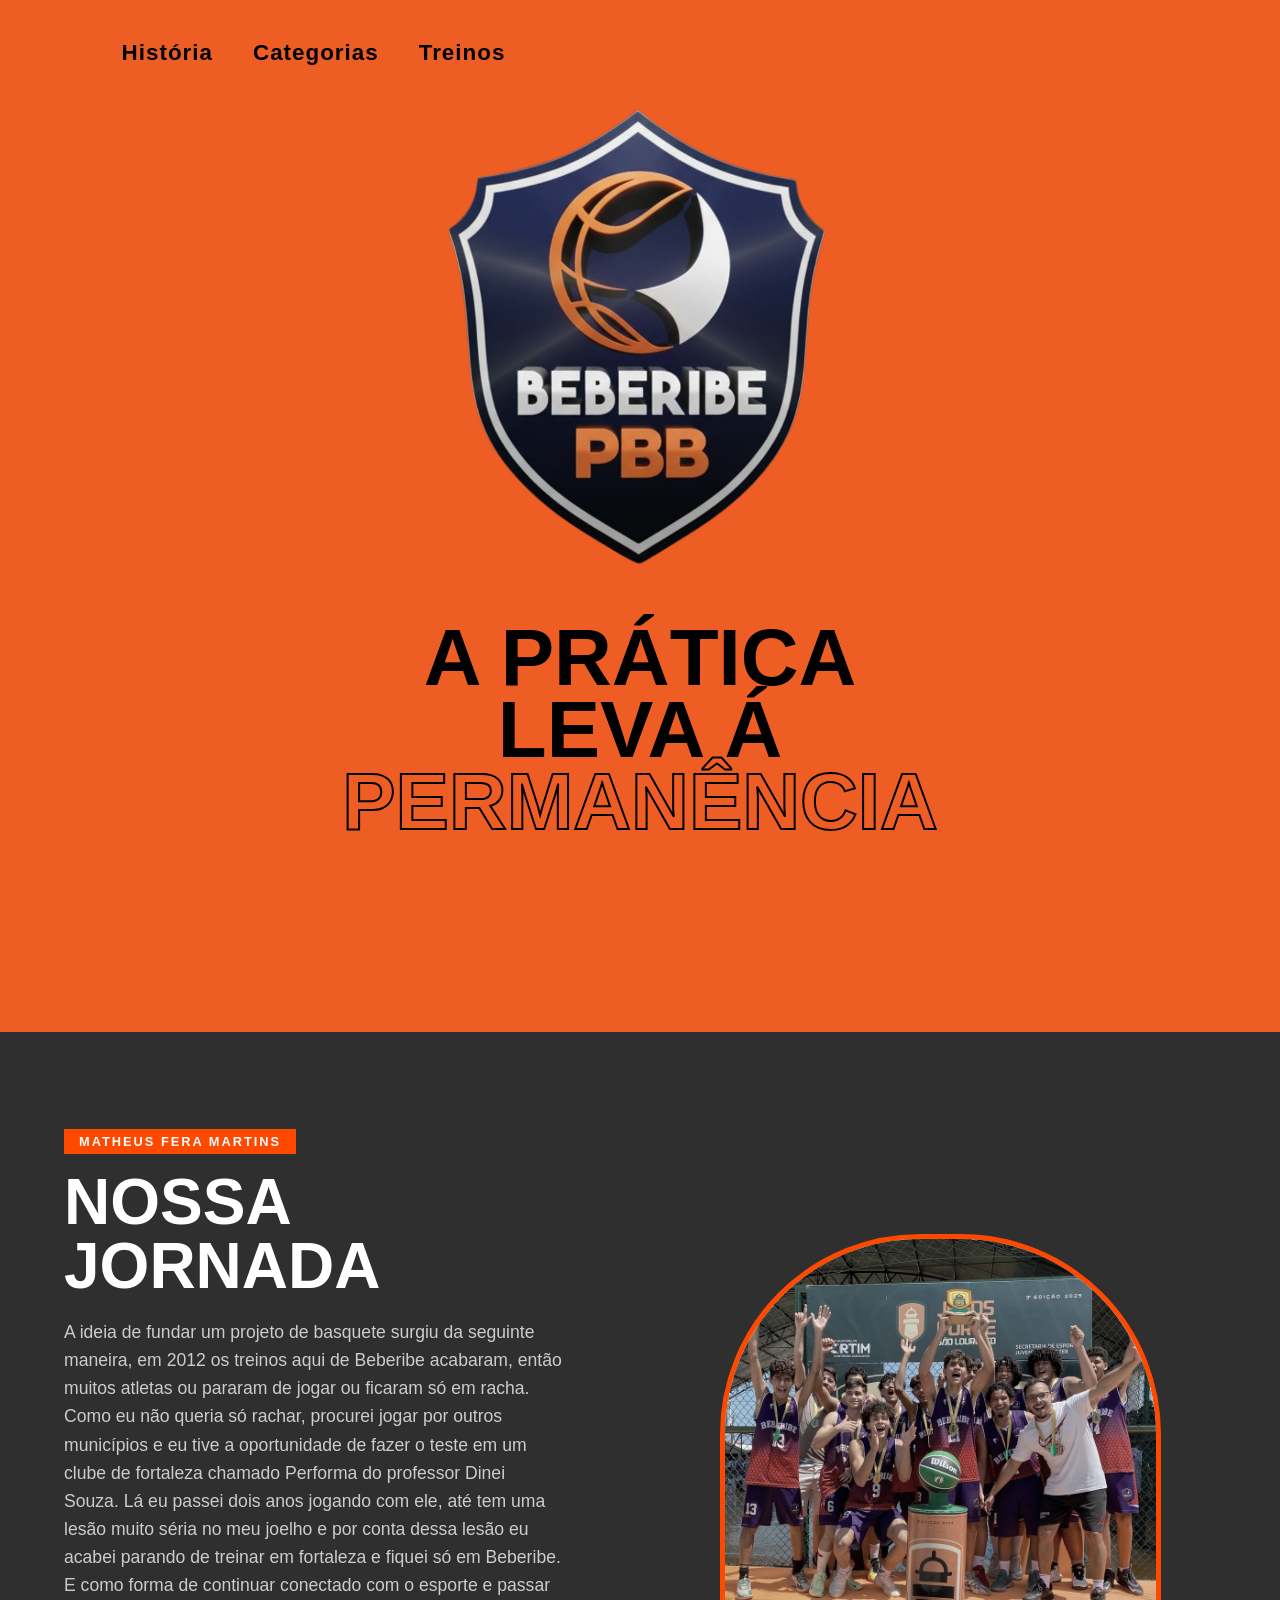
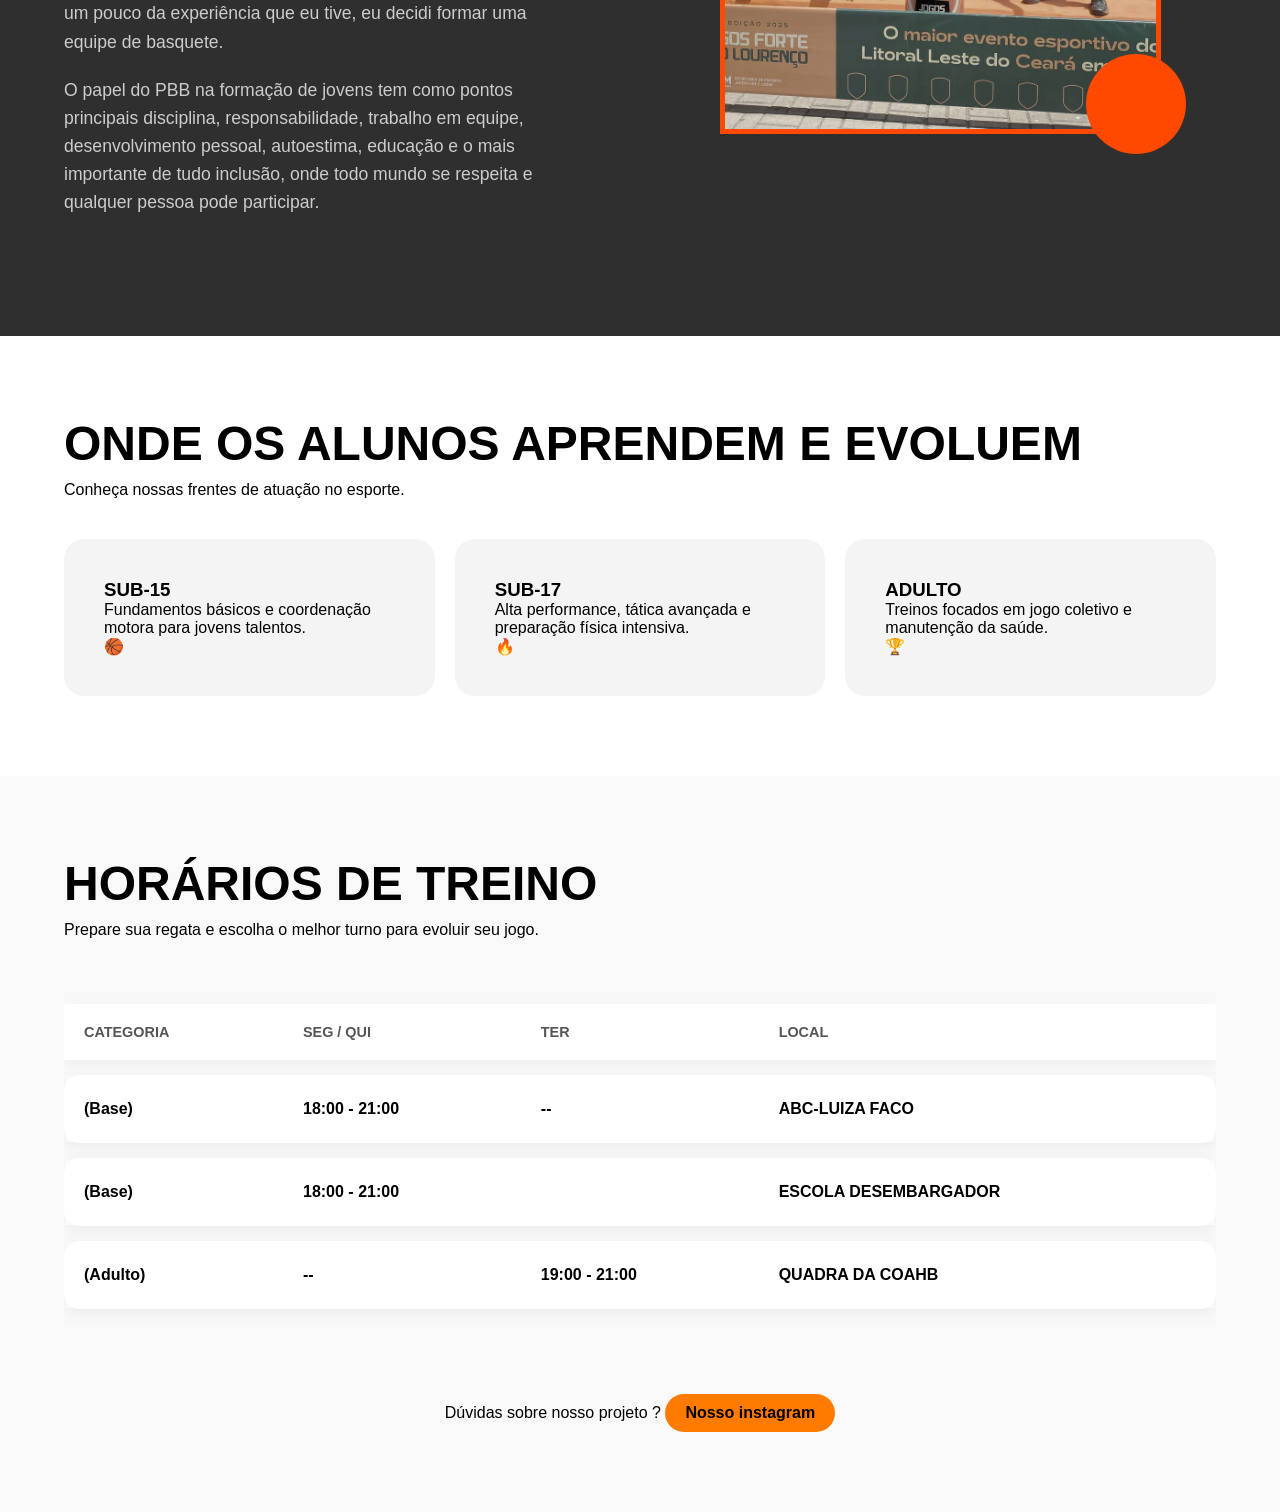
==== index.html @ d45ddb63 "Correção visual: menu sem fundo, foto preenchendo o container e imagem da jornada visível" ====
<!DOCTYPE html>
<html lang="pt-br">
<head>
    <meta charset="UTF-8">
    <meta name="viewport" content="width=device-width, initial-scale=1.0">
    <title>Beberibe PBB</title>
    <link rel="stylesheet" href="pbb.css">
</head>
<body>

    <script src="pbb.css"></script>
    <header class="hero">
        <nav class="navbar">
            <ul class="nav-links">
                <li><a href="#historia">História</a></li>
                     <li><a href="#categorias">Categorias</a></li>
                       <li><a href="#treinos">Treinos</a></li>
            </ul>
        </nav>
<div class="hero-container">
        <div class="hero-text">
            <img src="images pbb.png/logo pbb.png" alt="Logo PBB" class="small-logo">
        <div class="hero-content">
            <div class="hero-text">
                <h1>A Prática<br>Leva á<br><span>Permanência</span></h1>
                <div class="hero-tags">
                    <div class="hero-media">
                        
                        
        <video autoplay muted loop playsinline class="media-content">
            <source src="video- pbb.mp4/video pbb.mp4" type="">
        </video>
    </div>
                </div>
            </div>
        </div>
    </header>


<section class="history" id="historia">
    <div class="history-container">
        <div class="history-text">
            <span class="tag-label">Matheus Fera Martins</span>
            <h2>Nossa<br><span >Jornada</span></h2>
            <p>
             
         A ideia de fundar um projeto de basquete surgiu da seguinte maneira, em 2012 os treinos aqui de Beberibe acabaram, então muitos atletas ou pararam de jogar ou ficaram só em racha. Como eu não queria só rachar, procurei jogar por outros municípios e eu tive a oportunidade de fazer o teste em um clube de fortaleza chamado Performa do professor Dinei Souza. Lá eu passei dois anos jogando com ele, até tem uma lesão muito séria no meu joelho e por conta dessa lesão eu acabei parando de treinar em fortaleza e fiquei só em Beberibe. E como forma de continuar conectado com o esporte e passar um pouco da experiência que eu tive, eu decidi formar uma equipe de basquete.

            </p>
            <p>
              O papel do PBB na formação de jovens tem como pontos principais disciplina, responsabilidade, trabalho em equipe, desenvolvimento pessoal, autoestima, educação e o mais importante de tudo inclusão, onde todo mundo se respeita e qualquer pessoa pode participar.
            </p>
        </div>

        <div class="history-visual">
            <div class="image-frame">
                <img src="images pbb.png/nossa jornada.png" alt="fundação do PBB">
            </div>
            <div class="ball-element"></div>
        </div>
    </div>
</section>


    
    <section class="categories" id="categorias">
        <div class="section-header">
            <h2>Onde os Alunos Aprendem e Evoluem</h2>
            <p>Conheça nossas frentes de atuação no esporte.</p>
        </div>

        <div class="card-grid">
            <div class="card">
                <h3>Sub-15</h3>
                <p>Fundamentos básicos e coordenação motora para jovens talentos.</p>
                <span class="card-icon">🏀</span>
            </div>
            <div class="card">
                <h3>Sub-17</h3>
                <p>Alta performance, tática avançada e preparação física intensiva.</p>
                <span class="card-icon">🔥</span>
            </div>
            <div class="card">
                <h3>Adulto</h3>
                <p>Treinos focados em jogo coletivo e manutenção da saúde.</p>
                <span class="card-icon">🏆</span>
            </div>
        </div>
    </section>
    <script src="pbb.js"></script>
    <section class="schedule" id="treinos">
    <div class="section-header">
        <h2>Horários de Treino</h2>
        <p>Prepare sua regata e escolha o melhor turno para evoluir seu jogo.</p>
    </div>

    <div class="table-container">
        <table class="schedule-table">
            <thead>
                <tr>
                    <th>Categoria</th>
                    <th>Seg / Qui </th>
                    <th>Ter</th>
                    <th>Local</th>
                </tr>
            </thead>
            <tbody>
                <tr>
                    <td class="cat-name"> (Base) </td>
                    <td>18:00 - 21:00</td>
                    <td>--</td>
                    <td>ABC-LUIZA FACO</td>
                </tr>
                <tr>
                    <td class="cat-name"> (Base) </td>
                    <td>18:00 - 21:00</td>
                    <td>             </td>
                    <td>ESCOLA DESEMBARGADOR</td>
                </tr>
                <tr>
                    <td class="cat-name"> (Adulto) </td>
                    <td>--</td>
                    <td>19:00 - 21:00</td>
                    <td>QUADRA DA COAHB</td>
                </tr>
            </tbody>
        </table>
    </div>
    
    <div class="cta-footer">
        <p>Dúvidas sobre nosso projeto ? <a href="https://www.instagram.com/beberibebasketball/" class="wa-link">Nosso instagram </a></p>   
    </div>
</section>
</body>
</html>
---- pbb.css ----
* {
    margin: 0;
    padding: 0;
    box-sizing: border-box;
}

body {
    width: 100%;
    overflow-x: hidden;
}


@media (max-width: 768px) {
    
   
    h1 {
        font-size: 1.6rem !important;
        text-align: center;
        width: 100%;
        padding: 0 10px;
        line-height: 1.2;
    }

    
    nav, .menu {
        display: flex;
        flex-direction: row; 
        justify-content: center;
        gap: 15px;
        padding: 10px 0;
    }

    nav a, .menu a {
        background-color: transparent !important;
        color: inherit; 
        text-decoration: none;
        font-size: 0.9rem;
    }

   
    .container-da-foto { 
        padding: 0 !important;
        width: 100% !important;
        background-color: #ff5722;
    }

    img, video {
        width: 100% !important;
        height: auto !important;
        display: block;
    }

  
    .tabela-container {
        width: 100%;
        overflow-x: auto;
        padding: 0 10px;
    }

    table {
        min-width: 450px; 
    }
}

@media (max-width: 768px) {
 
  
    .foto-jornada {
        display: block !important; 
        width: 100% !important;     
        height: auto !important;    
        max-width: 100% !important; 
        border-radius: 8px;       
        margin-bottom: 15px;      
    }
}
:root { 
    --primary-color: #eb4a0ae3;
    --dark-color: #0F1113;
    --text-color: #000;
    --accent-color: #ff7b00; 
}

* {
    margin: 0;
    padding: 0;
    box-sizing: border-box;
}

body {
    font-family: 'Inter', sans-serif;
    background-color: #fff;
    overflow-x: hidden;
}
.hero-container {
    display: flex;
    justify-content: center; 
    align-items: center;     
    text-align: center;      
    min-height: 80vh;        
    width: 100%;
}

.hero-text {
    display: flex;
    flex-direction: column;  
    align-items: center;     
}


.hero-logo {
    width: 120px;          
    height: auto;
    margin-bottom: 20px;    
    filter: drop-shadow(0 5px 15px rgba(0,0,0,0.3)); 
}


.hero-text h1 {
    font-family: 'Archivo Black', sans-serif;
    font-size: clamp(3rem, 10vw, 6rem); 
    line-height: 0.9;
    text-transform: uppercase;
    margin: 0;
}

.hero-text h1 span {
    display: block;
    color: transparent;
    -webkit-text-stroke: 2px #000; 
}








.history {
    background-color: #000000d0; 
    padding: 100px 5%;
    color: #fff;
}

.history-container {
    display: flex;
    align-items: center;
    gap: 50px;
}

.history-text {
    flex: 1;
}


.tag-label {
    background: #ff4800; 
    color: #fff;
    padding: 5px 15px;
    font-weight: 800;
    text-transform: uppercase;
    font-size: 0.8rem;
    letter-spacing: 2px;
}

.history-text h2 {
    font-family: 'Archivo Black', sans-serif;
    font-size: 4rem;
    line-height: 1;
    margin: 20px 0;
    text-transform: uppercase;
}

.history-text p {
    font-family: 'Inter', sans-serif;
    font-size: 1.1rem;
    line-height: 1.6;
    color: #ccc;
    margin-bottom: 20px;
    max-width: 500px;
}


.history-visual {
    flex: 1;
    position: relative;
    display: flex;
    justify-content: center;
}

.image-frame {
    width: 80%;
    height: 500px;
    background: #ffffff;

    border-radius: 200px 200px 0 0; 
    overflow: hidden;
    border: 5px solid #ff4800 ;
}

.image-frame img {
    width: 100%;
    height: 100%;
    object-fit: cover;
    filter: grayscale(50%); 
    transition: 0.5s;
}

.image-frame:hover img {
    filter: grayscale(0%);
    transform: scale(1.05);
}


.ball-element {
    position: absolute;
    bottom: -20px;
    right: 30px;
    width: 100px;
    height: 100px;
    background: #ff4800;
    border-radius: 50%;
    z-index: 2;
}



h1, h2, h3 {
    font-family: 'Archivo Black', sans-serif;
    text-transform: uppercase;
}

.hero {
    background-color: var(--primary-color);
    min-height: 100vh;
    padding: 20px 5%;
    position: relative;
}

.navbar {
    display: flex;
    justify-content: space-between;
    align-items: center;
    padding: 20px 0;
}

.logo { font-weight: 900; font-size: 1.5rem; }

.nav-links { display: flex; list-style: none; gap: 30px; }
.nav-links a { text-decoration: none; color: #000; font-weight: bold; }

.btn-primary {
    background: #000;
    color: #fff;
    padding: 12px 25px;
    border: none;
    border-radius: 5px;
    cursor: pointer;
    font-weight: bold;
}

.hero-content {
    display: flex;
    align-items: center;
    justify-content: space-between;
    margin-top: 50px;
}

.hero-text h1 {
    font-size: 5rem;
    line-height: 0.9;
    margin-bottom: 20px;
}

.hero-text span {
    -webkit-text-stroke: 2px #000;
    color: transparent;
}

.hero-image-container {
    position: relative;
    width: 500px;
    height: 500px;
}


.circle-bg {
    position: absolute;
    width: 100%;
    height: 100%;
    background: #FF8A00;
    border-radius: 50%;
    z-index: 1;
}

.player-img {
    position: absolute;
    bottom: 0;
    width: 100%;
    z-index: 2;
}


.categories {
    padding: 80px 5%;
}

.card-grid {
    display: grid;
    grid-template-columns: repeat(auto-fit, minmax(300px, 1fr));
    gap: 20px;
    margin-top: 40px;
}

.card {
    background: #F4F4F4;
    padding: 40px;
    border-radius: 20px;
    transition: transform 0.3s;
}

.card:hover {
    transform: translateY(-10px);
    background: var(--primary-color);
}
.schedule {
    padding: 80px 5%;
    background-color: #f9f9f9; 
}

.section-header h2 {
    font-size: 3rem;
    margin-bottom: 10px;
}

.table-container {
    margin-top: 50px;
    overflow-x: auto; 
}

.schedule-table {
    width: 100%;
    border-collapse: separate;
    border-spacing: 0 15px; 
}

.schedule-table th {
    text-align: left;
    padding: 20px;
    font-family: 'Archivo Black', sans-serif;
    text-transform: uppercase;
    color: #555;
    font-size: 0.9rem;
}

.schedule-table tr {
    background: #fff;
    box-shadow: 0 5px 15px rgba(0,0,0,0.05);
    transition: transform 0.2s;
}

.schedule-table tr:hover {
    transform: scale(1.01);
    background-color: var(--primary-color); 
}

.schedule-table td {
    padding: 25px 20px;
    font-weight: 600;
}

.schedule-table td:first-child { border-radius: 15px 0 0 15px; }
.schedule-table td:last-child { border-radius: 0 15px 15px 0; }

.cat-name {
    color: #000;
    font-family: 'Archivo Black', sans-serif;
}

.wa-link {
    display: inline-block;
    margin-top: 30px;
    color: #000;
    text-decoration: underline;
    font-weight: 800;
    background: var(--accent-color); 
    padding: 10px 20px;
    border-radius: 50px;
    text-decoration: none;
}

.cta-footer {
    text-align: center;
    margin-top: 40px;
}


.logo {
    font-family: 'Archivo Black', sans-serif; 
    font-size: 2rem;          
    color: #000;               
    text-transform: uppercase;
    
   
    letter-spacing: 12px;     
    font-weight: 900;
    

    max-width: fit-content;
}

.nav-links {
    display: flex;
    list-style: none;
    gap: 40px; 
}

.nav-links a {
    text-decoration: none;
    color: #000;
    font-family: 'Inter', sans-serif;
    font-weight: 700;          
    
    
    font-size: 1.4rem;        
    letter-spacing: 1px;       
    
    transition: color 0.3s ease;
}


.nav-links a:hover {
    color: #fff; 
}


.navbar {
    display: flex;
    justify-content: space-between;
    align-items: center;
    padding: 40px 5%; 
    width: 100%;
}


* {
    margin: 0;
    padding: 0;
    box-sizing: border-box; 
}

html, body {
    width: 100%;
    overflow-x: hidden; 
    position: relative;
}
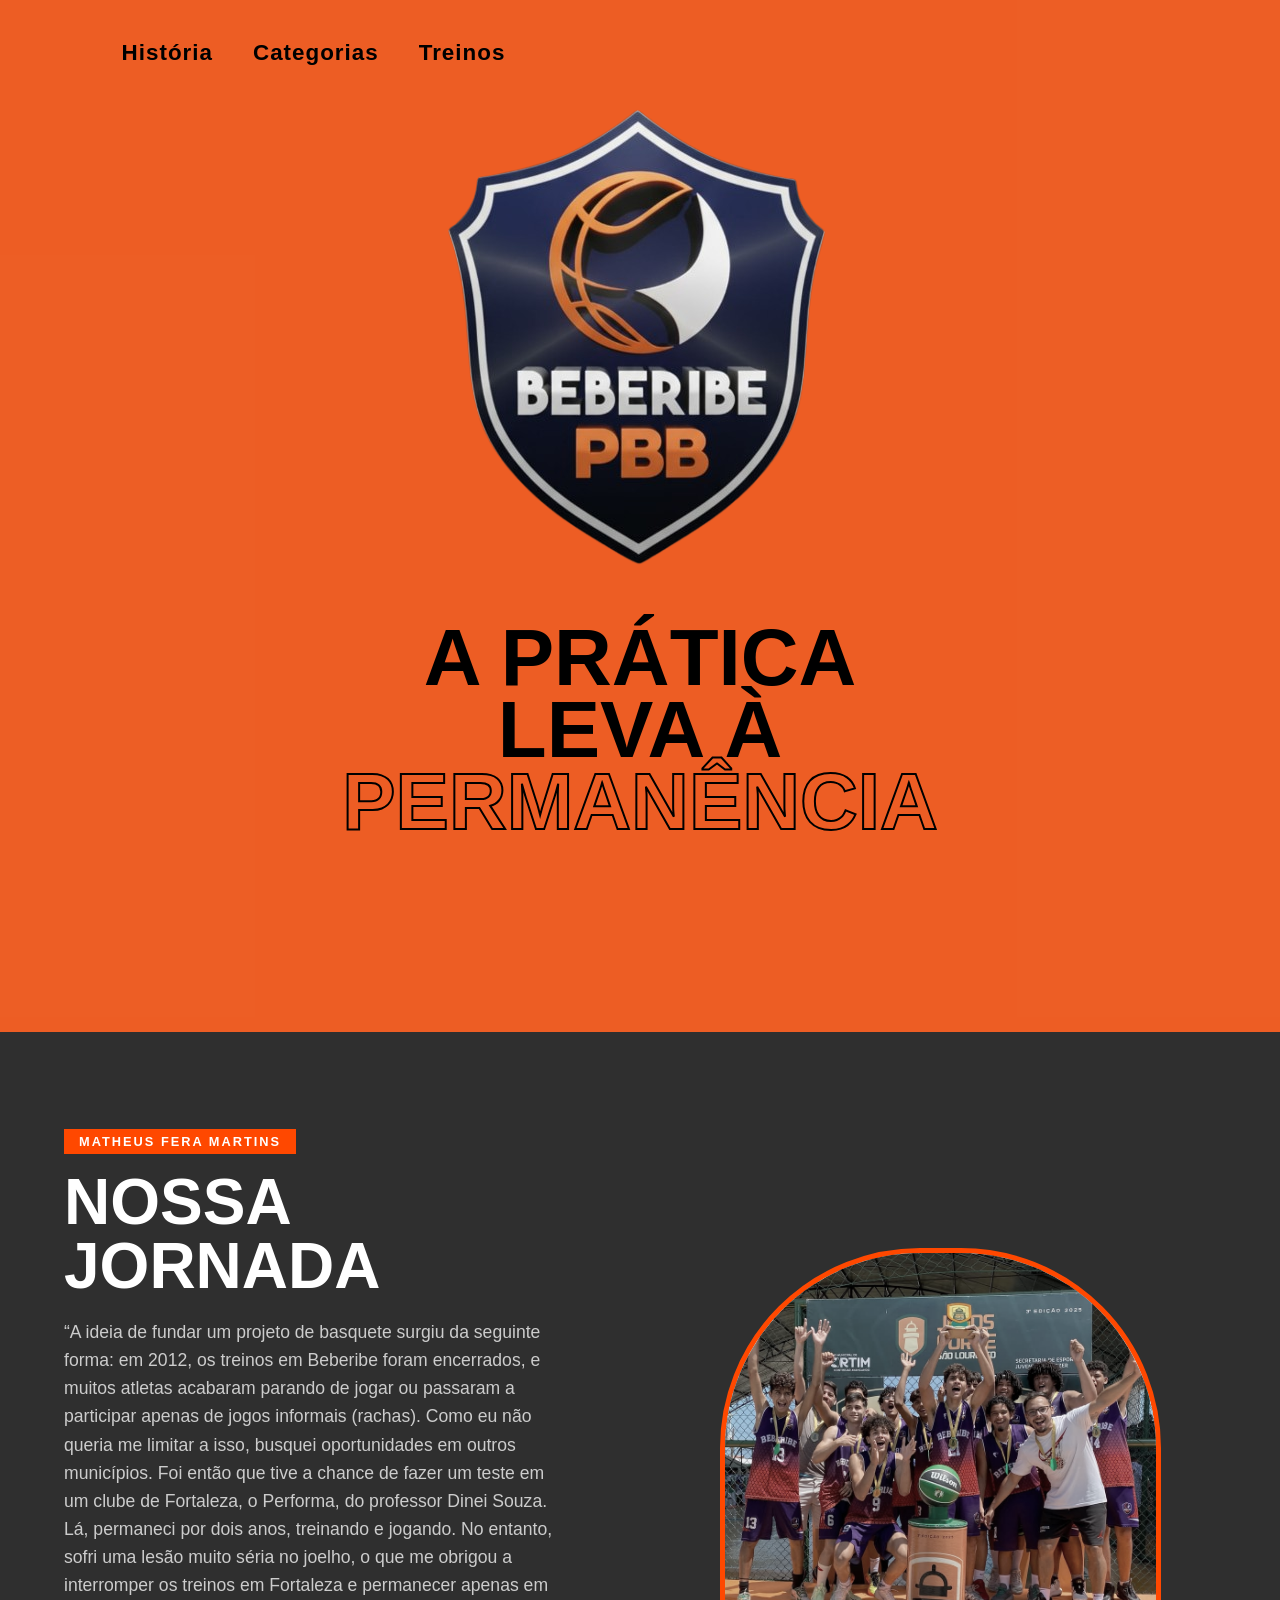
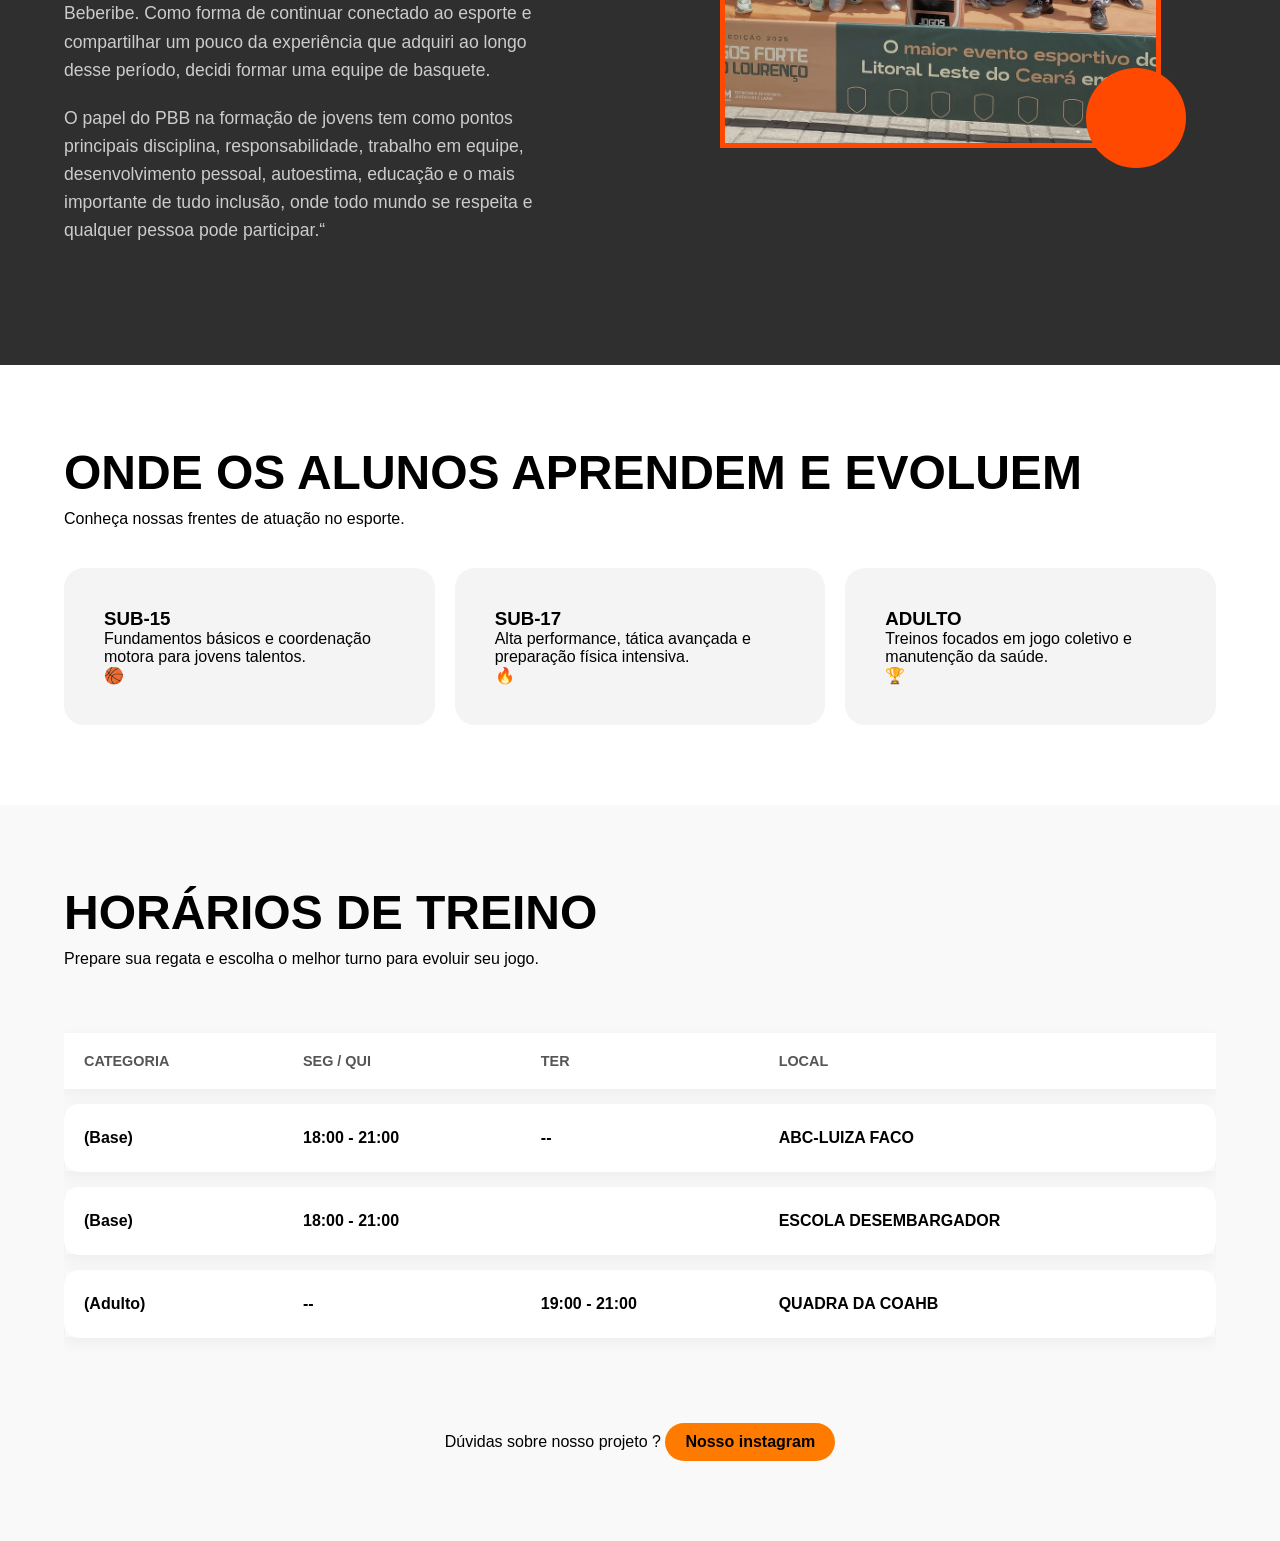
==== commit 31da5ae3: "Layout mobile:ATUALIZADO" ====
--- a/index.html
+++ b/index.html
@@ -3,7 +3,7 @@
 <head>
     <meta charset="UTF-8">
     <meta name="viewport" content="width=device-width, initial-scale=1.0">
-    <title>Beberibe PBB</title>
+    <title>PBB-BeberibeBasketball</title>
     <link rel="stylesheet" href="pbb.css">
 </head>
 <body>
@@ -22,7 +22,7 @@
             <img src="images pbb.png/logo pbb.png" alt="Logo PBB" class="small-logo">
         <div class="hero-content">
             <div class="hero-text">
-                <h1>A Prática<br>Leva á<br><span>Permanência</span></h1>
+                <h1>A Prática<br>Leva à<br><span>Permanência</span></h1>
                 <div class="hero-tags">
                     <div class="hero-media">
                         
@@ -32,7 +32,7 @@
         </video>
     </div>
                 </div>
-            </div>
+            </div>      
         </div>
     </header>
 
@@ -43,12 +43,15 @@
             <span class="tag-label">Matheus Fera Martins</span>
             <h2>Nossa<br><span >Jornada</span></h2>
             <p>
-             
-         A ideia de fundar um projeto de basquete surgiu da seguinte maneira, em 2012 os treinos aqui de Beberibe acabaram, então muitos atletas ou pararam de jogar ou ficaram só em racha. Como eu não queria só rachar, procurei jogar por outros municípios e eu tive a oportunidade de fazer o teste em um clube de fortaleza chamado Performa do professor Dinei Souza. Lá eu passei dois anos jogando com ele, até tem uma lesão muito séria no meu joelho e por conta dessa lesão eu acabei parando de treinar em fortaleza e fiquei só em Beberibe. E como forma de continuar conectado com o esporte e passar um pouco da experiência que eu tive, eu decidi formar uma equipe de basquete.
+     “A ideia de fundar um projeto de basquete surgiu da seguinte forma: em 2012, os treinos em Beberibe foram encerrados, e muitos atletas acabaram parando de jogar ou passaram a participar apenas de jogos informais (rachas). Como eu não queria me limitar a isso, busquei oportunidades em outros municípios.
+
+Foi então que tive a chance de fazer um teste em um clube de Fortaleza, o Performa, do professor Dinei Souza. Lá, permaneci por dois anos, treinando e jogando. No entanto, sofri uma lesão muito séria no joelho, o que me obrigou a interromper os treinos em Fortaleza e permanecer apenas em Beberibe.
+
+Como forma de continuar conectado ao esporte e compartilhar um pouco da experiência que adquiri ao longo desse período, decidi formar uma equipe de basquete.
 
             </p>
             <p>
-              O papel do PBB na formação de jovens tem como pontos principais disciplina, responsabilidade, trabalho em equipe, desenvolvimento pessoal, autoestima, educação e o mais importante de tudo inclusão, onde todo mundo se respeita e qualquer pessoa pode participar.
+              O papel do PBB na formação de jovens tem como pontos principais disciplina, responsabilidade, trabalho em equipe, desenvolvimento pessoal, autoestima, educação e o mais importante de tudo inclusão, onde todo mundo se respeita e qualquer pessoa pode participar.“
             </p>
         </div>
 
--- a/pbb.css
+++ b/pbb.css
@@ -10,69 +10,85 @@
     overflow-x: hidden;
 }
 
-
 @media (max-width: 768px) {
     
-   
-    h1 {
-        font-size: 1.6rem !important;
-        text-align: center;
-        width: 100%;
-        padding: 0 10px;
+
+    html, body {
+        overflow-x: hidden !important;
+        width: 100% !important;
+        margin: 0 !important;
+        padding: 0 !important;
+    }
+
+
+    .nav-links {
+        display: flex !important;
+        flex-direction: row !important; 
+        justify-content: space-around !important; 
+        width: 100% !important;
+        padding: 15px 0 !important;
+        background: transparent !important; 
+    }
+
+    .nav-links li {
+        margin: 0 5px !important;
+        list-style: none;
+    }
+
+    .nav-links a {
+        font-size: 1rem !important; 
+        color: inherit !important; 
+        text-decoration: none;
+        font-weight: bold;
+    }
+
+ 
+    .history-container {
+        display: flex !important;
+        flex-direction: column !important; 
+        padding: 20px !important;
+        width: 100% !important;
+        box-sizing: border-box;
+    }
+
+    .history-text {
+        width: 100% !important;
+        margin-bottom: 25px !important; 
+    }
+
+
+    .history-visual {
+        width: 100% !important;
+        display: flex !important;
+        justify-content: center !important; 
+        margin-top: 10px;
+    }
+
+    .image-frame {
+        width: 95% !important; 
+        max-width: 400px !important; 
+        height: auto !important; 
+        border: 4px solid #ff5722; 
+        border-radius: 15px !important; 
+        overflow: hidden; 
+        display: block !important;
+        margin: 0 auto !important; 
+    }
+
+    .image-frame img {
+        width: 100% !important;
+        height: auto !important; 
+        display: block !important;
+        object-fit: contain !important; 
+        object-position: center; 
+    }
+
+  
+    h1, .hero-text h1 {
+        font-size: 1.7rem !important;
+        text-align: center !important;
+        padding: 0 10px !important;
         line-height: 1.2;
-    }
-
-    
-    nav, .menu {
-        display: flex;
-        flex-direction: row; 
-        justify-content: center;
-        gap: 15px;
-        padding: 10px 0;
-    }
-
-    nav a, .menu a {
-        background-color: transparent !important;
-        color: inherit; 
-        text-decoration: none;
-        font-size: 0.9rem;
-    }
-
-   
-    .container-da-foto { 
-        padding: 0 !important;
-        width: 100% !important;
-        background-color: #ff5722;
-    }
-
-    img, video {
-        width: 100% !important;
-        height: auto !important;
-        display: block;
-    }
-
-  
-    .tabela-container {
-        width: 100%;
-        overflow-x: auto;
-        padding: 0 10px;
-    }
-
-    table {
-        min-width: 450px; 
-    }
-}
-
-@media (max-width: 768px) {
- 
-  
-    .foto-jornada {
-        display: block !important; 
-        width: 100% !important;     
-        height: auto !important;    
-        max-width: 100% !important; 
-        border-radius: 8px;       
-        margin-bottom: 15px;      
     }
 }
 :root { 
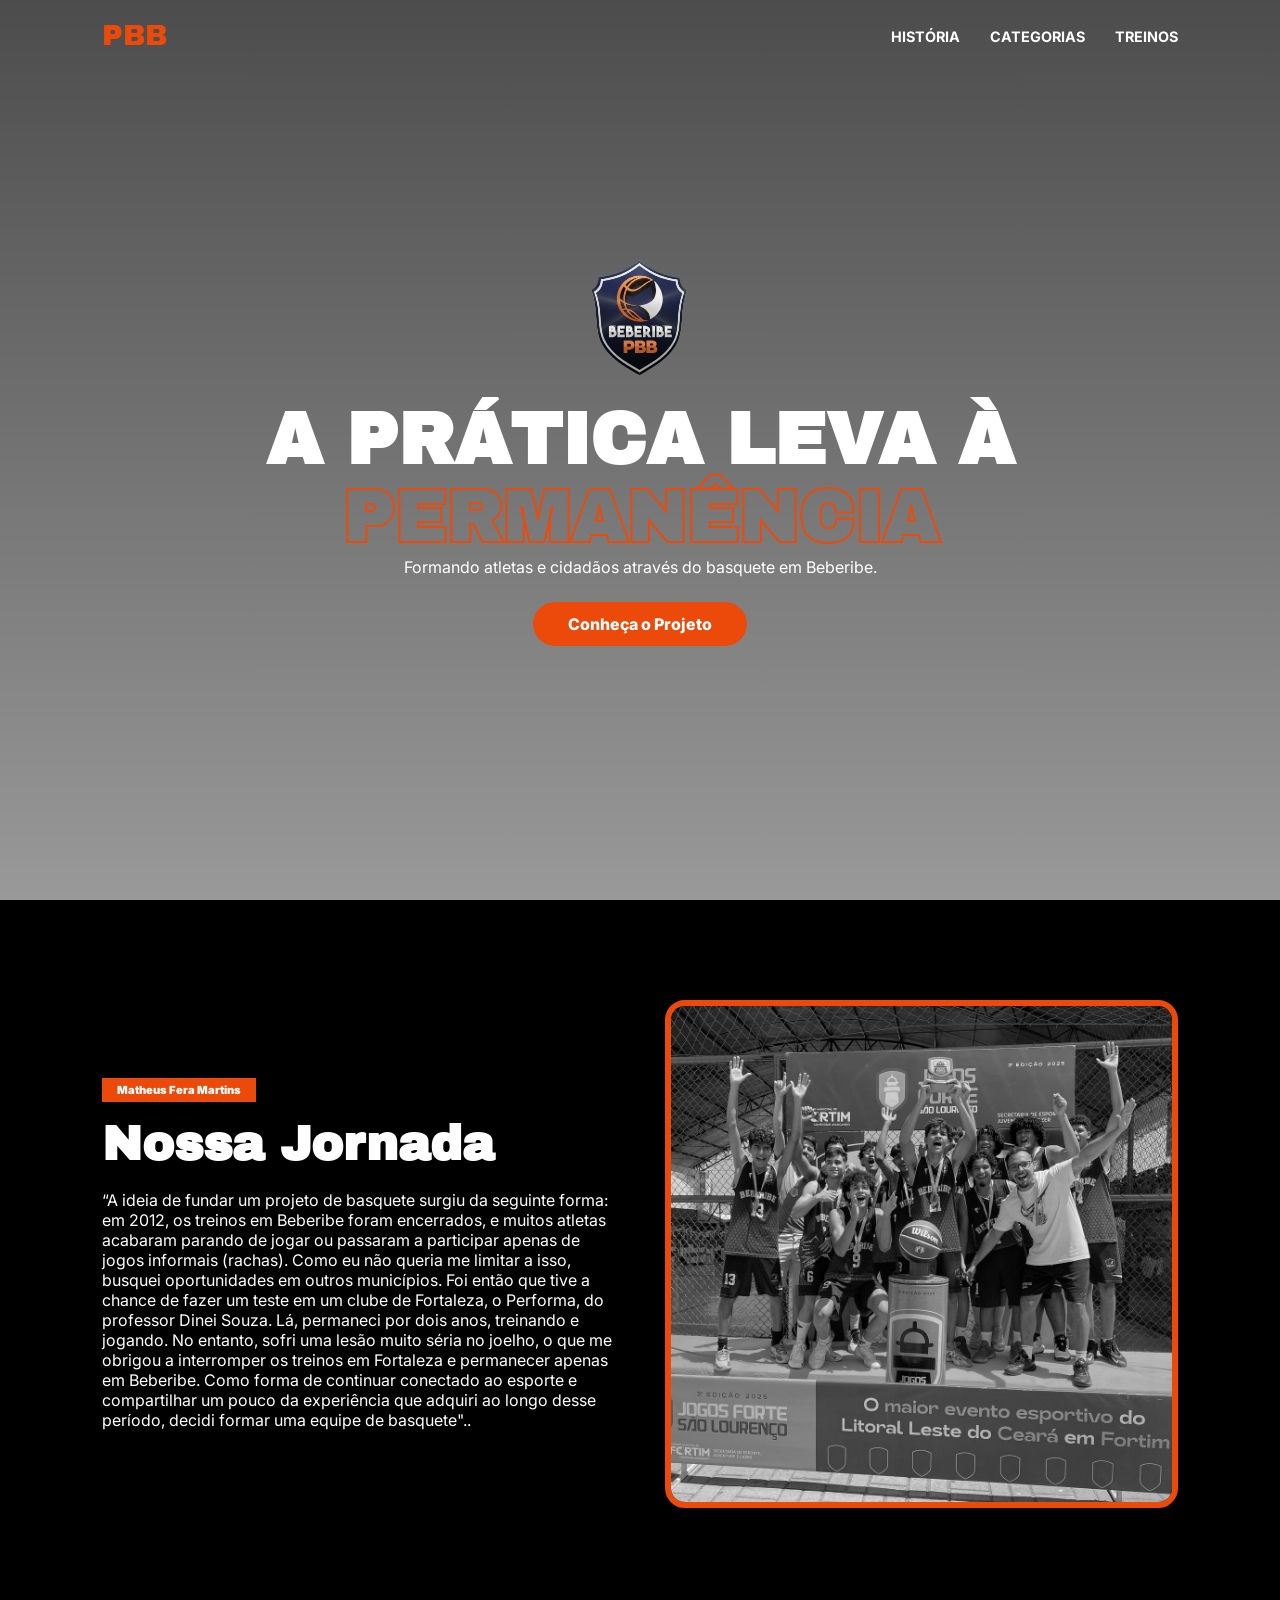
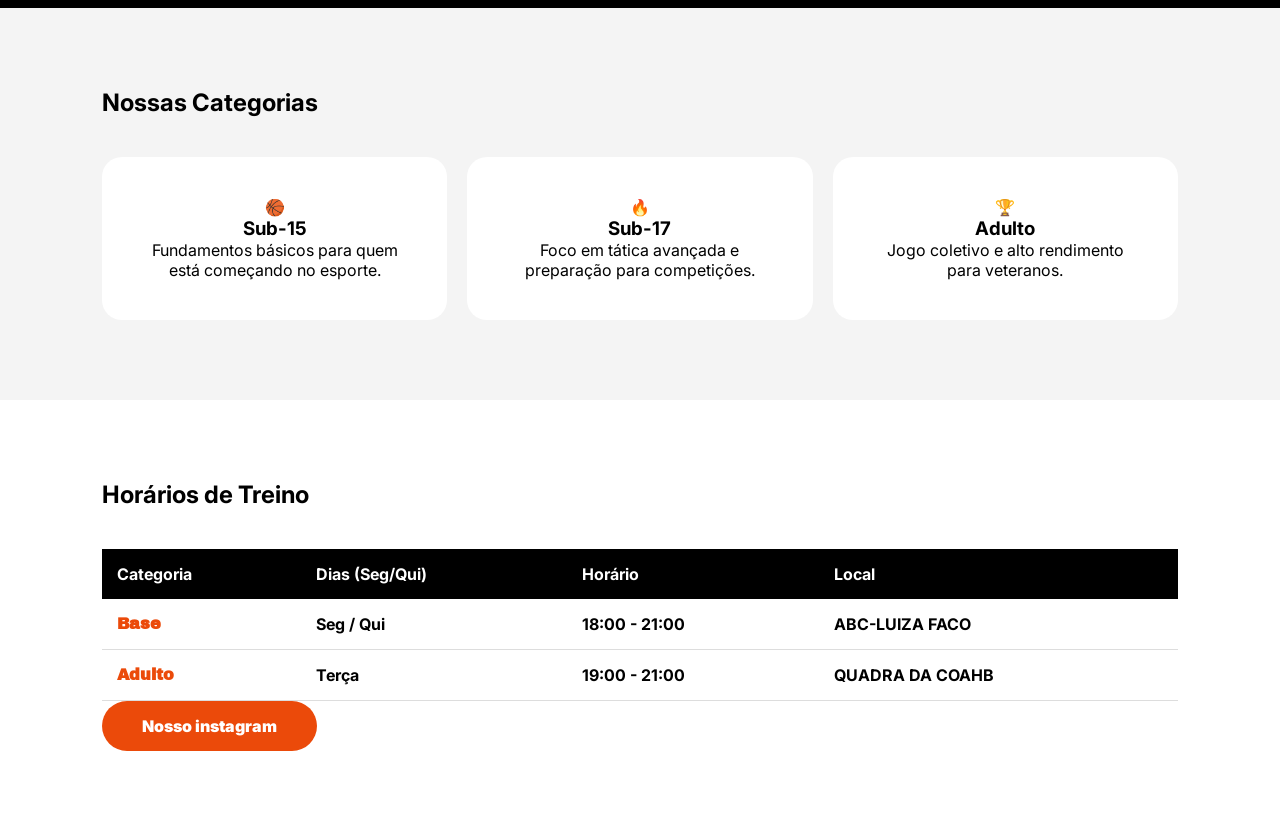
==== commit b652371b: "atualizando o site" ====
--- a/index.html
+++ b/index.html
@@ -3,136 +3,114 @@
 <head>
     <meta charset="UTF-8">
     <meta name="viewport" content="width=device-width, initial-scale=1.0">
-    <title>PBB-BeberibeBasketball</title>
+    <title>PBB - Beberibe Basketball</title>
+    <link href="https://fonts.googleapis.com/css2?family=Archivo+Black&family=Inter:wght@400;700;900&display=swap" rel="stylesheet">
     <link rel="stylesheet" href="pbb.css">
 </head>
 <body>
 
-    <script src="pbb.css"></script>
     <header class="hero">
+        <video autoplay muted loop playsinline class="video-bg">
+            <source src="video- pbb.mp4/video pbb.mp4" type="video/mp4">
+        </video>
+        <div class="overlay"></div>
+
         <nav class="navbar">
+            <div class="logo">PBB</div>
             <ul class="nav-links">
                 <li><a href="#historia">História</a></li>
-                     <li><a href="#categorias">Categorias</a></li>
-                       <li><a href="#treinos">Treinos</a></li>
+                <li><a href="#categorias">Categorias</a></li>
+                <li><a href="#treinos">Treinos</a></li>
             </ul>
         </nav>
-<div class="hero-container">
-        <div class="hero-text">
-            <img src="images pbb.png/logo pbb.png" alt="Logo PBB" class="small-logo">
+
         <div class="hero-content">
-            <div class="hero-text">
-                <h1>A Prática<br>Leva à<br><span>Permanência</span></h1>
-                <div class="hero-tags">
-                    <div class="hero-media">
-                        
-                        
-        <video autoplay muted loop playsinline class="media-content">
-            <source src="video- pbb.mp4/video pbb.mp4" type="">
-        </video>
-    </div>
-                </div>
-            </div>      
+            <img src="images pbb.png/logo pbb.png" alt="Logo PBB" class="hero-logo-main">
+            <div class="hero-text-center">
+                <h1>A PRÁTICA LEVA À <span class="outline">PERMANÊNCIA</span></h1>
+                <p>Formando atletas e cidadãos através do basquete em Beberibe.</p>
+                <a href="#historia" class="btn-main">Conheça o Projeto</a>
+            </div>
         </div>
     </header>
 
-
-<section class="history" id="historia">
-    <div class="history-container">
-        <div class="history-text">
-            <span class="tag-label">Matheus Fera Martins</span>
-            <h2>Nossa<br><span >Jornada</span></h2>
-            <p>
-     “A ideia de fundar um projeto de basquete surgiu da seguinte forma: em 2012, os treinos em Beberibe foram encerrados, e muitos atletas acabaram parando de jogar ou passaram a participar apenas de jogos informais (rachas). Como eu não queria me limitar a isso, busquei oportunidades em outros municípios.
+    <section class="history" id="historia">
+        <div class="history-container">
+            <div class="history-text">
+                <span class="tag-label">Matheus Fera Martins</span>
+                <h2>Nossa <span>Jornada</span></h2>
+                <p> “A ideia de fundar um projeto de basquete surgiu da seguinte forma: em 2012, os treinos em Beberibe foram encerrados, e muitos atletas acabaram parando de jogar ou passaram a participar apenas de jogos informais (rachas). Como eu não queria me limitar a isso, busquei oportunidades em outros municípios.
 
 Foi então que tive a chance de fazer um teste em um clube de Fortaleza, o Performa, do professor Dinei Souza. Lá, permaneci por dois anos, treinando e jogando. No entanto, sofri uma lesão muito séria no joelho, o que me obrigou a interromper os treinos em Fortaleza e permanecer apenas em Beberibe.
 
-Como forma de continuar conectado ao esporte e compartilhar um pouco da experiência que adquiri ao longo desse período, decidi formar uma equipe de basquete.
-
-            </p>
-            <p>
-              O papel do PBB na formação de jovens tem como pontos principais disciplina, responsabilidade, trabalho em equipe, desenvolvimento pessoal, autoestima, educação e o mais importante de tudo inclusão, onde todo mundo se respeita e qualquer pessoa pode participar.“
-            </p>
-        </div>
-
-        <div class="history-visual">
-            <div class="image-frame">
-                <img src="images pbb.png/nossa jornada.png" alt="fundação do PBB">
+Como forma de continuar conectado ao esporte e compartilhar um pouco da experiência que adquiri ao longo desse período, decidi formar uma equipe de basquete"..</p>
             </div>
-            <div class="ball-element"></div>
-        </div>
-    </div>
-</section>
-
-
-    
-    <section class="categories" id="categorias">
-        <div class="section-header">
-            <h2>Onde os Alunos Aprendem e Evoluem</h2>
-            <p>Conheça nossas frentes de atuação no esporte.</p>
-        </div>
-
-        <div class="card-grid">
-            <div class="card">
-                <h3>Sub-15</h3>
-                <p>Fundamentos básicos e coordenação motora para jovens talentos.</p>
-                <span class="card-icon">🏀</span>
-            </div>
-            <div class="card">
-                <h3>Sub-17</h3>
-                <p>Alta performance, tática avançada e preparação física intensiva.</p>
-                <span class="card-icon">🔥</span>
-            </div>
-            <div class="card">
-                <h3>Adulto</h3>
-                <p>Treinos focados em jogo coletivo e manutenção da saúde.</p>
-                <span class="card-icon">🏆</span>
+            <div class="history-visual">
+                <div class="image-frame">
+                    <img src="images pbb.png/nossa jornada.png" alt="Nossa Jornada">
+                </div>
             </div>
         </div>
     </section>
+
+    <section class="categories" id="categorias">
+        <div class="section-header">
+            <h2>Nossas Categorias</h2>
+        </div>
+        <div class="card-grid">
+            <div class="card">
+                <div class="card-icon">🏀</div>
+                <h3>Sub-15</h3>
+                <p>Fundamentos básicos para quem está começando no esporte.</p>
+            </div>
+            <div class="card">
+                <div class="card-icon">🔥</div>
+                <h3>Sub-17</h3>
+                <p>Foco em tática avançada e preparação para competições.</p>
+            </div>
+            <div class="card">
+                <div class="card-icon">🏆</div>
+                <h3>Adulto</h3>
+                <p>Jogo coletivo e alto rendimento para veteranos.</p>
+            </div>
+        </div>
+    </section>
+
+    <section class="schedule" id="treinos">
+        <div class="section-header">
+            <h2>Horários de Treino</h2>
+        </div>
+        <div class="table-container">
+            <table class="schedule-table">
+                <thead>
+                    <tr>
+                        <th>Categoria</th>
+                        <th>Dias (Seg/Qui)</th>
+                        <th>Horário</th>
+                        <th>Local</th>
+                    </tr>
+                </thead>
+                <tbody>
+                    <tr>
+                        <td class="cat-name">Base</td>
+                        <td>Seg / Qui</td>
+                        <td>18:00 - 21:00</td>
+                        <td>ABC-LUIZA FACO</td>
+                    </tr>
+                    <tr>
+                        <td class="cat-name">Adulto</td>
+                        <td>Terça</td>
+                        <td>19:00 - 21:00</td>
+                        <td>QUADRA DA COAHB</td>
+                    </tr>
+                </tbody>
+            </table>
+        </div>
+        <div class="cta-footer">
+            <a href="https://www.instagram.com/beberibebasketball/" target="_blank" class="wa-link">Nosso instagram</a>
+        </div>
+    </section>
+
     <script src="pbb.js"></script>
-    <section class="schedule" id="treinos">
-    <div class="section-header">
-        <h2>Horários de Treino</h2>
-        <p>Prepare sua regata e escolha o melhor turno para evoluir seu jogo.</p>
-    </div>
-
-    <div class="table-container">
-        <table class="schedule-table">
-            <thead>
-                <tr>
-                    <th>Categoria</th>
-                    <th>Seg / Qui </th>
-                    <th>Ter</th>
-                    <th>Local</th>
-                </tr>
-            </thead>
-            <tbody>
-                <tr>
-                    <td class="cat-name"> (Base) </td>
-                    <td>18:00 - 21:00</td>
-                    <td>--</td>
-                    <td>ABC-LUIZA FACO</td>
-                </tr>
-                <tr>
-                    <td class="cat-name"> (Base) </td>
-                    <td>18:00 - 21:00</td>
-                    <td>             </td>
-                    <td>ESCOLA DESEMBARGADOR</td>
-                </tr>
-                <tr>
-                    <td class="cat-name"> (Adulto) </td>
-                    <td>--</td>
-                    <td>19:00 - 21:00</td>
-                    <td>QUADRA DA COAHB</td>
-                </tr>
-            </tbody>
-        </table>
-    </div>
-    
-    <div class="cta-footer">
-        <p>Dúvidas sobre nosso projeto ? <a href="https://www.instagram.com/beberibebasketball/" class="wa-link">Nosso instagram </a></p>   
-    </div>
-</section>
 </body>
-</html>
+</html>
--- a/pbb.css
+++ b/pbb.css
@@ -1,475 +1,165 @@
-
-* {
-    margin: 0;
-    padding: 0;
-    box-sizing: border-box;
+:root { 
+    --primary: #eb4a0a;
+    --dark: #000;
+    --light: #fff;
+    --gray: #f4f4f4;
 }
 
-body {
+* { margin: 0; padding: 0; box-sizing: border-box; }
+
+body { font-family: 'Inter', sans-serif; color: var(--dark); overflow-x: hidden; }
+
+
+.hero {
+    position: relative;
     width: 100%;
-    overflow-x: hidden;
+    height: 100vh;
+    display: flex;
+    flex-direction: column;
+    align-items: center;
+    justify-content: center;
+    overflow: hidden;
+    color: var(--light);
 }
 
-@media (max-width: 768px) {
-    
+.video-bg {
+    position: absolute;
+    top: 0; left: 0; width: 100%; height: 100%;
+    object-fit: cover;
+    z-index: -2;
+}
 
-    html, body {
-        overflow-x: hidden !important;
-        width: 100% !important;
-        margin: 0 !important;
-        padding: 0 !important;
-    }
+.overlay {
+    position: absolute;
+    top: 0; left: 0; width: 100%; height: 100%;
+    background: linear-gradient(to bottom, rgba(0,0,0,0.7), rgba(0,0,0,0.4));
+    z-index: -1;
+}
+
+.hero-content { text-align: center; z-index: 10; }
+
+.hero-logo-main {
+    width: 130px;
+    margin-bottom: 20px;
+    animation: float 3s ease-in-out infinite;
+}
+
+.hero-text-center h1 {
+    font-family: 'Archivo Black', sans-serif;
+    font-size: clamp(2rem, 8vw, 4.5rem);
+    text-transform: uppercase;
+}
+
+.outline {
+    color: transparent;
+    -webkit-text-stroke: 2px var(--primary);
+}
+
+.btn-main {
+    display: inline-block;
+    margin-top: 25px;
+    padding: 12px 35px;
+    background: var(--primary);
+    color: #fff;
+    text-decoration: none;
+    font-weight: 800;
+    border-radius: 50px;
+    transition: 0.3s;
+}
+
+.btn-main:hover { transform: scale(1.05); background: #fff; color: var(--primary); }
 
 
-    .nav-links {
-        display: flex !important;
-        flex-direction: row !important; 
-        justify-content: space-around !important; 
-        width: 100% !important;
-        padding: 15px 0 !important;
-        background: transparent !important; 
-    }
-
-    .nav-links li {
-        margin: 0 5px !important;
-        list-style: none;
-    }
-
-    .nav-links a {
-        font-size: 1rem !important; 
-        color: inherit !important; 
-        text-decoration: none;
-        font-weight: bold;
-    }
-
- 
-    .history-container {
-        display: flex !important;
-        flex-direction: column !important; 
-        padding: 20px !important;
-        width: 100% !important;
-        box-sizing: border-box;
-    }
-
-    .history-text {
-        width: 100% !important;
-        margin-bottom: 25px !important; 
-    }
-
-
-    .history-visual {
-        width: 100% !important;
-        display: flex !important;
-        justify-content: center !important; 
-        margin-top: 10px;
-    }
-
-    .image-frame {
-        width: 95% !important; 
-        max-width: 400px !important; 
-        height: auto !important; 
-        border: 4px solid #ff5722; 
-        border-radius: 15px !important; 
-        overflow: hidden; 
-        display: block !important;
-        margin: 0 auto !important; 
-    }
-
-    .image-frame img {
-        width: 100% !important;
-        height: auto !important; 
-        display: block !important;
-        object-fit: contain !important; 
-        object-position: center; 
-    }
-
-  
-    h1, .hero-text h1 {
-        font-size: 1.7rem !important;
-        text-align: center !important;
-        padding: 0 10px !important;
-        line-height: 1.2;
-    }
-}
-:root { 
-    --primary-color: #eb4a0ae3;
-    --dark-color: #0F1113;
-    --text-color: #000;
-    --accent-color: #ff7b00; 
+.navbar {
+    position: absolute;
+    top: 0; width: 100%;
+    padding: 30px 8%;
+    display: flex;
+    justify-content: space-between;
+    align-items: center;
+    z-index: 100;
 }
 
-* {
-    margin: 0;
-    padding: 0;
-    box-sizing: border-box;
-}
+.logo { font-family: 'Archivo Black'; font-size: 1.8rem; color: var(--primary); }
 
-body {
-    font-family: 'Inter', sans-serif;
-    background-color: #fff;
-    overflow-x: hidden;
-}
-.hero-container {
-    display: flex;
-    justify-content: center; 
-    align-items: center;     
-    text-align: center;      
-    min-height: 80vh;        
-    width: 100%;
-}
+.nav-links { display: flex; list-style: none; gap: 30px; }
 
-.hero-text {
-    display: flex;
-    flex-direction: column;  
-    align-items: center;     
+.nav-links a {
+    color: var(--light);
+    text-decoration: none;
+    font-weight: 700;
+    font-size: 0.9rem;
+    text-transform: uppercase;
 }
 
 
-.hero-logo {
-    width: 120px;          
-    height: auto;
-    margin-bottom: 20px;    
-    filter: drop-shadow(0 5px 15px rgba(0,0,0,0.3)); 
+.history { padding: 100px 8%; background: var(--dark); color: var(--light); }
+
+.history-container {
+    display: grid;
+    grid-template-columns: 1fr 1fr;
+    gap: 50px;
+    align-items: center;
 }
 
+.tag-label { background: var(--primary); padding: 5px 15px; font-weight: 900; font-size: 0.7rem; }
 
-.hero-text h1 {
-    font-family: 'Archivo Black', sans-serif;
-    font-size: clamp(3rem, 10vw, 6rem); 
-    line-height: 0.9;
-    text-transform: uppercase;
-    margin: 0;
-}
+.history-text h2 { font-family: 'Archivo Black'; font-size: 3rem; margin: 20px 0; }
 
-.hero-text h1 span {
-    display: block;
-    color: transparent;
-    -webkit-text-stroke: 2px #000; 
-}
+.image-frame { border: 6px solid var(--primary); border-radius: 20px; overflow: hidden; }
 
+.image-frame img { width: 100%; display: block; filter: grayscale(100%); transition: 0.5s; }
 
+.image-frame:hover img { filter: grayscale(0); }
 
-
-
-
-
-
-.history {
-    background-color: #000000d0; 
-    padding: 100px 5%;
-    color: #fff;
-}
-
-.history-container {
-    display: flex;
-    align-items: center;
-    gap: 50px;
-}
-
-.history-text {
-    flex: 1;
-}
-
-
-.tag-label {
-    background: #ff4800; 
-    color: #fff;
-    padding: 5px 15px;
-    font-weight: 800;
-    text-transform: uppercase;
-    font-size: 0.8rem;
-    letter-spacing: 2px;
-}
-
-.history-text h2 {
-    font-family: 'Archivo Black', sans-serif;
-    font-size: 4rem;
-    line-height: 1;
-    margin: 20px 0;
-    text-transform: uppercase;
-}
-
-.history-text p {
-    font-family: 'Inter', sans-serif;
-    font-size: 1.1rem;
-    line-height: 1.6;
-    color: #ccc;
-    margin-bottom: 20px;
-    max-width: 500px;
-}
-
-
-.history-visual {
-    flex: 1;
-    position: relative;
-    display: flex;
-    justify-content: center;
-}
-
-.image-frame {
-    width: 80%;
-    height: 500px;
-    background: #ffffff;
-
-    border-radius: 200px 200px 0 0; 
-    overflow: hidden;
-    border: 5px solid #ff4800 ;
-}
-
-.image-frame img {
-    width: 100%;
-    height: 100%;
-    object-fit: cover;
-    filter: grayscale(50%); 
-    transition: 0.5s;
-}
-
-.image-frame:hover img {
-    filter: grayscale(0%);
-    transform: scale(1.05);
-}
-
-
-.ball-element {
-    position: absolute;
-    bottom: -20px;
-    right: 30px;
-    width: 100px;
-    height: 100px;
-    background: #ff4800;
-    border-radius: 50%;
-    z-index: 2;
-}
-
-
-
-h1, h2, h3 {
-    font-family: 'Archivo Black', sans-serif;
-    text-transform: uppercase;
-}
-
-.hero {
-    background-color: var(--primary-color);
-    min-height: 100vh;
-    padding: 20px 5%;
-    position: relative;
-}
-
-.navbar {
-    display: flex;
-    justify-content: space-between;
-    align-items: center;
-    padding: 20px 0;
-}
-
-.logo { font-weight: 900; font-size: 1.5rem; }
-
-.nav-links { display: flex; list-style: none; gap: 30px; }
-.nav-links a { text-decoration: none; color: #000; font-weight: bold; }
-
-.btn-primary {
-    background: #000;
-    color: #fff;
-    padding: 12px 25px;
-    border: none;
-    border-radius: 5px;
-    cursor: pointer;
-    font-weight: bold;
-}
-
-.hero-content {
-    display: flex;
-    align-items: center;
-    justify-content: space-between;
-    margin-top: 50px;
-}
-
-.hero-text h1 {
-    font-size: 5rem;
-    line-height: 0.9;
-    margin-bottom: 20px;
-}
-
-.hero-text span {
-    -webkit-text-stroke: 2px #000;
-    color: transparent;
-}
-
-.hero-image-container {
-    position: relative;
-    width: 500px;
-    height: 500px;
-}
-
-
-.circle-bg {
-    position: absolute;
-    width: 100%;
-    height: 100%;
-    background: #FF8A00;
-    border-radius: 50%;
-    z-index: 1;
-}
-
-.player-img {
-    position: absolute;
-    bottom: 0;
-    width: 100%;
-    z-index: 2;
-}
-
-
-.categories {
-    padding: 80px 5%;
-}
+.categories { padding: 80px 8%; background: var(--gray); }
 
 .card-grid {
     display: grid;
-    grid-template-columns: repeat(auto-fit, minmax(300px, 1fr));
+    grid-template-columns: repeat(auto-fit, minmax(250px, 1fr));
     gap: 20px;
     margin-top: 40px;
 }
 
 .card {
-    background: #F4F4F4;
+    background: var(--light);
     padding: 40px;
     border-radius: 20px;
-    transition: transform 0.3s;
+    text-align: center;
+    transition: 0.3s;
 }
 
-.card:hover {
-    transform: translateY(-10px);
-    background: var(--primary-color);
-}
-.schedule {
-    padding: 80px 5%;
-    background-color: #f9f9f9; 
-}
+.card:hover { transform: translateY(-10px); border-bottom: 5px solid var(--primary); }
 
-.section-header h2 {
-    font-size: 3rem;
-    margin-bottom: 10px;
-}
 
-.table-container {
-    margin-top: 50px;
-    overflow-x: auto; 
-}
+.schedule { padding: 80px 8%; }
 
-.schedule-table {
-    width: 100%;
-    border-collapse: separate;
-    border-spacing: 0 15px; 
-}
+.table-container { margin-top: 40px; overflow-x: auto; }
 
-.schedule-table th {
-    text-align: left;
-    padding: 20px;
-    font-family: 'Archivo Black', sans-serif;
-    text-transform: uppercase;
-    color: #555;
-    font-size: 0.9rem;
-}
+.schedule-table { width: 100%; border-collapse: collapse; min-width: 600px; }
 
-.schedule-table tr {
-    background: #fff;
-    box-shadow: 0 5px 15px rgba(0,0,0,0.05);
-    transition: transform 0.2s;
-}
+.schedule-table th { background: var(--dark); color: #fff; padding: 15px; text-align: left; }
 
-.schedule-table tr:hover {
-    transform: scale(1.01);
-    background-color: var(--primary-color); 
-}
+.schedule-table td { padding: 15px; border-bottom: 1px solid #ddd; font-weight: 700; }
 
-.schedule-table td {
-    padding: 25px 20px;
-    font-weight: 600;
-}
-
-.schedule-table td:first-child { border-radius: 15px 0 0 15px; }
-.schedule-table td:last-child { border-radius: 0 15px 15px 0; }
-
-.cat-name {
-    color: #000;
-    font-family: 'Archivo Black', sans-serif;
-}
+.cat-name { color: var(--primary); font-family: 'Archivo Black'; }
 
 .wa-link {
     display: inline-block;
-    margin-top: 30px;
-    color: #000;
-    text-decoration: underline;
-    font-weight: 800;
-    background: var(--accent-color); 
-    padding: 10px 20px;
+    background: var(--primary);
+    color: #fff;
+    padding: 15px 40px;
     border-radius: 50px;
     text-decoration: none;
+    font-weight: 900;
 }
 
-.cta-footer {
-    text-align: center;
-    margin-top: 40px;
+@keyframes float {
+    0%, 100% { transform: translateY(0); }
+    50% { transform: translateY(-15px); }
 }
 
-
-.logo {
-    font-family: 'Archivo Black', sans-serif; 
-    font-size: 2rem;          
-    color: #000;               
-    text-transform: uppercase;
-    
-   
-    letter-spacing: 12px;     
-    font-weight: 900;
-    
-
-    max-width: fit-content;
-}
-
-.nav-links {
-    display: flex;
-    list-style: none;
-    gap: 40px; 
-}
-
-.nav-links a {
-    text-decoration: none;
-    color: #000;
-    font-family: 'Inter', sans-serif;
-    font-weight: 700;          
-    
-    
-    font-size: 1.4rem;        
-    letter-spacing: 1px;       
-    
-    transition: color 0.3s ease;
-}
-
-
-.nav-links a:hover {
-    color: #fff; 
-}
-
-
-.navbar {
-    display: flex;
-    justify-content: space-between;
-    align-items: center;
-    padding: 40px 5%; 
-    width: 100%;
-}
-
-
-* {
-    margin: 0;
-    padding: 0;
-    box-sizing: border-box; 
-}
-
-html, body {
-    width: 100%;
-    overflow-x: hidden; 
-    position: relative;
-}
-
+@media (max-width: 768px) {
+    .history-container { grid-template-columns: 1fr; text-align: center; }
+    .nav-links { display: none; }
+}
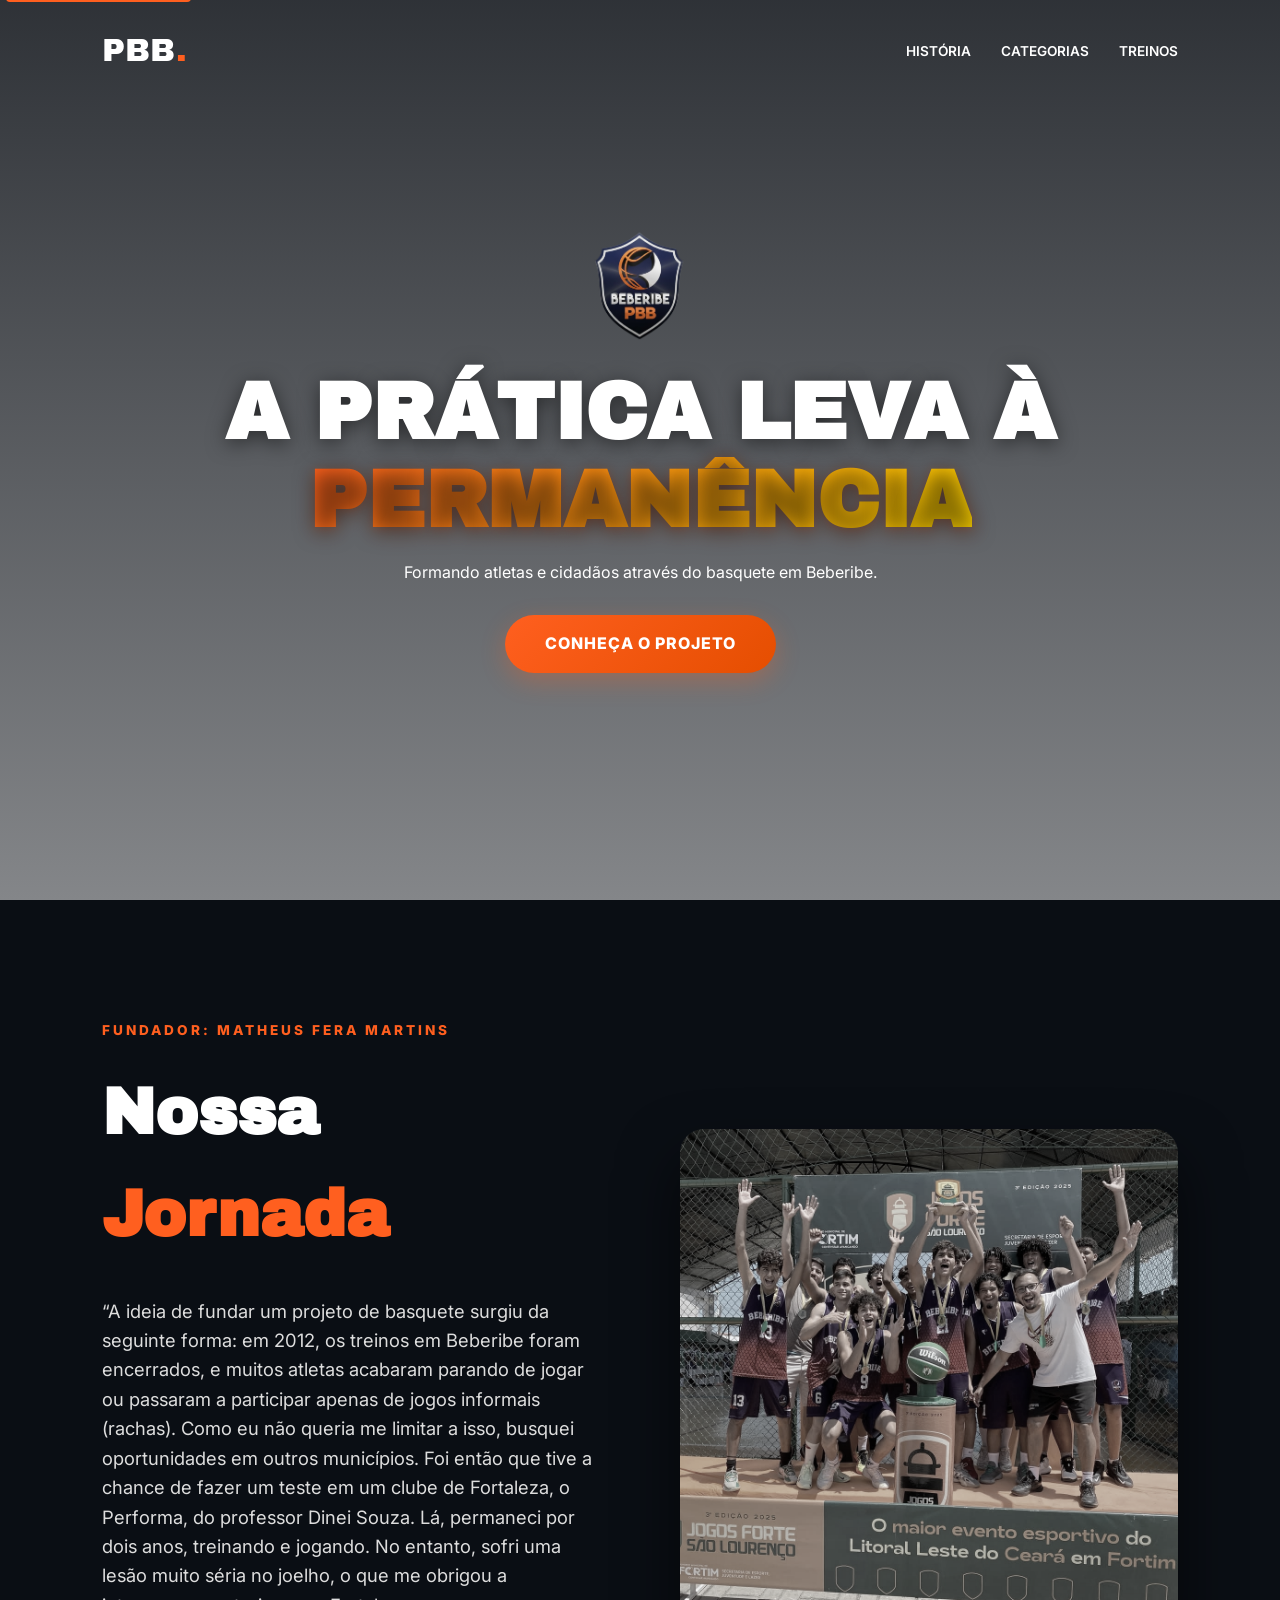
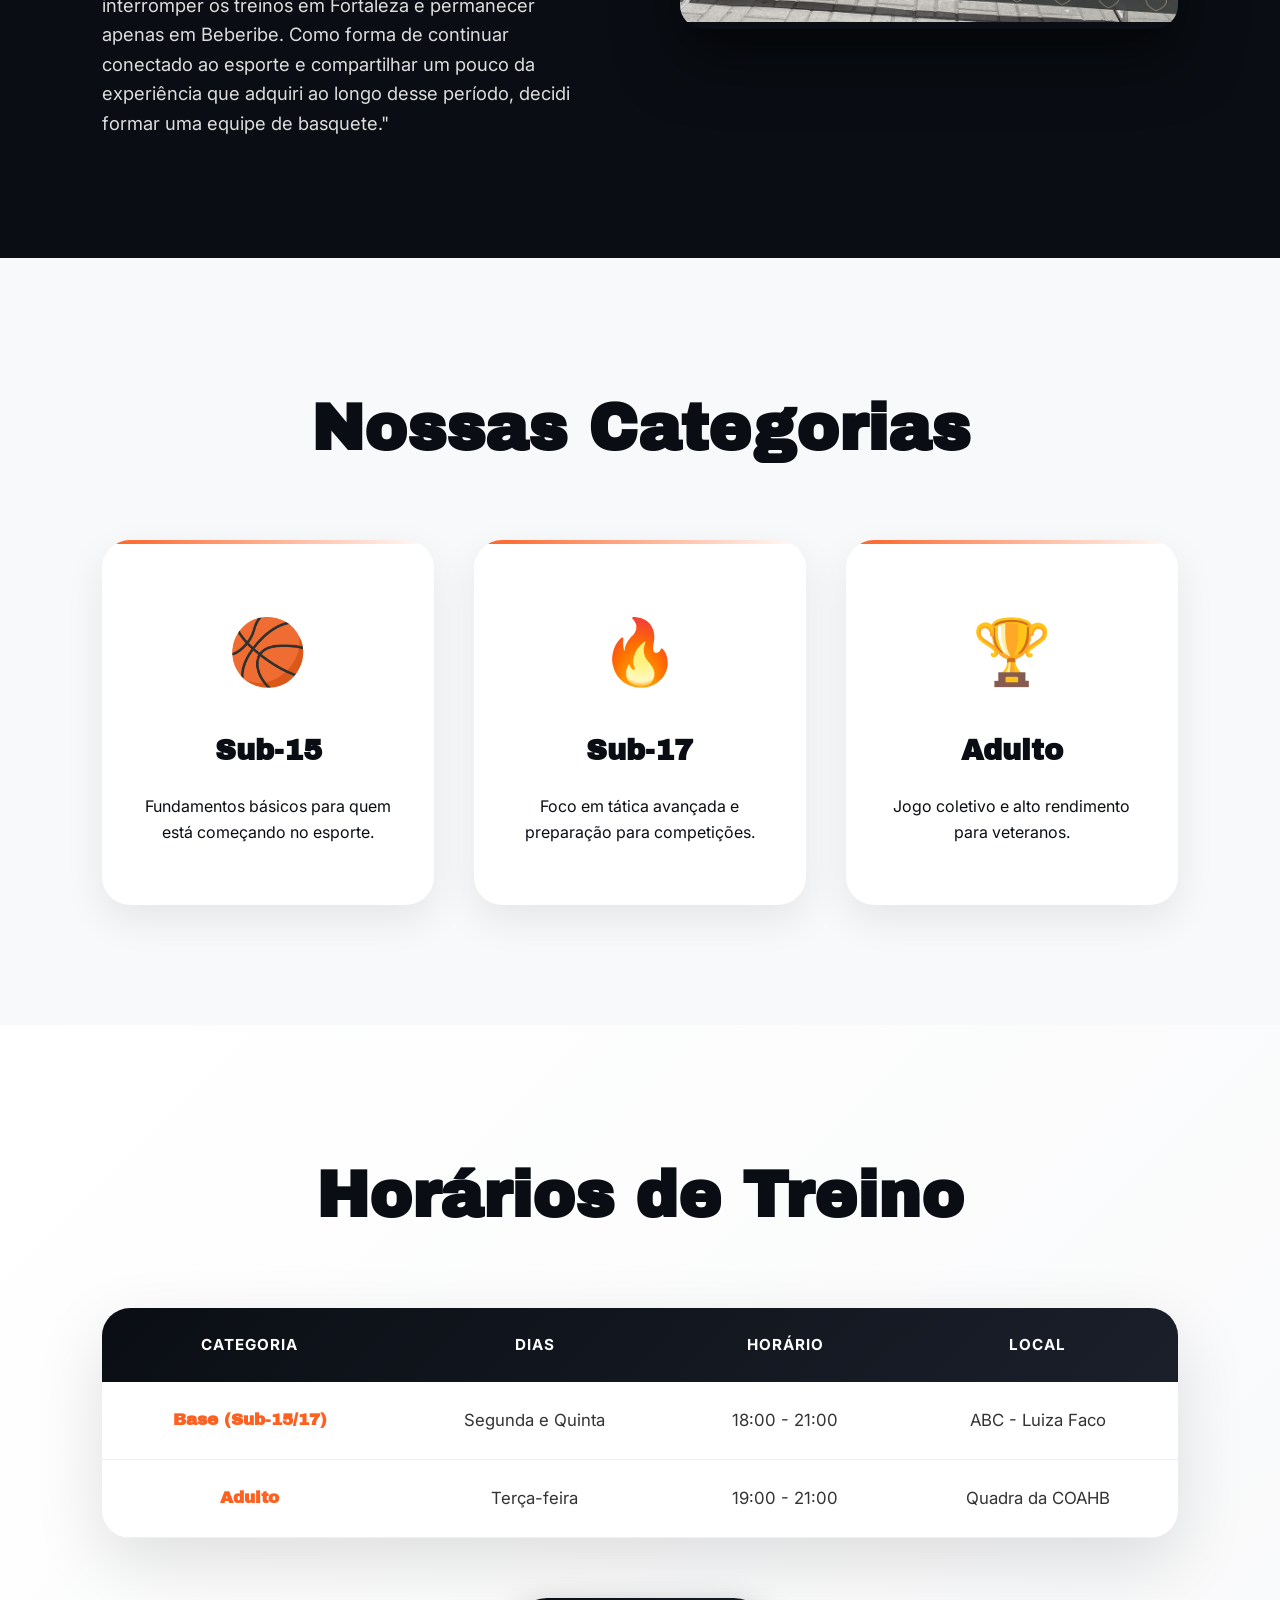
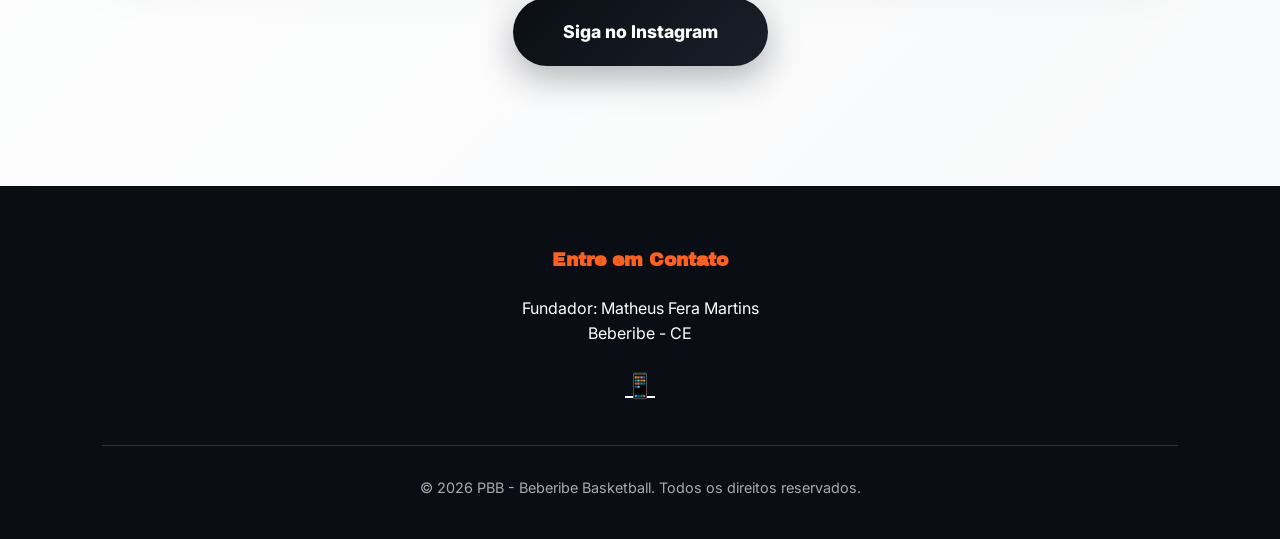
==== commit 25da80a2: "fase final" ====
--- a/index.html
+++ b/index.html
@@ -3,9 +3,18 @@
 <head>
     <meta charset="UTF-8">
     <meta name="viewport" content="width=device-width, initial-scale=1.0">
-    <title>PBB - Beberibe Basketball</title>
-    <link href="https://fonts.googleapis.com/css2?family=Archivo+Black&family=Inter:wght@400;700;900&display=swap" rel="stylesheet">
+    <meta name="description" content="PBB - Projeto Beberibe Basketball. Formando atletas e cidadãos através do basquete em Beberibe. Sub-15, Sub-17 e Adulto.">
+    <meta name="keywords" content="basquete Beberibe, PBB, basketball, treinos basquete, projeto social basquete">
+    <meta property="og:title" content="PBB - Beberibe Basketball">
+    <meta property="og:description" content="A prática leva à permanência. Formando atletas e cidadãos.">
+    <meta property="og:image" content="images pbb.png/logo pbb.png">
+    <meta property="og:url" content="https://beberibebasketball.com">
+    <meta name="twitter:card" content="summary_large_image">
+    <title>PBB - Beberibe Basketball | A Prática Leva à Permanência</title>
+    <link rel="icon" href="images pbb.png/logo pbb.png" type="image/png">
+    <link href="https://fonts.googleapis.com/css2?family=Archivo+Black&family=Inter:wght@400;600;700;900&display=swap" rel="stylesheet">
     <link rel="stylesheet" href="pbb.css">
+
 </head>
 <body>
 
@@ -15,19 +24,27 @@
         </video>
         <div class="overlay"></div>
 
-        <nav class="navbar">
-            <div class="logo">PBB</div>
+        <nav class="navbar" role="navigation" aria-label="Navegação principal">
+            <a href="#main-content" class="skip-link">Pular para conteúdo</a>
+            <div class="logo">PBB<span>.</span></div>
             <ul class="nav-links">
                 <li><a href="#historia">História</a></li>
                 <li><a href="#categorias">Categorias</a></li>
                 <li><a href="#treinos">Treinos</a></li>
             </ul>
+            <button class="hamburger" aria-label="Abrir menu" aria-expanded="false" aria-controls="nav-links">
+                <span></span>
+                <span></span>
+                <span></span>
+            </button>
         </nav>
 
+
         <div class="hero-content">
-            <img src="images pbb.png/logo pbb.png" alt="Logo PBB" class="hero-logo-main">
+            <img src="images pbb.png/logo pbb.png" alt="Logo PBB - Beberibe Basketball" class="hero-logo-main" loading="lazy">
+
             <div class="hero-text-center">
-                <h1>A PRÁTICA LEVA À <span class="outline">PERMANÊNCIA</span></h1>
+                <h1>A PRÁTICA LEVA À <br><span class="outline">PERMANÊNCIA</span></h1>
                 <p>Formando atletas e cidadãos através do basquete em Beberibe.</p>
                 <a href="#historia" class="btn-main">Conheça o Projeto</a>
             </div>
@@ -37,23 +54,24 @@
     <section class="history" id="historia">
         <div class="history-container">
             <div class="history-text">
-                <span class="tag-label">Matheus Fera Martins</span>
+                <span class="tag-label">Fundador: Matheus Fera Martins</span>
                 <h2>Nossa <span>Jornada</span></h2>
-                <p> “A ideia de fundar um projeto de basquete surgiu da seguinte forma: em 2012, os treinos em Beberibe foram encerrados, e muitos atletas acabaram parando de jogar ou passaram a participar apenas de jogos informais (rachas). Como eu não queria me limitar a isso, busquei oportunidades em outros municípios.
-
-Foi então que tive a chance de fazer um teste em um clube de Fortaleza, o Performa, do professor Dinei Souza. Lá, permaneci por dois anos, treinando e jogando. No entanto, sofri uma lesão muito séria no joelho, o que me obrigou a interromper os treinos em Fortaleza e permanecer apenas em Beberibe.
-
-Como forma de continuar conectado ao esporte e compartilhar um pouco da experiência que adquiri ao longo desse período, decidi formar uma equipe de basquete"..</p>
+                <p>“A ideia de fundar um projeto de basquete surgiu da seguinte forma: em 2012, os treinos em Beberibe foram encerrados, e muitos atletas acabaram parando de jogar ou passaram a participar apenas de jogos informais (rachas). Como eu não queria me limitar a isso, busquei oportunidades em outros municípios.
+                Foi então que tive a chance de fazer um teste em um clube de Fortaleza, o Performa, do professor Dinei Souza. Lá, permaneci por dois anos, treinando e jogando. No entanto, sofri uma lesão muito séria no joelho, o que me obrigou a interromper os treinos em Fortaleza e permanecer apenas em Beberibe.
+                Como forma de continuar conectado ao esporte e compartilhar um pouco da experiência que adquiri ao longo desse período, decidi formar uma equipe de basquete."</p>
             </div>
             <div class="history-visual">
                 <div class="image-frame">
-                    <img src="images pbb.png/nossa jornada.png" alt="Nossa Jornada">
+                    <img src="images pbb.png/nossa jornada.png" alt="Nossa Jornada PBB" loading="lazy">
                 </div>
             </div>
+
         </div>
     </section>
 
+    <main id="main-content">
     <section class="categories" id="categorias">
+
         <div class="section-header">
             <h2>Nossas Categorias</h2>
         </div>
@@ -85,32 +103,46 @@
                 <thead>
                     <tr>
                         <th>Categoria</th>
-                        <th>Dias (Seg/Qui)</th>
+                        <th>Dias</th>
                         <th>Horário</th>
                         <th>Local</th>
                     </tr>
                 </thead>
                 <tbody>
                     <tr>
-                        <td class="cat-name">Base</td>
-                        <td>Seg / Qui</td>
-                        <td>18:00 - 21:00</td>
-                        <td>ABC-LUIZA FACO</td>
+                        <td data-label="Categoria" class="cat-name">Base (Sub-15/17)</td>
+                        <td data-label="Dias">Segunda e Quinta</td>
+                        <td data-label="Horário">18:00 - 21:00</td>
+                        <td data-label="Local">ABC - Luiza Faco</td>
                     </tr>
                     <tr>
-                        <td class="cat-name">Adulto</td>
-                        <td>Terça</td>
-                        <td>19:00 - 21:00</td>
-                        <td>QUADRA DA COAHB</td>
+                        <td data-label="Categoria" class="cat-name">Adulto</td>
+                        <td data-label="Dias">Terça-feira</td>
+                        <td data-label="Horário">19:00 - 21:00</td>
+                        <td data-label="Local">Quadra da COAHB</td>
                     </tr>
                 </tbody>
             </table>
         </div>
         <div class="cta-footer">
-            <a href="https://www.instagram.com/beberibebasketball/" target="_blank" class="wa-link">Nosso instagram</a>
+            <a href="https://www.instagram.com/beberibebasketball/" target="_blank" class="wa-link" rel="noopener">Siga no Instagram</a>
         </div>
     </section>
 
+    <footer>
+        <div class="footer-content">
+            <h3>Entre em Contato</h3>
+            <p>Fundador: Matheus Fera Martins<br>Beberibe - CE</p>
+            <div class="social-links">
+                <a href="https://www.instagram.com/beberibebasketball/" aria-label="Instagram PBB" target="_blank" rel="noopener">📱</a>
+            </div>
+        </div>
+        <div class="footer-bottom">
+            &copy; 2026 PBB - Beberibe Basketball. Todos os direitos reservados.
+        </div>
+    </footer>
+
     <script src="pbb.js"></script>
 </body>
-</html>+</html>
+
--- a/pbb.css
+++ b/pbb.css
@@ -1,24 +1,28 @@
 :root { 
-    --primary: #eb4a0a;
-    --dark: #000;
-    --light: #fff;
-    --gray: #f4f4f4;
+    --primary: #FF5F1F; 
+    --dark: #0A0E14;    
+    --light: #ffffff;
+    --gray: #F8F9FA;
+    --text-muted: #a0a0a0;
 }
 
 * { margin: 0; padding: 0; box-sizing: border-box; }
 
-body { font-family: 'Inter', sans-serif; color: var(--dark); overflow-x: hidden; }
-
+body { 
+    font-family: 'Inter', sans-serif; 
+    color: var(--dark); 
+    background-color: var(--light);
+    line-height: 1.6;
+    overflow-x: hidden;
+}
 
 .hero {
     position: relative;
     width: 100%;
     height: 100vh;
     display: flex;
-    flex-direction: column;
     align-items: center;
     justify-content: center;
-    overflow: hidden;
     color: var(--light);
 }
 
@@ -32,134 +36,407 @@
 .overlay {
     position: absolute;
     top: 0; left: 0; width: 100%; height: 100%;
-    background: linear-gradient(to bottom, rgba(0,0,0,0.7), rgba(0,0,0,0.4));
+    background: linear-gradient(to bottom, rgba(10,14,20,0.85), rgba(10,14,20,0.5));
     z-index: -1;
 }
 
-.hero-content { text-align: center; z-index: 10; }
+.hero-content { text-align: center; z-index: 10; padding: 0 20px; }
 
 .hero-logo-main {
-    width: 130px;
+    width: 120px;
     margin-bottom: 20px;
     animation: float 3s ease-in-out infinite;
 }
 
 .hero-text-center h1 {
     font-family: 'Archivo Black', sans-serif;
-    font-size: clamp(2rem, 8vw, 4.5rem);
+    font-size: clamp(2.2rem, 10vw, 5rem);
+    line-height: 1.1;
     text-transform: uppercase;
+    margin-bottom: 15px;
+    text-shadow: 0 4px 20px rgba(0,0,0,0.5);
 }
 
 .outline {
-    color: transparent;
-    -webkit-text-stroke: 2px var(--primary);
+    background: linear-gradient(135deg, var(--primary), #FFD700);
+    -webkit-background-clip: text;
+    -webkit-text-fill-color: transparent;
+    background-clip: text;
+    filter: drop-shadow(0 2px 4px rgba(255,95,31,0.3));
 }
 
 .btn-main {
     display: inline-block;
-    margin-top: 25px;
-    padding: 12px 35px;
-    background: var(--primary);
+    margin-top: 30px;
+    padding: 16px 40px;
+    background: linear-gradient(135deg, var(--primary), #e54e00);
     color: #fff;
     text-decoration: none;
     font-weight: 800;
     border-radius: 50px;
-    transition: 0.3s;
-}
-
-.btn-main:hover { transform: scale(1.05); background: #fff; color: var(--primary); }
-
+    transition: all 0.3s cubic-bezier(0.175, 0.885, 0.32, 1.275);
+    text-transform: uppercase;
+    letter-spacing: 1px;
+    box-shadow: 0 8px 25px rgba(255,95,31,0.3);
+}
+
+.btn-main:hover { 
+    transform: translateY(-3px) scale(1.05);
+    box-shadow: 0 15px 35px rgba(255,95,31,0.4); 
+}
 
 .navbar {
-    position: absolute;
+    position: fixed;
     top: 0; width: 100%;
-    padding: 30px 8%;
+    padding: 25px 8%;
     display: flex;
     justify-content: space-between;
     align-items: center;
-    z-index: 100;
-}
-
-.logo { font-family: 'Archivo Black'; font-size: 1.8rem; color: var(--primary); }
-
-.nav-links { display: flex; list-style: none; gap: 30px; }
-
+    z-index: 1000;
+    transition: all 0.4s ease;
+}
+
+.logo { 
+    font-family: 'Archivo Black'; 
+    font-size: 2rem; 
+    color: var(--light); 
+    text-decoration: none;
+}
+.logo span { color: var(--primary); }
+
+.nav-links { 
+    display: flex; 
+    list-style: none; 
+    gap: 30px; 
+}
 .nav-links a {
     color: var(--light);
     text-decoration: none;
-    font-weight: 700;
-    font-size: 0.9rem;
+    font-weight: 600;
+    font-size: 0.85rem;
     text-transform: uppercase;
-}
-
-
-.history { padding: 100px 8%; background: var(--dark); color: var(--light); }
-
+    transition: all 0.3s ease;
+}
+.nav-links a:hover { color: var(--primary); }
+
+/* Mobile Menu */
+.hamburger {
+    display: none;
+    flex-direction: column;
+    cursor: pointer;
+    gap: 4px;
+}
+.hamburger span {
+    width: 28px;
+    height: 3px;
+    background: var(--light);
+    transition: 0.3s;
+    border-radius: 2px;
+}
+.hamburger.active span:nth-child(1) { transform: rotate(45deg) translate(8px, 8px); }
+.hamburger.active span:nth-child(2) { opacity: 0; }
+.hamburger.active span:nth-child(3) { transform: rotate(-45deg) translate(7px, -7px); }
+
+.history { 
+    padding: 120px 8%; 
+    background: var(--dark); 
+    color: var(--light); 
+}
 .history-container {
     display: grid;
     grid-template-columns: 1fr 1fr;
-    gap: 50px;
+    gap: 80px;
     align-items: center;
-}
-
-.tag-label { background: var(--primary); padding: 5px 15px; font-weight: 900; font-size: 0.7rem; }
-
-.history-text h2 { font-family: 'Archivo Black'; font-size: 3rem; margin: 20px 0; }
-
-.image-frame { border: 6px solid var(--primary); border-radius: 20px; overflow: hidden; }
-
-.image-frame img { width: 100%; display: block; filter: grayscale(100%); transition: 0.5s; }
-
-.image-frame:hover img { filter: grayscale(0); }
-
-.categories { padding: 80px 8%; background: var(--gray); }
+    max-width: 1400px;
+    margin: 0 auto;
+}
+
+.tag-label { 
+    color: var(--primary); 
+    font-weight: 800; 
+    text-transform: uppercase; 
+    font-size: 0.85rem;
+    letter-spacing: 3px;
+    display: block;
+    margin-bottom: 20px;
+}
+
+.history-text h2 { 
+    font-family: 'Archivo Black'; 
+    font-size: clamp(2.5rem, 6vw, 4rem); 
+    margin: 20px 0 30px; 
+}
+.history-text h2 span { color: var(--primary); }
+.history-text p { 
+    color: #ddd; 
+    font-size: 1.15rem; 
+    max-width: 600px;
+}
+
+.image-frame { 
+    border-radius: 24px; 
+    overflow: hidden; 
+    box-shadow: 0 30px 60px rgba(0,0,0,0.6);
+}
+.image-frame img { 
+    width: 100%; 
+    height: auto;
+    filter: grayscale(80%); 
+    transition: all 0.8s cubic-bezier(0.25, 0.46, 0.45, 0.94);
+}
+.image-frame:hover img { 
+    filter: grayscale(0%) brightness(1.1); 
+    transform: scale(1.08); 
+}
+
+.categories { 
+    padding: 120px 8%; 
+    background: var(--gray); 
+    text-align: center; 
+}
+.section-header { margin-bottom: 60px; }
+.section-header h2 { 
+    font-family: 'Archivo Black'; 
+    font-size: clamp(2.5rem, 6vw, 4rem); 
+    color: var(--dark);
+}
 
 .card-grid {
     display: grid;
-    grid-template-columns: repeat(auto-fit, minmax(250px, 1fr));
-    gap: 20px;
-    margin-top: 40px;
+    grid-template-columns: repeat(auto-fit, minmax(320px, 1fr));
+    gap: 40px;
+    max-width: 1400px;
+    margin: 0 auto;
 }
 
 .card {
     background: var(--light);
-    padding: 40px;
-    border-radius: 20px;
-    text-align: center;
-    transition: 0.3s;
-}
-
-.card:hover { transform: translateY(-10px); border-bottom: 5px solid var(--primary); }
-
-
-.schedule { padding: 80px 8%; }
-
-.table-container { margin-top: 40px; overflow-x: auto; }
-
-.schedule-table { width: 100%; border-collapse: collapse; min-width: 600px; }
-
-.schedule-table th { background: var(--dark); color: #fff; padding: 15px; text-align: left; }
-
-.schedule-table td { padding: 15px; border-bottom: 1px solid #ddd; font-weight: 700; }
-
-.cat-name { color: var(--primary); font-family: 'Archivo Black'; }
-
+    padding: 60px 40px;
+    border-radius: 28px;
+    transition: all 0.5s cubic-bezier(0.175, 0.885, 0.32, 1.275);
+    box-shadow: 0 15px 40px rgba(0,0,0,0.08);
+    position: relative;
+    overflow: hidden;
+}
+.card::before {
+    content: '';
+    position: absolute;
+    top: 0;
+    left: 0;
+    right: 0;
+    height: 4px;
+    background: linear-gradient(90deg, var(--primary), transparent);
+}
+.card:hover { 
+    transform: translateY(-20px) scale(1.02); 
+    background: var(--dark); 
+    color: white; 
+    box-shadow: 0 30px 80px rgba(0,0,0,0.25);
+}
+.card-icon { 
+    font-size: 4rem; 
+    margin-bottom: 25px; 
+    display: block; 
+}
+.card h3 { 
+    font-family: 'Archivo Black'; 
+    font-size: 1.8rem;
+    margin-bottom: 20px; 
+}
+
+.schedule { 
+    padding: 120px 8%; 
+    background: linear-gradient(135deg, var(--light) 0%, var(--gray) 100%); 
+    text-align: center; 
+}
+.table-container {
+    margin: 60px auto;
+    max-width: 1100px;
+    background: var(--light);
+    border-radius: 28px;
+    box-shadow: 0 25px 70px rgba(0,0,0,0.12);
+    overflow: hidden;
+}
+.schedule-table { width: 100%; border-collapse: collapse; }
+.schedule-table thead { background: linear-gradient(135deg, var(--dark), #1a1f2a); color: #fff; }
+.schedule-table th { 
+    padding: 25px; 
+    font-weight: 700; 
+    text-transform: uppercase; 
+    font-size: 0.95rem; 
+    letter-spacing: 1px;
+}
+.schedule-table td { 
+    padding: 25px; 
+    border-bottom: 1px solid #f0f0f0; 
+    font-size: 1.05rem; 
+    color: #333; 
+}
+.cat-name { 
+    color: var(--primary) !important; 
+    font-weight: 900; 
+    font-family: 'Archivo Black';
+}
+
+.cta-footer {
+    margin-top: 60px;
+}
 .wa-link {
     display: inline-block;
-    background: var(--primary);
+    background: linear-gradient(135deg, var(--dark), #1a1f2a);
     color: #fff;
-    padding: 15px 40px;
+    padding: 20px 50px;
     border-radius: 50px;
     text-decoration: none;
-    font-weight: 900;
-}
+    font-weight: 800;
+    font-size: 1.1rem;
+    transition: all 0.4s cubic-bezier(0.175, 0.885, 0.32, 1.275);
+    box-shadow: 0 12px 35px rgba(10,14,20,0.3);
+}
+.wa-link:hover { 
+    background: linear-gradient(135deg, var(--primary), #e54e00);
+    transform: translateY(-4px) scale(1.05); 
+    box-shadow: 0 20px 45px rgba(255,95,31,0.35);
+}
+
+/* Footer */
+footer {
+    background: var(--dark);
+    color: var(--light);
+    text-align: center;
+    padding: 60px 8% 40px;
+}
+.footer-content {
+    max-width: 800px;
+    margin: 0 auto 40px;
+}
+.footer-content h3 {
+    font-family: 'Archivo Black';
+    color: var(--primary);
+    margin-bottom: 20px;
+}
+.social-links {
+    display: flex;
+    justify-content: center;
+    gap: 20px;
+    margin-top: 20px;
+}
+.social-links a {
+    color: #fff;
+    font-size: 1.5rem;
+    transition: 0.3s;
+}
+.social-links a:hover {
+    color: var(--primary);
+    transform: translateY(-3px);
+}
+.footer-bottom {
+    border-top: 1px solid #333;
+    padding-top: 30px;
+    font-size: 0.9rem;
+    color: #aaa;
+}
+
+
+.skip-link {
+    position: absolute;
+    top: -40px;
+    left: 6px;
+    background: var(--primary);
+    color: white;
+    padding: 8px 15px;
+    text-decoration: none;
+    border-radius: 4px;
+    font-weight: 600;
+    z-index: 10000;
+    transition: top 0.3s;
+}
+.skip-link:focus {
+    top: 6px;
+}
+
 
 @keyframes float {
     0%, 100% { transform: translateY(0); }
     50% { transform: translateY(-15px); }
 }
 
+
+@media (max-width: 1024px) {
+    .history-container { grid-template-columns: 1fr; gap: 50px; text-align: center; }
+    .history-text p { max-width: none; }
+}
+
 @media (max-width: 768px) {
-    .history-container { grid-template-columns: 1fr; text-align: center; }
-    .nav-links { display: none; }
-}+    .nav-links { 
+        position: fixed;
+        top: 100%;
+        left: 0;
+        width: 100%;
+        height: calc(100vh - 100px);
+        background: rgba(10,14,20,0.98);
+        flex-direction: column;
+        justify-content: flex-start;
+        align-items: center;
+        padding-top: 80px;
+        transform: translateY(-100%);
+        opacity: 0;
+        visibility: hidden;
+        transition: all 0.4s cubic-bezier(0.25, 0.46, 0.45, 0.94);
+    }
+    .nav-links.active {
+        transform: translateY(0);
+        opacity: 1;
+        visibility: visible;
+    }
+    .hamburger {
+        display: flex;
+    }
+    
+    .history, .categories, .schedule { padding: 80px 5%; }
+    
+    .card-grid { grid-template-columns: 1fr; gap: 30px; }
+    
+    .schedule-table, 
+    .schedule-table thead, 
+    .schedule-table tbody, 
+    .schedule-table th, 
+    .schedule-table td, 
+    .schedule-table tr { 
+        display: block; 
+    }
+    .schedule-table thead { display: none; }
+    .schedule-table tr {
+        margin-bottom: 20px;
+        border: 1px solid #eee;
+        border-radius: 20px;
+        padding: 15px;
+        box-shadow: 0 5px 15px rgba(0,0,0,0.05);
+    }
+    .schedule-table td {
+        text-align: right;
+        padding: 12px 15px;
+        position: relative;
+        border-bottom: 1px solid #f4f4f4;
+    }
+    .schedule-table td::before {
+        content: attr(data-label) ': ';
+        position: absolute;
+        left: 15px;
+        width: 45%;
+        text-align: left;
+        font-weight: 700;
+        color: var(--dark);
+        font-size: 0.95rem;
+    }
+    .schedule-table td:last-child { border-bottom: 0; }
+    
+    .table-container { margin: 40px auto; }
+}
+
+@media (max-width: 480px) {
+    .hero-content { padding: 0 15px; }
+    .navbar { padding: 20px 5%; }
+    .logo { font-size: 1.6rem; }
+}
+
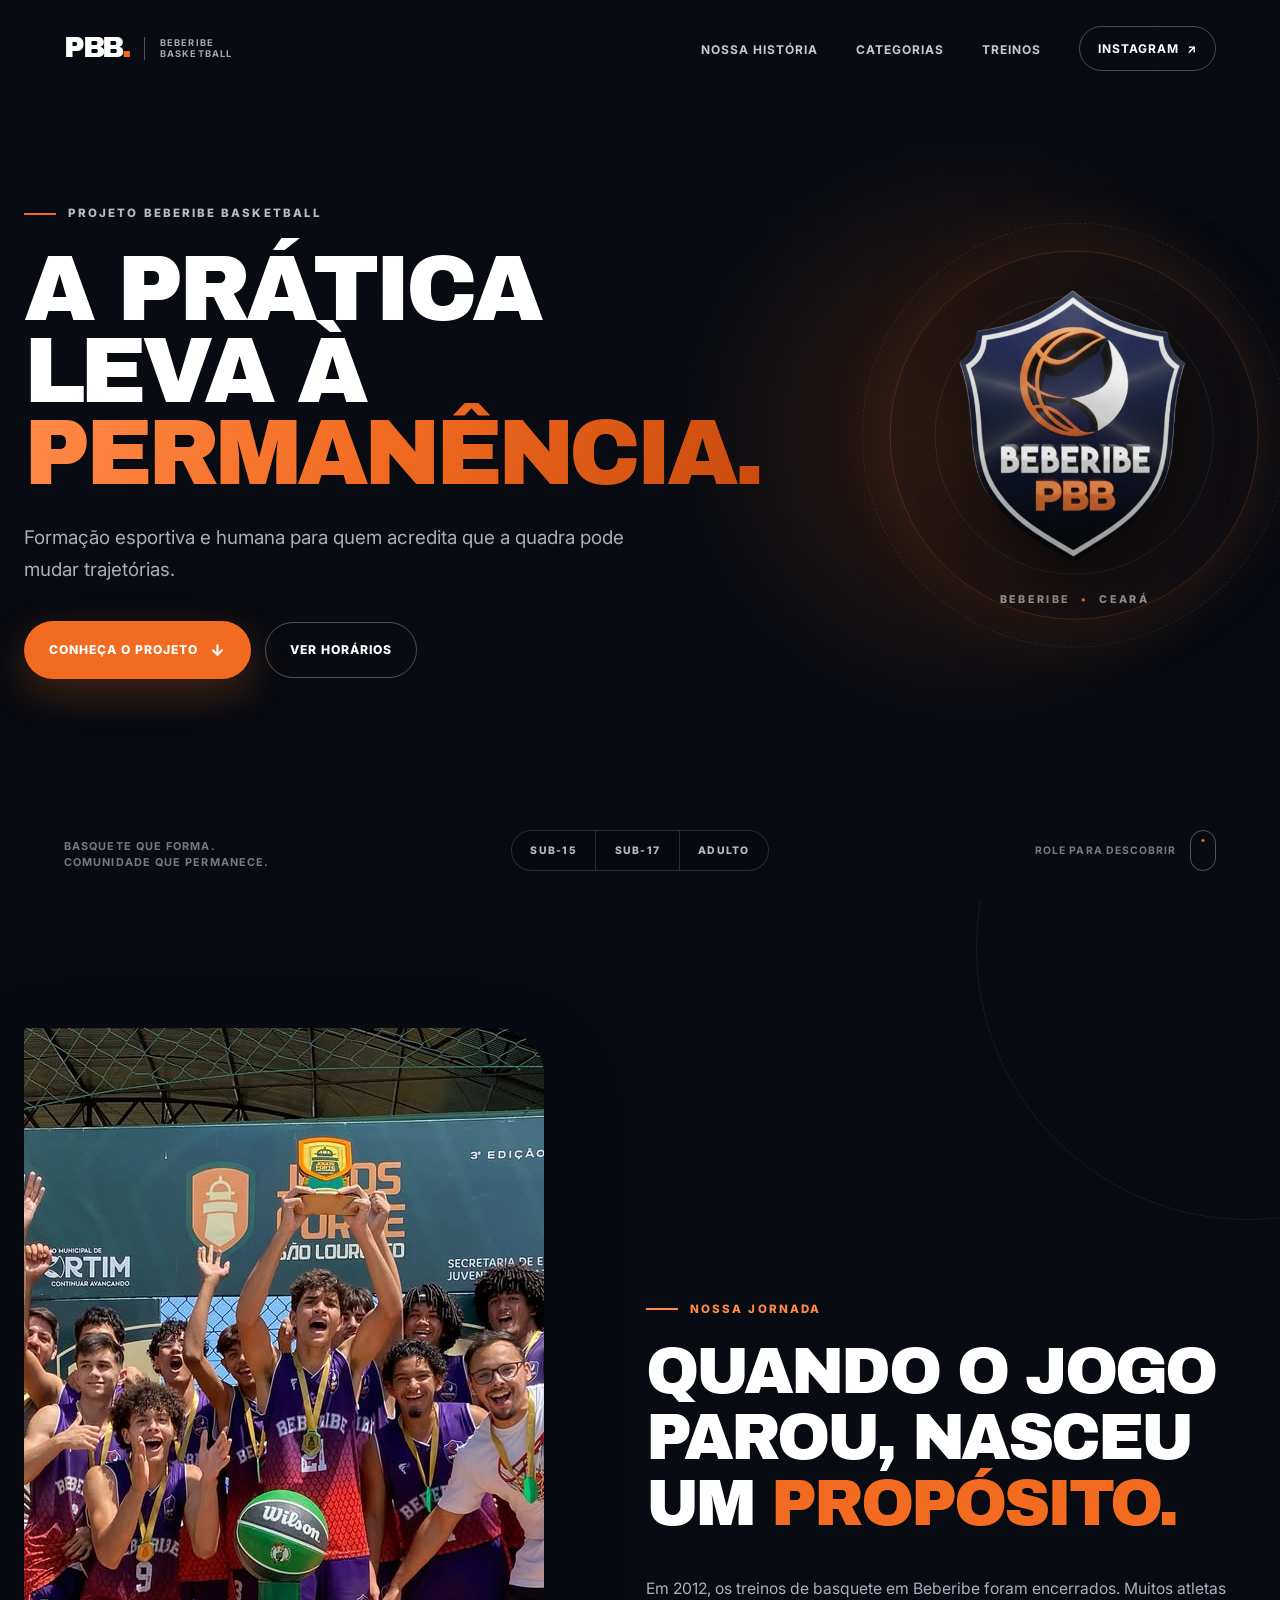
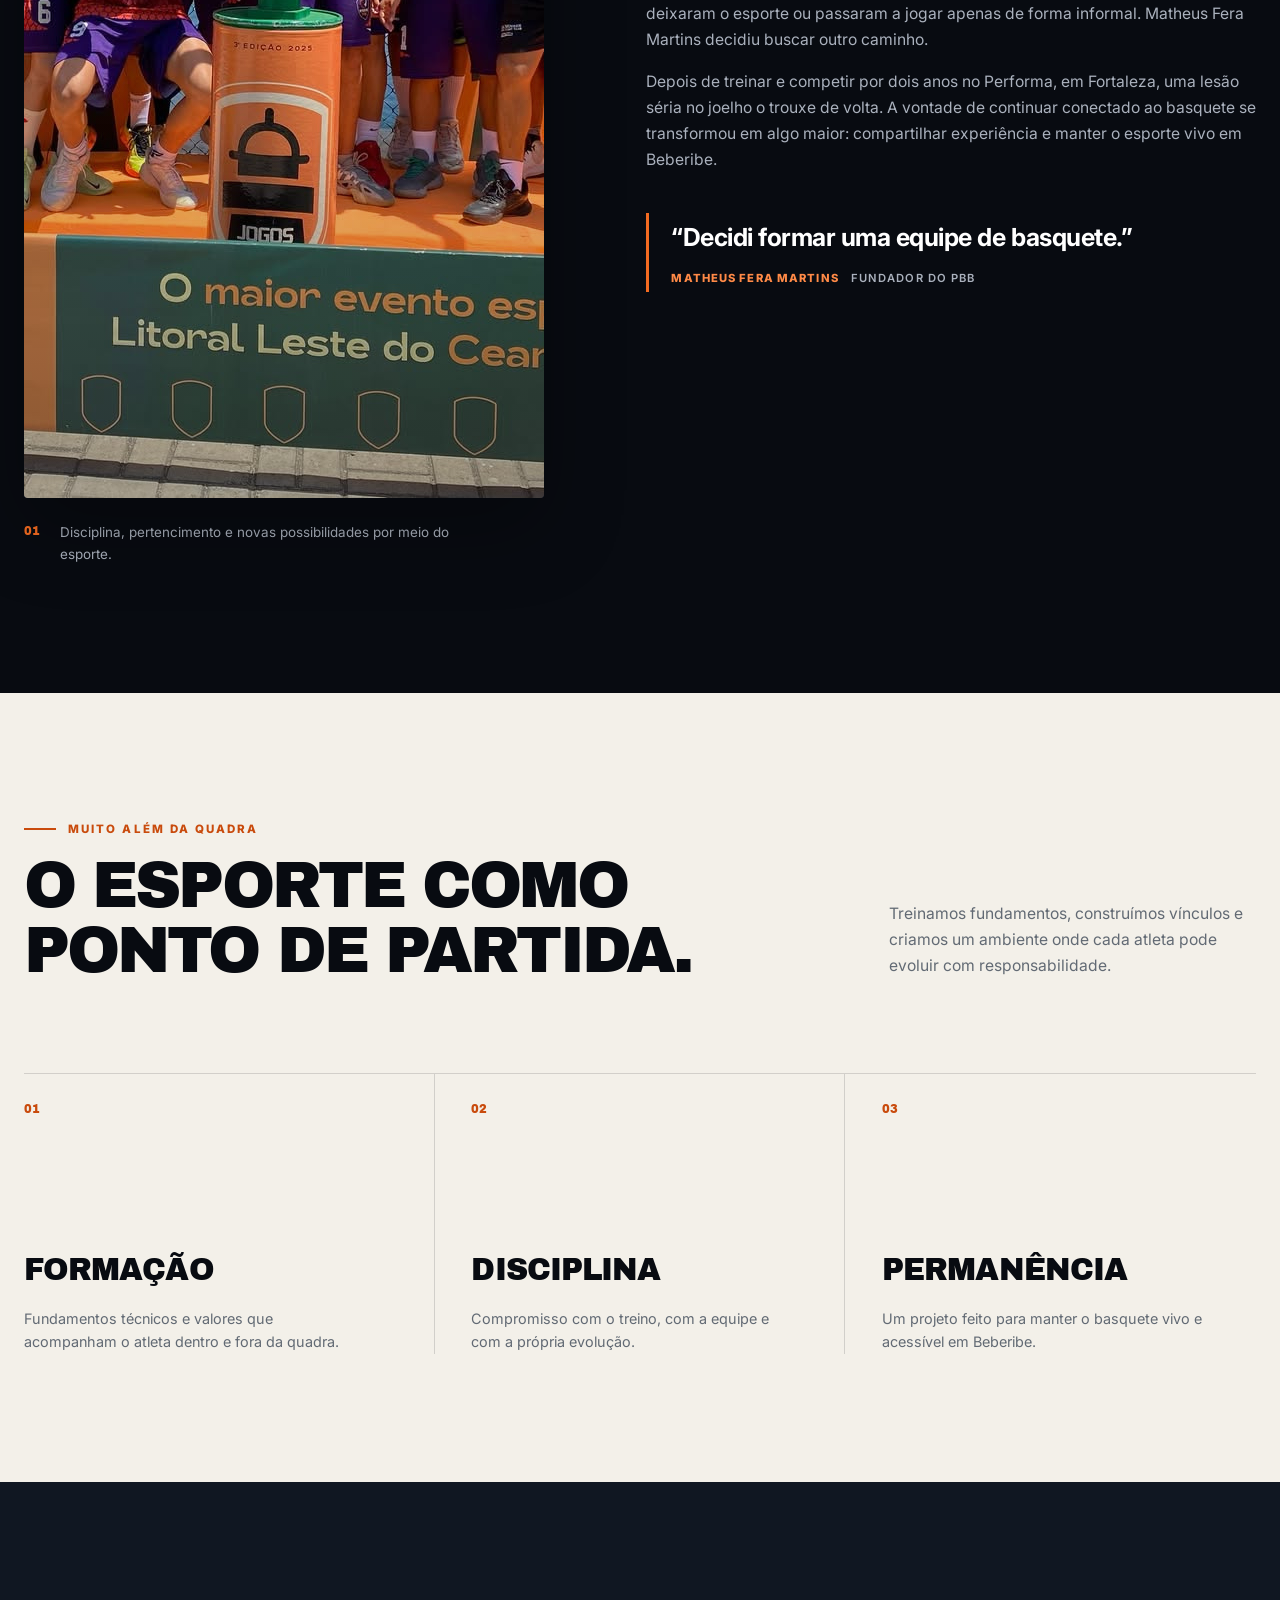
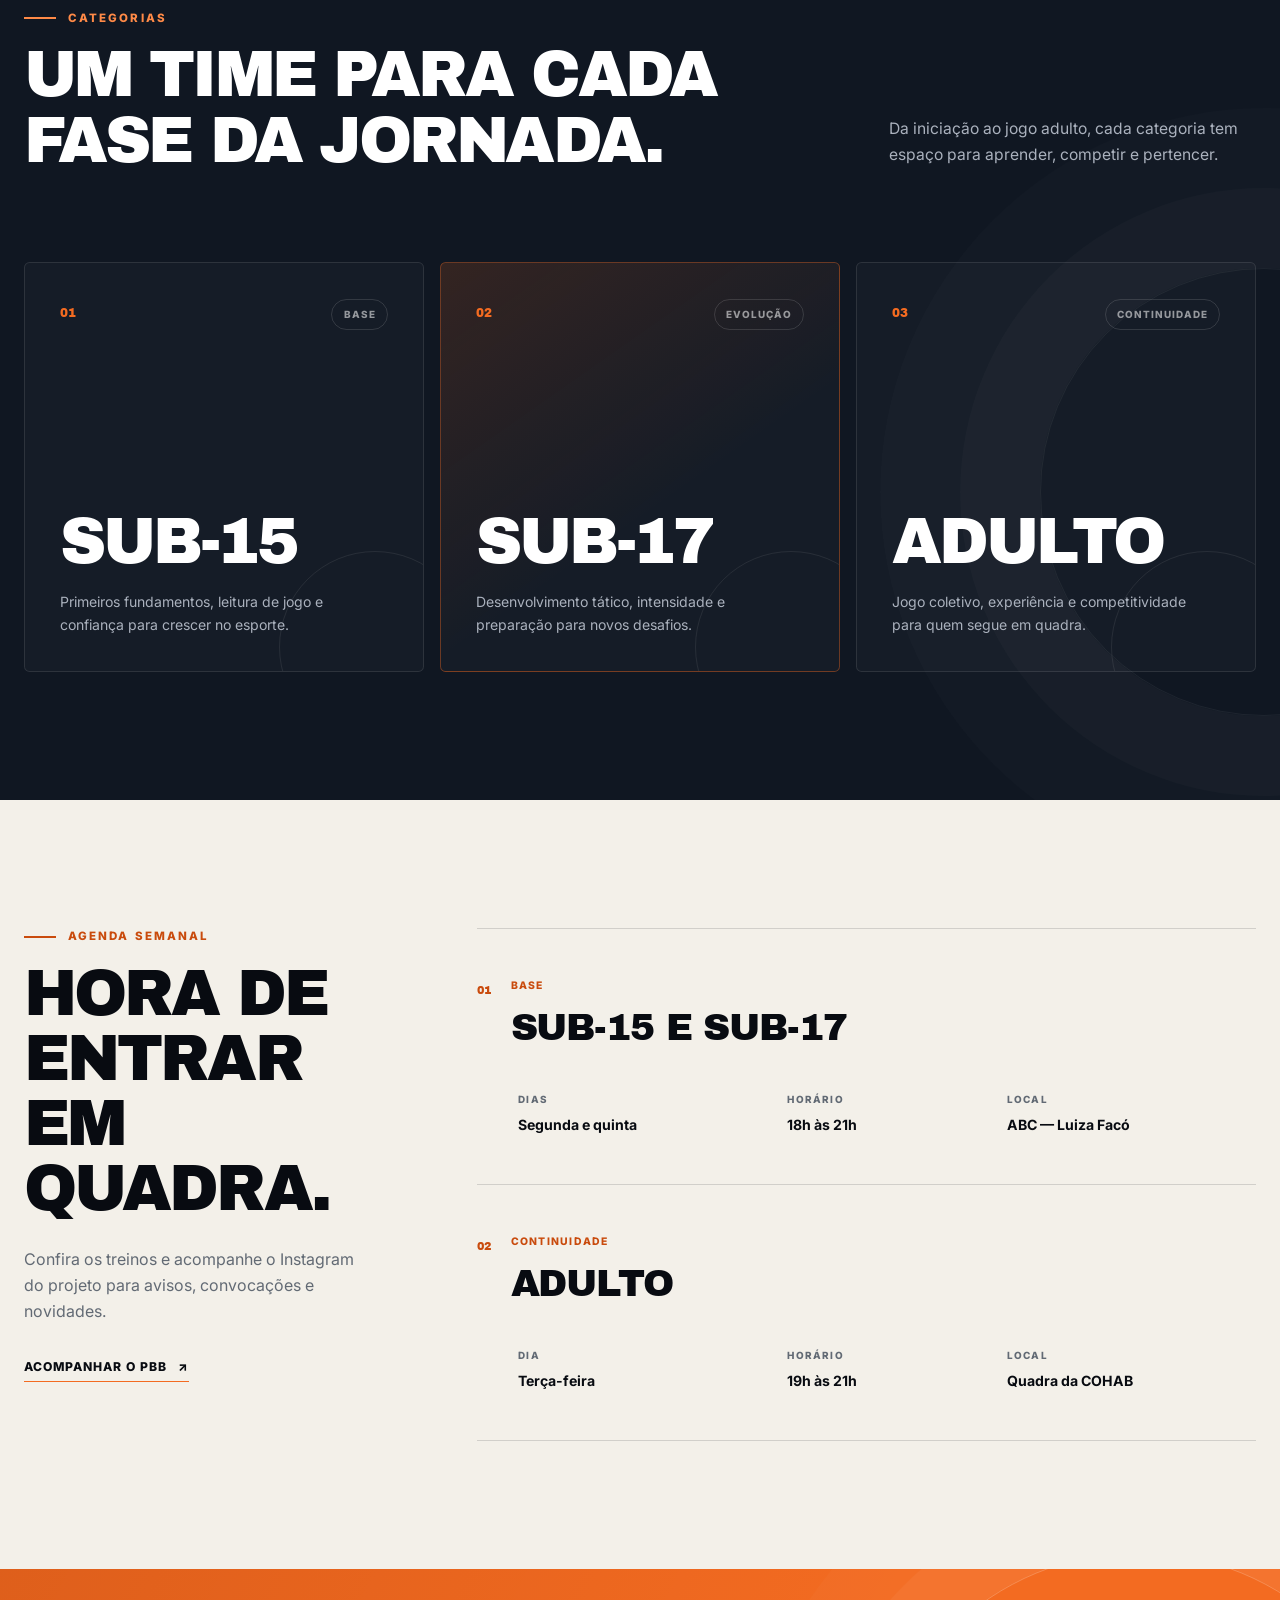
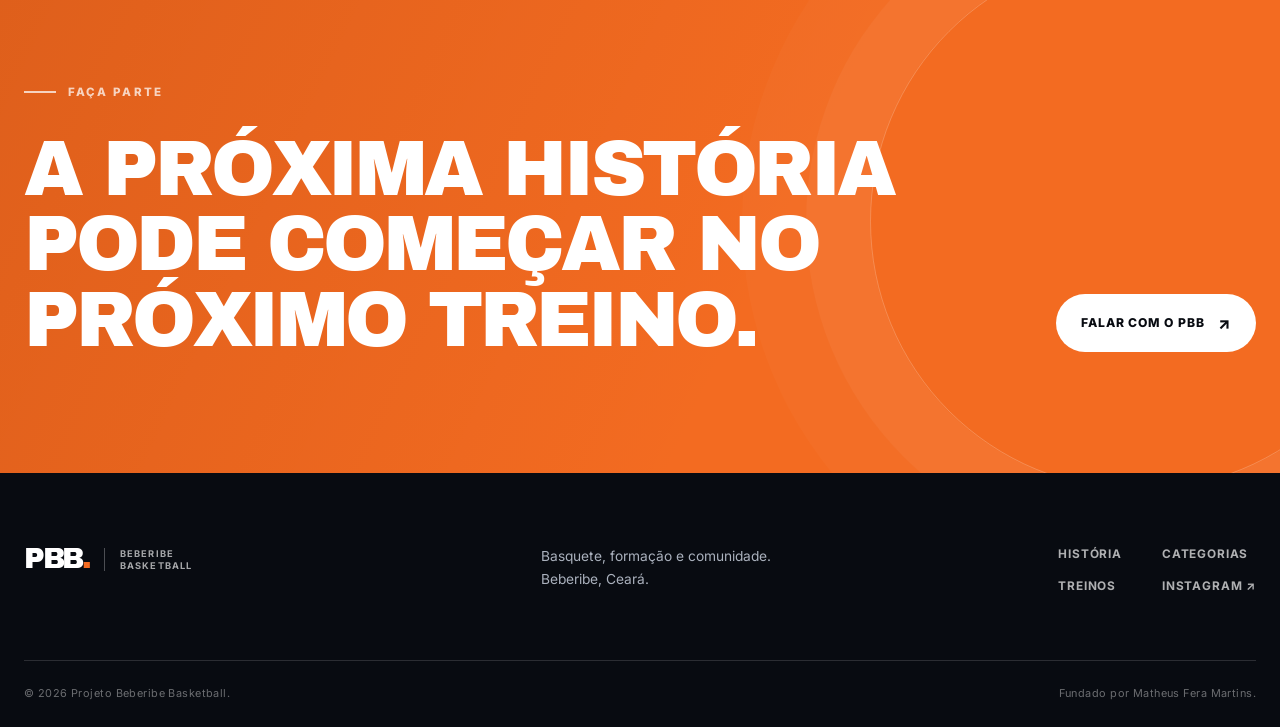
==== commit 3dbcaba2: "atualizando interface" ====
--- a/index.html
+++ b/index.html
@@ -1,148 +1,307 @@
 <!DOCTYPE html>
-<html lang="pt-br">
+<html lang="pt-BR">
 <head>
     <meta charset="UTF-8">
     <meta name="viewport" content="width=device-width, initial-scale=1.0">
-    <meta name="description" content="PBB - Projeto Beberibe Basketball. Formando atletas e cidadãos através do basquete em Beberibe. Sub-15, Sub-17 e Adulto.">
-    <meta name="keywords" content="basquete Beberibe, PBB, basketball, treinos basquete, projeto social basquete">
-    <meta property="og:title" content="PBB - Beberibe Basketball">
-    <meta property="og:description" content="A prática leva à permanência. Formando atletas e cidadãos.">
-    <meta property="og:image" content="images pbb.png/logo pbb.png">
+    <meta name="theme-color" content="#080b11">
+    <meta name="description" content="Projeto Beberibe Basketball: formação esportiva, disciplina e comunidade por meio do basquete em Beberibe, Ceará.">
+    <meta name="keywords" content="basquete Beberibe, PBB, Beberibe Basketball, treino de basquete, projeto esportivo">
+
+    <meta property="og:type" content="website">
+    <meta property="og:locale" content="pt_BR">
+    <meta property="og:title" content="PBB — Projeto Beberibe Basketball">
+    <meta property="og:description" content="A prática leva à permanência. Formação esportiva e humana dentro e fora da quadra.">
+    <meta property="og:image" content="https://beberibebasketball.com/images%20pbb.png/logo%20pbb.png">
     <meta property="og:url" content="https://beberibebasketball.com">
     <meta name="twitter:card" content="summary_large_image">
-    <title>PBB - Beberibe Basketball | A Prática Leva à Permanência</title>
+    <meta name="twitter:title" content="PBB — Projeto Beberibe Basketball">
+    <meta name="twitter:description" content="A prática leva à permanência. Formação esportiva e humana dentro e fora da quadra.">
+    <meta name="twitter:image" content="https://beberibebasketball.com/images%20pbb.png/logo%20pbb.png">
+
+    <title>PBB — Projeto Beberibe Basketball</title>
+
+    <link rel="canonical" href="https://beberibebasketball.com">
     <link rel="icon" href="images pbb.png/logo pbb.png" type="image/png">
-    <link href="https://fonts.googleapis.com/css2?family=Archivo+Black&family=Inter:wght@400;600;700;900&display=swap" rel="stylesheet">
+    <link rel="preconnect" href="https://fonts.googleapis.com">
+    <link rel="preconnect" href="https://fonts.gstatic.com" crossorigin>
+    <link href="https://fonts.googleapis.com/css2?family=Archivo+Black&family=Inter:wght@400;500;600;700;800&display=swap" rel="stylesheet">
     <link rel="stylesheet" href="pbb.css">
-
 </head>
+
 <body>
-
-    <header class="hero">
-        <video autoplay muted loop playsinline class="video-bg">
+    <a href="#main-content" class="skip-link">Pular para o conteúdo</a>
+
+    <header class="hero" id="inicio">
+        <video class="video-bg" autoplay muted loop playsinline preload="metadata" aria-hidden="true">
             <source src="video- pbb.mp4/video pbb.mp4" type="video/mp4">
         </video>
-        <div class="overlay"></div>
-
-        <nav class="navbar" role="navigation" aria-label="Navegação principal">
-            <a href="#main-content" class="skip-link">Pular para conteúdo</a>
-            <div class="logo">PBB<span>.</span></div>
-            <ul class="nav-links">
-                <li><a href="#historia">História</a></li>
+        <div class="hero-overlay" aria-hidden="true"></div>
+        <div class="hero-texture" aria-hidden="true"></div>
+
+        <nav class="navbar" aria-label="Navegação principal">
+            <a class="brand" href="#inicio" aria-label="PBB — início">
+                <span class="brand-mark">PBB<span>.</span></span>
+                <span class="brand-name">Beberibe<br>Basketball</span>
+            </a>
+
+            <ul class="nav-links" id="nav-links">
+                <li><a href="#historia">Nossa história</a></li>
                 <li><a href="#categorias">Categorias</a></li>
                 <li><a href="#treinos">Treinos</a></li>
+                <li class="nav-cta-item">
+                    <a class="nav-cta" href="https://www.instagram.com/beberibebasketball/" target="_blank" rel="noopener noreferrer">Instagram <span aria-hidden="true">↗</span></a>
+                </li>
             </ul>
-            <button class="hamburger" aria-label="Abrir menu" aria-expanded="false" aria-controls="nav-links">
+
+            <button class="hamburger" type="button" aria-label="Abrir menu" aria-expanded="false" aria-controls="nav-links">
                 <span></span>
                 <span></span>
                 <span></span>
             </button>
         </nav>
 
-
         <div class="hero-content">
-            <img src="images pbb.png/logo pbb.png" alt="Logo PBB - Beberibe Basketball" class="hero-logo-main" loading="lazy">
-
-            <div class="hero-text-center">
-                <h1>A PRÁTICA LEVA À <br><span class="outline">PERMANÊNCIA</span></h1>
-                <p>Formando atletas e cidadãos através do basquete em Beberibe.</p>
-                <a href="#historia" class="btn-main">Conheça o Projeto</a>
-            </div>
+            <div class="hero-copy">
+                <p class="eyebrow hero-eyebrow"><span></span> Projeto Beberibe Basketball</p>
+                <h1>A prática leva à <span>permanência.</span></h1>
+                <p class="hero-description">Formação esportiva e humana para quem acredita que a quadra pode mudar trajetórias.</p>
+
+                <div class="hero-actions">
+                    <a href="#historia" class="button button-primary">Conheça o projeto <span aria-hidden="true">↓</span></a>
+                    <a href="#treinos" class="button button-ghost">Ver horários</a>
+                </div>
+            </div>
+
+            <div class="hero-emblem" aria-label="Escudo do Projeto Beberibe Basketball">
+                <div class="emblem-glow" aria-hidden="true"></div>
+                <img src="images pbb.png/logo pbb.png" alt="Escudo PBB — Projeto Beberibe Basketball" width="513" height="486" fetchpriority="high">
+                <p>Beberibe <span>•</span> Ceará</p>
+            </div>
+        </div>
+
+        <div class="hero-bottom">
+            <p class="hero-signature">Basquete que forma.<br>Comunidade que permanece.</p>
+            <div class="hero-categories" aria-label="Categorias atendidas">
+                <span>Sub-15</span>
+                <span>Sub-17</span>
+                <span>Adulto</span>
+            </div>
+            <a class="scroll-cue" href="#historia" aria-label="Rolar para nossa história">
+                <span>Role para descobrir</span>
+                <i aria-hidden="true"></i>
+            </a>
         </div>
     </header>
 
-    <section class="history" id="historia">
-        <div class="history-container">
-            <div class="history-text">
-                <span class="tag-label">Fundador: Matheus Fera Martins</span>
-                <h2>Nossa <span>Jornada</span></h2>
-                <p>“A ideia de fundar um projeto de basquete surgiu da seguinte forma: em 2012, os treinos em Beberibe foram encerrados, e muitos atletas acabaram parando de jogar ou passaram a participar apenas de jogos informais (rachas). Como eu não queria me limitar a isso, busquei oportunidades em outros municípios.
-                Foi então que tive a chance de fazer um teste em um clube de Fortaleza, o Performa, do professor Dinei Souza. Lá, permaneci por dois anos, treinando e jogando. No entanto, sofri uma lesão muito séria no joelho, o que me obrigou a interromper os treinos em Fortaleza e permanecer apenas em Beberibe.
-                Como forma de continuar conectado ao esporte e compartilhar um pouco da experiência que adquiri ao longo desse período, decidi formar uma equipe de basquete."</p>
-            </div>
-            <div class="history-visual">
-                <div class="image-frame">
-                    <img src="images pbb.png/nossa jornada.png" alt="Nossa Jornada PBB" loading="lazy">
-                </div>
-            </div>
-
+    <main id="main-content">
+        <section class="history" id="historia" aria-labelledby="history-title">
+            <div class="section-shell history-grid">
+                <div class="history-visual reveal">
+                    <div class="image-frame">
+                        <img src="images pbb.png/nossa jornada.png" alt="Equipe do PBB celebrando uma conquista em quadra" width="1080" height="1070" loading="lazy">
+                    </div>
+                    <div class="image-caption">
+                        <span class="caption-number">01</span>
+                        <p>Disciplina, pertencimento e novas possibilidades por meio do esporte.</p>
+                    </div>
+                </div>
+
+                <div class="history-copy reveal">
+                    <p class="eyebrow"><span></span> Nossa jornada</p>
+                    <h2 id="history-title">Quando o jogo parou, nasceu um <em>propósito.</em></h2>
+
+                    <div class="history-story">
+                        <p>Em 2012, os treinos de basquete em Beberibe foram encerrados. Muitos atletas deixaram o esporte ou passaram a jogar apenas de forma informal. Matheus Fera Martins decidiu buscar outro caminho.</p>
+                        <p>Depois de treinar e competir por dois anos no Performa, em Fortaleza, uma lesão séria no joelho o trouxe de volta. A vontade de continuar conectado ao basquete se transformou em algo maior: compartilhar experiência e manter o esporte vivo em Beberibe.</p>
+                    </div>
+
+                    <blockquote>
+                        <p>“Decidi formar uma equipe de basquete.”</p>
+                        <footer>Matheus Fera Martins <span>Fundador do PBB</span></footer>
+                    </blockquote>
+                </div>
+            </div>
+        </section>
+
+        <section class="purpose" aria-labelledby="purpose-title">
+            <div class="section-shell">
+                <div class="section-heading reveal">
+                    <div>
+                        <p class="eyebrow eyebrow-dark"><span></span> Muito além da quadra</p>
+                        <h2 id="purpose-title">O esporte como ponto de partida.</h2>
+                    </div>
+                    <p>Treinamos fundamentos, construímos vínculos e criamos um ambiente onde cada atleta pode evoluir com responsabilidade.</p>
+                </div>
+
+                <div class="principles">
+                    <article class="principle reveal">
+                        <span class="principle-number">01</span>
+                        <div>
+                            <h3>Formação</h3>
+                            <p>Fundamentos técnicos e valores que acompanham o atleta dentro e fora da quadra.</p>
+                        </div>
+                    </article>
+                    <article class="principle reveal">
+                        <span class="principle-number">02</span>
+                        <div>
+                            <h3>Disciplina</h3>
+                            <p>Compromisso com o treino, com a equipe e com a própria evolução.</p>
+                        </div>
+                    </article>
+                    <article class="principle reveal">
+                        <span class="principle-number">03</span>
+                        <div>
+                            <h3>Permanência</h3>
+                            <p>Um projeto feito para manter o basquete vivo e acessível em Beberibe.</p>
+                        </div>
+                    </article>
+                </div>
+            </div>
+        </section>
+
+        <section class="categories" id="categorias" aria-labelledby="categories-title">
+            <div class="section-shell">
+                <div class="section-heading section-heading-light reveal">
+                    <div>
+                        <p class="eyebrow"><span></span> Categorias</p>
+                        <h2 id="categories-title">Um time para cada fase da jornada.</h2>
+                    </div>
+                    <p>Da iniciação ao jogo adulto, cada categoria tem espaço para aprender, competir e pertencer.</p>
+                </div>
+
+                <div class="category-grid">
+                    <article class="category-card reveal">
+                        <div class="card-top">
+                            <span class="card-index">01</span>
+                            <span class="card-tag">Base</span>
+                        </div>
+                        <div class="card-copy">
+                            <h3>Sub-15</h3>
+                            <p>Primeiros fundamentos, leitura de jogo e confiança para crescer no esporte.</p>
+                        </div>
+                        <span class="card-line" aria-hidden="true"></span>
+                    </article>
+
+                    <article class="category-card featured reveal">
+                        <div class="card-top">
+                            <span class="card-index">02</span>
+                            <span class="card-tag">Evolução</span>
+                        </div>
+                        <div class="card-copy">
+                            <h3>Sub-17</h3>
+                            <p>Desenvolvimento tático, intensidade e preparação para novos desafios.</p>
+                        </div>
+                        <span class="card-line" aria-hidden="true"></span>
+                    </article>
+
+                    <article class="category-card reveal">
+                        <div class="card-top">
+                            <span class="card-index">03</span>
+                            <span class="card-tag">Continuidade</span>
+                        </div>
+                        <div class="card-copy">
+                            <h3>Adulto</h3>
+                            <p>Jogo coletivo, experiência e competitividade para quem segue em quadra.</p>
+                        </div>
+                        <span class="card-line" aria-hidden="true"></span>
+                    </article>
+                </div>
+            </div>
+        </section>
+
+        <section class="schedule" id="treinos" aria-labelledby="schedule-title">
+            <div class="section-shell schedule-grid">
+                <div class="schedule-intro reveal">
+                    <p class="eyebrow eyebrow-dark"><span></span> Agenda semanal</p>
+                    <h2 id="schedule-title">Hora de entrar em quadra.</h2>
+                    <p>Confira os treinos e acompanhe o Instagram do projeto para avisos, convocações e novidades.</p>
+                    <a href="https://www.instagram.com/beberibebasketball/" target="_blank" rel="noopener noreferrer" class="text-link">Acompanhar o PBB <span aria-hidden="true">↗</span></a>
+                </div>
+
+                <div class="schedule-list reveal" aria-label="Horários de treino">
+                    <article class="schedule-item">
+                        <div class="schedule-category">
+                            <span>01</span>
+                            <div>
+                                <p>Base</p>
+                                <h3>Sub-15 e Sub-17</h3>
+                            </div>
+                        </div>
+                        <dl>
+                            <div>
+                                <dt>Dias</dt>
+                                <dd>Segunda e quinta</dd>
+                            </div>
+                            <div>
+                                <dt>Horário</dt>
+                                <dd>18h às 21h</dd>
+                            </div>
+                            <div>
+                                <dt>Local</dt>
+                                <dd>ABC — Luiza Facó</dd>
+                            </div>
+                        </dl>
+                    </article>
+
+                    <article class="schedule-item">
+                        <div class="schedule-category">
+                            <span>02</span>
+                            <div>
+                                <p>Continuidade</p>
+                                <h3>Adulto</h3>
+                            </div>
+                        </div>
+                        <dl>
+                            <div>
+                                <dt>Dia</dt>
+                                <dd>Terça-feira</dd>
+                            </div>
+                            <div>
+                                <dt>Horário</dt>
+                                <dd>19h às 21h</dd>
+                            </div>
+                            <div>
+                                <dt>Local</dt>
+                                <dd>Quadra da COHAB</dd>
+                            </div>
+                        </dl>
+                    </article>
+                </div>
+            </div>
+        </section>
+
+        <section class="final-cta" aria-labelledby="cta-title">
+            <div class="final-cta-orbit" aria-hidden="true"></div>
+            <div class="section-shell final-cta-content reveal">
+                <p class="eyebrow"><span></span> Faça parte</p>
+                <h2 id="cta-title">A próxima história pode começar no próximo treino.</h2>
+                <a href="https://www.instagram.com/beberibebasketball/" target="_blank" rel="noopener noreferrer" class="button button-light">Falar com o PBB <span aria-hidden="true">↗</span></a>
+            </div>
+        </section>
+    </main>
+
+    <footer class="site-footer">
+        <div class="section-shell footer-main">
+            <a class="brand footer-brand" href="#inicio" aria-label="PBB — voltar ao início">
+                <span class="brand-mark">PBB<span>.</span></span>
+                <span class="brand-name">Beberibe<br>Basketball</span>
+            </a>
+
+            <p>Basquete, formação e comunidade.<br>Beberibe, Ceará.</p>
+
+            <div class="footer-links">
+                <a href="#historia">História</a>
+                <a href="#categorias">Categorias</a>
+                <a href="#treinos">Treinos</a>
+                <a href="https://www.instagram.com/beberibebasketball/" target="_blank" rel="noopener noreferrer">Instagram ↗</a>
+            </div>
         </div>
-    </section>
-
-    <main id="main-content">
-    <section class="categories" id="categorias">
-
-        <div class="section-header">
-            <h2>Nossas Categorias</h2>
-        </div>
-        <div class="card-grid">
-            <div class="card">
-                <div class="card-icon">🏀</div>
-                <h3>Sub-15</h3>
-                <p>Fundamentos básicos para quem está começando no esporte.</p>
-            </div>
-            <div class="card">
-                <div class="card-icon">🔥</div>
-                <h3>Sub-17</h3>
-                <p>Foco em tática avançada e preparação para competições.</p>
-            </div>
-            <div class="card">
-                <div class="card-icon">🏆</div>
-                <h3>Adulto</h3>
-                <p>Jogo coletivo e alto rendimento para veteranos.</p>
-            </div>
-        </div>
-    </section>
-
-    <section class="schedule" id="treinos">
-        <div class="section-header">
-            <h2>Horários de Treino</h2>
-        </div>
-        <div class="table-container">
-            <table class="schedule-table">
-                <thead>
-                    <tr>
-                        <th>Categoria</th>
-                        <th>Dias</th>
-                        <th>Horário</th>
-                        <th>Local</th>
-                    </tr>
-                </thead>
-                <tbody>
-                    <tr>
-                        <td data-label="Categoria" class="cat-name">Base (Sub-15/17)</td>
-                        <td data-label="Dias">Segunda e Quinta</td>
-                        <td data-label="Horário">18:00 - 21:00</td>
-                        <td data-label="Local">ABC - Luiza Faco</td>
-                    </tr>
-                    <tr>
-                        <td data-label="Categoria" class="cat-name">Adulto</td>
-                        <td data-label="Dias">Terça-feira</td>
-                        <td data-label="Horário">19:00 - 21:00</td>
-                        <td data-label="Local">Quadra da COAHB</td>
-                    </tr>
-                </tbody>
-            </table>
-        </div>
-        <div class="cta-footer">
-            <a href="https://www.instagram.com/beberibebasketball/" target="_blank" class="wa-link" rel="noopener">Siga no Instagram</a>
-        </div>
-    </section>
-
-    <footer>
-        <div class="footer-content">
-            <h3>Entre em Contato</h3>
-            <p>Fundador: Matheus Fera Martins<br>Beberibe - CE</p>
-            <div class="social-links">
-                <a href="https://www.instagram.com/beberibebasketball/" aria-label="Instagram PBB" target="_blank" rel="noopener">📱</a>
-            </div>
-        </div>
-        <div class="footer-bottom">
-            &copy; 2026 PBB - Beberibe Basketball. Todos os direitos reservados.
+        <div class="section-shell footer-bottom">
+            <p>© 2026 Projeto Beberibe Basketball.</p>
+            <p>Fundado por Matheus Fera Martins.</p>
         </div>
     </footer>
 
     <script src="pbb.js"></script>
 </body>
 </html>
-
--- a/pbb.css
+++ b/pbb.css
@@ -1,442 +1,1566 @@
-:root { 
-    --primary: #FF5F1F; 
-    --dark: #0A0E14;    
-    --light: #ffffff;
-    --gray: #F8F9FA;
-    --text-muted: #a0a0a0;
-}
-
-* { margin: 0; padding: 0; box-sizing: border-box; }
-
-body { 
-    font-family: 'Inter', sans-serif; 
-    color: var(--dark); 
-    background-color: var(--light);
-    line-height: 1.6;
+:root {
+    --orange: #f36b21;
+    --orange-bright: #ff8a47;
+    --orange-deep: #c94b0d;
+    --ink: #080b11;
+    --ink-soft: #101722;
+    --navy: #19233e;
+    --paper: #f3f0e9;
+    --paper-deep: #e8e3d9;
+    --white: #ffffff;
+    --muted-light: #aab1bd;
+    --muted-dark: #626a74;
+    --line-light: rgba(255, 255, 255, 0.14);
+    --line-dark: rgba(8, 11, 17, 0.14);
+    --font-display: 'Archivo Black', sans-serif;
+    --font-body: 'Inter', sans-serif;
+    --max-width: 1280px;
+    --section-space: clamp(5.5rem, 10vw, 9rem);
+}
+
+*,
+*::before,
+*::after {
+    box-sizing: border-box;
+    margin: 0;
+    padding: 0;
+}
+
+html {
+    scroll-behavior: smooth;
+    scroll-padding-top: 6rem;
+}
+
+body {
+    min-width: 320px;
     overflow-x: hidden;
-}
-
+    background: var(--ink);
+    color: var(--ink);
+    font-family: var(--font-body);
+    font-size: 1rem;
+    line-height: 1.65;
+    -webkit-font-smoothing: antialiased;
+}
+
+body.menu-open {
+    overflow: hidden;
+}
+
+img,
+video {
+    display: block;
+    max-width: 100%;
+}
+
+a {
+    color: inherit;
+}
+
+button,
+a {
+    -webkit-tap-highlight-color: transparent;
+}
+
+button {
+    font: inherit;
+}
+
+::selection {
+    background: var(--orange);
+    color: var(--white);
+}
+
+:focus-visible {
+    outline: 3px solid var(--orange-bright);
+    outline-offset: 4px;
+}
+
+.section-shell {
+    width: min(calc(100% - 3rem), var(--max-width));
+    margin-inline: auto;
+}
+
+.skip-link {
+    position: fixed;
+    z-index: 9999;
+    top: 0.75rem;
+    left: 0.75rem;
+    padding: 0.75rem 1rem;
+    border-radius: 0.5rem;
+    background: var(--white);
+    color: var(--ink);
+    font-size: 0.85rem;
+    font-weight: 800;
+    text-decoration: none;
+    transform: translateY(-160%);
+    transition: transform 180ms ease;
+}
+
+.skip-link:focus {
+    transform: translateY(0);
+}
+
+/* Hero */
 .hero {
     position: relative;
+    isolation: isolate;
+    min-height: 740px;
+    height: 100svh;
+    overflow: hidden;
+    background: var(--ink);
+    color: var(--white);
+}
+
+.video-bg,
+.hero-overlay,
+.hero-texture {
+    position: absolute;
+    inset: 0;
     width: 100%;
-    height: 100vh;
+    height: 100%;
+}
+
+.video-bg {
+    z-index: -4;
+    object-fit: cover;
+    object-position: center;
+    filter: saturate(0.78) contrast(1.08);
+}
+
+.hero-overlay {
+    z-index: -3;
+    background:
+        radial-gradient(circle at 76% 48%, rgba(243, 107, 33, 0.16), transparent 28%),
+        linear-gradient(90deg, rgba(8, 11, 17, 0.97) 0%, rgba(8, 11, 17, 0.82) 46%, rgba(8, 11, 17, 0.42) 100%),
+        linear-gradient(180deg, rgba(8, 11, 17, 0.42) 0%, rgba(8, 11, 17, 0.08) 48%, rgba(8, 11, 17, 0.92) 100%);
+}
+
+.hero-texture {
+    z-index: -2;
+    opacity: 0.16;
+    background-image:
+        linear-gradient(rgba(255, 255, 255, 0.08) 1px, transparent 1px),
+        linear-gradient(90deg, rgba(255, 255, 255, 0.08) 1px, transparent 1px);
+    background-size: 72px 72px;
+    -webkit-mask-image: linear-gradient(to bottom, black, transparent 90%);
+    mask-image: linear-gradient(to bottom, black, transparent 90%);
+}
+
+.navbar {
+    position: fixed;
+    z-index: 1000;
+    top: 0;
+    left: 50%;
+    display: flex;
+    width: min(100%, 1440px);
+    align-items: center;
+    justify-content: space-between;
+    padding: 1.6rem clamp(1.5rem, 5vw, 4.5rem);
+    transform: translateX(-50%);
+    transition: top 250ms ease, width 250ms ease, padding 250ms ease, background 250ms ease, border-color 250ms ease, border-radius 250ms ease;
+}
+
+.navbar.is-scrolled {
+    top: 0.75rem;
+    width: min(calc(100% - 1.5rem), 1320px);
+    padding-block: 0.85rem;
+    border: 1px solid rgba(255, 255, 255, 0.1);
+    border-radius: 999px;
+    background: rgba(8, 11, 17, 0.88);
+    box-shadow: 0 12px 36px rgba(0, 0, 0, 0.2);
+    backdrop-filter: blur(18px);
+}
+
+.brand {
+    display: inline-flex;
+    align-items: center;
+    gap: 0.9rem;
+    color: var(--white);
+    text-decoration: none;
+}
+
+.brand-mark {
+    font-family: var(--font-display);
+    font-size: 1.8rem;
+    line-height: 1;
+    letter-spacing: -0.08em;
+}
+
+.brand-mark span {
+    color: var(--orange);
+}
+
+.brand-name {
+    padding-left: 0.9rem;
+    border-left: 1px solid rgba(255, 255, 255, 0.28);
+    color: rgba(255, 255, 255, 0.64);
+    font-size: 0.58rem;
+    font-weight: 700;
+    line-height: 1.25;
+    letter-spacing: 0.13em;
+    text-transform: uppercase;
+}
+
+.nav-links {
+    display: flex;
+    align-items: center;
+    gap: clamp(1.4rem, 3vw, 2.5rem);
+    list-style: none;
+}
+
+.nav-links a {
+    position: relative;
+    color: rgba(255, 255, 255, 0.78);
+    font-size: 0.75rem;
+    font-weight: 700;
+    letter-spacing: 0.08em;
+    text-decoration: none;
+    text-transform: uppercase;
+    transition: color 180ms ease;
+}
+
+.nav-links > li:not(.nav-cta-item) a::after {
+    position: absolute;
+    right: 0;
+    bottom: -0.5rem;
+    left: 0;
+    height: 2px;
+    background: var(--orange);
+    content: '';
+    transform: scaleX(0);
+    transform-origin: right;
+    transition: transform 220ms ease;
+}
+
+.nav-links > li:not(.nav-cta-item) a:hover,
+.nav-links > li:not(.nav-cta-item) a:focus-visible {
+    color: var(--white);
+}
+
+.nav-links > li:not(.nav-cta-item) a:hover::after {
+    transform: scaleX(1);
+    transform-origin: left;
+}
+
+.nav-links .nav-cta {
+    display: inline-flex;
+    align-items: center;
+    gap: 0.55rem;
+    padding: 0.75rem 1.1rem;
+    border: 1px solid rgba(255, 255, 255, 0.25);
+    border-radius: 999px;
+    color: var(--white);
+    transition: background 180ms ease, border-color 180ms ease, transform 180ms ease;
+}
+
+.nav-links .nav-cta:hover {
+    border-color: var(--orange);
+    background: var(--orange);
+    transform: translateY(-2px);
+}
+
+.hamburger {
+    display: none;
+    width: 2.75rem;
+    height: 2.75rem;
+    align-items: center;
+    justify-content: center;
+    flex-direction: column;
+    gap: 0.32rem;
+    border: 1px solid rgba(255, 255, 255, 0.22);
+    border-radius: 50%;
+    background: transparent;
+    cursor: pointer;
+}
+
+.hamburger span {
+    width: 1.1rem;
+    height: 2px;
+    border-radius: 999px;
+    background: var(--white);
+    transition: transform 220ms ease, opacity 180ms ease;
+}
+
+.hamburger.active span:nth-child(1) {
+    transform: translateY(0.39rem) rotate(45deg);
+}
+
+.hamburger.active span:nth-child(2) {
+    opacity: 0;
+}
+
+.hamburger.active span:nth-child(3) {
+    transform: translateY(-0.39rem) rotate(-45deg);
+}
+
+.hero-content {
+    position: relative;
+    z-index: 1;
+    display: grid;
+    width: min(calc(100% - 3rem), var(--max-width));
+    height: 100%;
+    margin-inline: auto;
+    padding: clamp(8rem, 14vh, 10rem) 0 clamp(9rem, 15vh, 11rem);
+    grid-template-columns: minmax(0, 1.2fr) minmax(270px, 0.55fr);
+    align-items: center;
+    gap: clamp(2rem, 6vw, 6rem);
+}
+
+.hero-copy {
+    max-width: 840px;
+}
+
+.eyebrow {
+    display: flex;
+    align-items: center;
+    gap: 0.75rem;
+    color: var(--orange-bright);
+    font-size: 0.72rem;
+    font-weight: 800;
+    line-height: 1.4;
+    letter-spacing: 0.18em;
+    text-transform: uppercase;
+}
+
+.eyebrow > span {
+    display: inline-block;
+    width: 2rem;
+    height: 2px;
+    background: currentColor;
+}
+
+.hero-eyebrow {
+    margin-bottom: 1.65rem;
+    color: rgba(255, 255, 255, 0.72);
+}
+
+.hero-eyebrow > span {
+    background: var(--orange);
+}
+
+.hero h1 {
+    max-width: 900px;
+    font-family: var(--font-display);
+    font-size: clamp(3.6rem, 7.2vw, 7.5rem);
+    font-weight: 400;
+    line-height: 0.89;
+    letter-spacing: -0.055em;
+    text-transform: uppercase;
+    text-wrap: balance;
+}
+
+.hero h1 span {
+    color: transparent;
+    background: linear-gradient(110deg, var(--orange-bright), var(--orange) 48%, #c94b0d);
+    background-clip: text;
+    -webkit-background-clip: text;
+    -webkit-text-fill-color: transparent;
+}
+
+.hero-description {
+    max-width: 620px;
+    margin-top: 1.75rem;
+    color: rgba(255, 255, 255, 0.67);
+    font-size: clamp(1rem, 1.5vw, 1.18rem);
+    line-height: 1.7;
+}
+
+.hero-actions {
+    display: flex;
+    flex-wrap: wrap;
+    align-items: center;
+    gap: 0.85rem;
+    margin-top: 2.2rem;
+}
+
+.button {
+    display: inline-flex;
+    min-height: 3.5rem;
+    align-items: center;
+    justify-content: center;
+    gap: 0.8rem;
+    padding: 0.9rem 1.5rem;
+    border: 1px solid transparent;
+    border-radius: 999px;
+    font-size: 0.76rem;
+    font-weight: 800;
+    letter-spacing: 0.08em;
+    text-decoration: none;
+    text-transform: uppercase;
+    transition: color 180ms ease, background 180ms ease, border-color 180ms ease, box-shadow 180ms ease, transform 180ms ease;
+}
+
+.button span {
+    font-size: 1rem;
+    transition: transform 180ms ease;
+}
+
+.button:hover {
+    transform: translateY(-3px);
+}
+
+.button:hover span {
+    transform: translate(2px, -1px);
+}
+
+.button-primary {
+    background: var(--orange);
+    box-shadow: 0 14px 40px rgba(243, 107, 33, 0.25);
+    color: var(--white);
+}
+
+.button-primary:hover {
+    background: var(--orange-bright);
+    box-shadow: 0 18px 50px rgba(243, 107, 33, 0.38);
+}
+
+.button-ghost {
+    border-color: rgba(255, 255, 255, 0.28);
+    color: var(--white);
+}
+
+.button-ghost:hover {
+    border-color: rgba(255, 255, 255, 0.55);
+    background: rgba(255, 255, 255, 0.08);
+}
+
+.hero-emblem {
+    position: relative;
     display: flex;
     align-items: center;
     justify-content: center;
-    color: var(--light);
-}
-
-.video-bg {
+    flex-direction: column;
+    justify-self: center;
+}
+
+.hero-emblem img {
+    position: relative;
+    z-index: 1;
+    width: clamp(230px, 24vw, 350px);
+    height: auto;
+    filter: drop-shadow(0 28px 28px rgba(0, 0, 0, 0.46));
+    animation: float-emblem 5s ease-in-out infinite;
+}
+
+.emblem-glow {
     position: absolute;
-    top: 0; left: 0; width: 100%; height: 100%;
-    object-fit: cover;
-    z-index: -2;
-}
-
-.overlay {
+    top: 48%;
+    left: 50%;
+    width: 120%;
+    aspect-ratio: 1;
+    border: 1px solid rgba(243, 107, 33, 0.24);
+    border-radius: 50%;
+    box-shadow: 0 0 80px rgba(243, 107, 33, 0.13), inset 0 0 80px rgba(243, 107, 33, 0.05);
+    transform: translate(-50%, -50%);
+}
+
+.emblem-glow::before,
+.emblem-glow::after {
     position: absolute;
-    top: 0; left: 0; width: 100%; height: 100%;
-    background: linear-gradient(to bottom, rgba(10,14,20,0.85), rgba(10,14,20,0.5));
-    z-index: -1;
-}
-
-.hero-content { text-align: center; z-index: 10; padding: 0 20px; }
-
-.hero-logo-main {
-    width: 120px;
-    margin-bottom: 20px;
-    animation: float 3s ease-in-out infinite;
-}
-
-.hero-text-center h1 {
-    font-family: 'Archivo Black', sans-serif;
-    font-size: clamp(2.2rem, 10vw, 5rem);
-    line-height: 1.1;
-    text-transform: uppercase;
-    margin-bottom: 15px;
-    text-shadow: 0 4px 20px rgba(0,0,0,0.5);
-}
-
-.outline {
-    background: linear-gradient(135deg, var(--primary), #FFD700);
-    -webkit-background-clip: text;
-    -webkit-text-fill-color: transparent;
-    background-clip: text;
-    filter: drop-shadow(0 2px 4px rgba(255,95,31,0.3));
-}
-
-.btn-main {
-    display: inline-block;
-    margin-top: 30px;
-    padding: 16px 40px;
-    background: linear-gradient(135deg, var(--primary), #e54e00);
-    color: #fff;
+    inset: 12%;
+    border: 1px solid rgba(255, 255, 255, 0.08);
+    border-radius: 50%;
+    content: '';
+}
+
+.emblem-glow::after {
+    inset: -8%;
+    border-style: dashed;
+    animation: orbit 28s linear infinite;
+}
+
+.hero-emblem p {
+    margin-top: 1.5rem;
+    color: rgba(255, 255, 255, 0.55);
+    font-size: 0.67rem;
+    font-weight: 800;
+    letter-spacing: 0.22em;
+    text-transform: uppercase;
+}
+
+.hero-emblem p span {
+    margin-inline: 0.4rem;
+    color: var(--orange);
+}
+
+.hero-bottom {
+    position: absolute;
+    z-index: 2;
+    right: clamp(1.5rem, 5vw, 4.5rem);
+    bottom: 1.8rem;
+    left: clamp(1.5rem, 5vw, 4.5rem);
+    display: grid;
+    grid-template-columns: 1fr auto 1fr;
+    align-items: end;
+    gap: 2rem;
+}
+
+.hero-signature {
+    color: rgba(255, 255, 255, 0.45);
+    font-size: 0.68rem;
+    font-weight: 700;
+    line-height: 1.55;
+    letter-spacing: 0.1em;
+    text-transform: uppercase;
+}
+
+.hero-categories {
+    display: flex;
+    align-items: center;
+    gap: 0;
+    border: 1px solid rgba(255, 255, 255, 0.14);
+    border-radius: 999px;
+    background: rgba(8, 11, 17, 0.36);
+    backdrop-filter: blur(12px);
+}
+
+.hero-categories span {
+    padding: 0.68rem 1.15rem;
+    color: rgba(255, 255, 255, 0.72);
+    font-size: 0.65rem;
+    font-weight: 800;
+    letter-spacing: 0.12em;
+    text-transform: uppercase;
+}
+
+.hero-categories span + span {
+    border-left: 1px solid rgba(255, 255, 255, 0.14);
+}
+
+.scroll-cue {
+    display: inline-flex;
+    align-items: center;
+    justify-self: end;
+    gap: 0.85rem;
+    color: rgba(255, 255, 255, 0.45);
+    font-size: 0.65rem;
+    font-weight: 700;
+    letter-spacing: 0.1em;
     text-decoration: none;
-    font-weight: 800;
-    border-radius: 50px;
-    transition: all 0.3s cubic-bezier(0.175, 0.885, 0.32, 1.275);
-    text-transform: uppercase;
-    letter-spacing: 1px;
-    box-shadow: 0 8px 25px rgba(255,95,31,0.3);
-}
-
-.btn-main:hover { 
-    transform: translateY(-3px) scale(1.05);
-    box-shadow: 0 15px 35px rgba(255,95,31,0.4); 
-}
-
-.navbar {
-    position: fixed;
-    top: 0; width: 100%;
-    padding: 25px 8%;
-    display: flex;
-    justify-content: space-between;
-    align-items: center;
-    z-index: 1000;
-    transition: all 0.4s ease;
-}
-
-.logo { 
-    font-family: 'Archivo Black'; 
-    font-size: 2rem; 
-    color: var(--light); 
-    text-decoration: none;
-}
-.logo span { color: var(--primary); }
-
-.nav-links { 
-    display: flex; 
-    list-style: none; 
-    gap: 30px; 
-}
-.nav-links a {
-    color: var(--light);
-    text-decoration: none;
-    font-weight: 600;
-    font-size: 0.85rem;
-    text-transform: uppercase;
-    transition: all 0.3s ease;
-}
-.nav-links a:hover { color: var(--primary); }
-
-/* Mobile Menu */
-.hamburger {
-    display: none;
-    flex-direction: column;
-    cursor: pointer;
-    gap: 4px;
-}
-.hamburger span {
-    width: 28px;
+    text-transform: uppercase;
+}
+
+.scroll-cue i {
+    position: relative;
+    display: block;
+    width: 1.65rem;
+    height: 2.6rem;
+    border: 1px solid rgba(255, 255, 255, 0.3);
+    border-radius: 999px;
+}
+
+.scroll-cue i::after {
+    position: absolute;
+    top: 0.55rem;
+    left: 50%;
+    width: 3px;
     height: 3px;
-    background: var(--light);
-    transition: 0.3s;
-    border-radius: 2px;
-}
-.hamburger.active span:nth-child(1) { transform: rotate(45deg) translate(8px, 8px); }
-.hamburger.active span:nth-child(2) { opacity: 0; }
-.hamburger.active span:nth-child(3) { transform: rotate(-45deg) translate(7px, -7px); }
-
-.history { 
-    padding: 120px 8%; 
-    background: var(--dark); 
-    color: var(--light); 
-}
-.history-container {
-    display: grid;
-    grid-template-columns: 1fr 1fr;
-    gap: 80px;
-    align-items: center;
-    max-width: 1400px;
-    margin: 0 auto;
-}
-
-.tag-label { 
-    color: var(--primary); 
-    font-weight: 800; 
-    text-transform: uppercase; 
-    font-size: 0.85rem;
-    letter-spacing: 3px;
-    display: block;
-    margin-bottom: 20px;
-}
-
-.history-text h2 { 
-    font-family: 'Archivo Black'; 
-    font-size: clamp(2.5rem, 6vw, 4rem); 
-    margin: 20px 0 30px; 
-}
-.history-text h2 span { color: var(--primary); }
-.history-text p { 
-    color: #ddd; 
-    font-size: 1.15rem; 
-    max-width: 600px;
-}
-
-.image-frame { 
-    border-radius: 24px; 
-    overflow: hidden; 
-    box-shadow: 0 30px 60px rgba(0,0,0,0.6);
-}
-.image-frame img { 
-    width: 100%; 
-    height: auto;
-    filter: grayscale(80%); 
-    transition: all 0.8s cubic-bezier(0.25, 0.46, 0.45, 0.94);
-}
-.image-frame:hover img { 
-    filter: grayscale(0%) brightness(1.1); 
-    transform: scale(1.08); 
-}
-
-.categories { 
-    padding: 120px 8%; 
-    background: var(--gray); 
-    text-align: center; 
-}
-.section-header { margin-bottom: 60px; }
-.section-header h2 { 
-    font-family: 'Archivo Black'; 
-    font-size: clamp(2.5rem, 6vw, 4rem); 
-    color: var(--dark);
-}
-
-.card-grid {
-    display: grid;
-    grid-template-columns: repeat(auto-fit, minmax(320px, 1fr));
-    gap: 40px;
-    max-width: 1400px;
-    margin: 0 auto;
-}
-
-.card {
-    background: var(--light);
-    padding: 60px 40px;
-    border-radius: 28px;
-    transition: all 0.5s cubic-bezier(0.175, 0.885, 0.32, 1.275);
-    box-shadow: 0 15px 40px rgba(0,0,0,0.08);
+    border-radius: 50%;
+    background: var(--orange);
+    content: '';
+    transform: translateX(-50%);
+    animation: scroll-dot 1.8s ease-in-out infinite;
+}
+
+/* História */
+.history {
     position: relative;
     overflow: hidden;
-}
-.card::before {
+    padding-block: var(--section-space);
+    background: var(--ink);
+    color: var(--white);
+}
+
+.history::before {
+    position: absolute;
+    top: -14rem;
+    right: -15rem;
+    width: 34rem;
+    height: 34rem;
+    border: 1px solid rgba(243, 107, 33, 0.12);
+    border-radius: 50%;
     content: '';
+}
+
+.history-grid {
+    display: grid;
+    grid-template-columns: minmax(0, 0.92fr) minmax(0, 1.08fr);
+    align-items: center;
+    gap: clamp(3.5rem, 8vw, 8rem);
+}
+
+.history-visual {
+    position: relative;
+}
+
+.image-frame {
+    position: relative;
+    overflow: hidden;
+    border-radius: 0.25rem 3rem 0.25rem 0.25rem;
+    background: var(--navy);
+    box-shadow: 0 30px 80px rgba(0, 0, 0, 0.3);
+}
+
+.image-frame::after {
     position: absolute;
-    top: 0;
+    inset: 0;
+    background: linear-gradient(to top, rgba(8, 11, 17, 0.28), transparent 42%);
+    content: '';
+    pointer-events: none;
+}
+
+.image-frame img {
+    width: 100%;
+    aspect-ratio: 1 / 1.02;
+    object-fit: cover;
+    transition: filter 600ms ease, transform 800ms cubic-bezier(0.16, 1, 0.3, 1);
+}
+
+.image-frame:hover img {
+    filter: saturate(1.08) contrast(1.02);
+    transform: scale(1.035);
+}
+
+.image-caption {
+    display: flex;
+    align-items: flex-start;
+    gap: 1.25rem;
+    max-width: 90%;
+    margin-top: 1.5rem;
+}
+
+.caption-number {
+    color: var(--orange);
+    font-family: var(--font-display);
+    font-size: 0.72rem;
+}
+
+.image-caption p {
+    color: var(--muted-light);
+    font-size: 0.84rem;
+    line-height: 1.6;
+}
+
+.history-copy h2,
+.section-heading h2,
+.schedule-intro h2,
+.final-cta h2 {
+    font-family: var(--font-display);
+    font-weight: 400;
+    letter-spacing: -0.045em;
+    text-wrap: balance;
+}
+
+.history-copy h2 {
+    max-width: 700px;
+    margin-top: 1.4rem;
+    font-size: clamp(2.6rem, 5vw, 5rem);
+    line-height: 1.03;
+    text-transform: uppercase;
+}
+
+.history-copy h2 em {
+    color: var(--orange);
+    font-style: normal;
+}
+
+.history-story {
+    display: grid;
+    margin-top: 2.4rem;
+    gap: 1rem;
+}
+
+.history-story p {
+    max-width: 690px;
+    color: var(--muted-light);
+    font-size: 0.98rem;
+}
+
+blockquote {
+    margin-top: 2.5rem;
+    padding: 0.3rem 0 0.3rem 1.4rem;
+    border-left: 3px solid var(--orange);
+}
+
+blockquote p {
+    color: var(--white);
+    font-size: clamp(1.2rem, 2vw, 1.55rem);
+    font-weight: 700;
+    letter-spacing: -0.02em;
+}
+
+blockquote footer {
+    margin-top: 0.65rem;
+    color: var(--orange-bright);
+    font-size: 0.7rem;
+    font-weight: 800;
+    letter-spacing: 0.1em;
+    text-transform: uppercase;
+}
+
+blockquote footer span {
+    display: inline-block;
+    margin-left: 0.55rem;
+    color: var(--muted-light);
+    font-weight: 600;
+}
+
+/* Propósito */
+.purpose {
+    padding-block: var(--section-space);
+    background: var(--paper);
+}
+
+.section-heading {
+    display: grid;
+    grid-template-columns: minmax(0, 1.35fr) minmax(260px, 0.65fr);
+    align-items: end;
+    gap: clamp(2rem, 8vw, 8rem);
+}
+
+.eyebrow-dark {
+    color: var(--orange-deep);
+}
+
+.section-heading h2 {
+    max-width: 860px;
+    margin-top: 1rem;
+    color: var(--ink);
+    font-size: clamp(2.5rem, 5vw, 4.8rem);
+    line-height: 1.02;
+    text-transform: uppercase;
+}
+
+.section-heading > p {
+    padding-bottom: 0.3rem;
+    color: var(--muted-dark);
+    font-size: 0.98rem;
+}
+
+.principles {
+    display: grid;
+    margin-top: clamp(3.5rem, 7vw, 6rem);
+    border-top: 1px solid var(--line-dark);
+    grid-template-columns: repeat(3, 1fr);
+}
+
+.principle {
+    position: relative;
+    display: flex;
+    min-height: 280px;
+    flex-direction: column;
+    justify-content: space-between;
+    padding: 1.6rem clamp(1.2rem, 3vw, 2.3rem) 0;
+    border-right: 1px solid var(--line-dark);
+}
+
+.principle:first-child {
+    padding-left: 0;
+}
+
+.principle:last-child {
+    padding-right: 0;
+    border-right: 0;
+}
+
+.principle::before {
+    position: absolute;
+    top: -2px;
     left: 0;
-    right: 0;
-    height: 4px;
-    background: linear-gradient(90deg, var(--primary), transparent);
-}
-.card:hover { 
-    transform: translateY(-20px) scale(1.02); 
-    background: var(--dark); 
-    color: white; 
-    box-shadow: 0 30px 80px rgba(0,0,0,0.25);
-}
-.card-icon { 
-    font-size: 4rem; 
-    margin-bottom: 25px; 
-    display: block; 
-}
-.card h3 { 
-    font-family: 'Archivo Black'; 
-    font-size: 1.8rem;
-    margin-bottom: 20px; 
-}
-
-.schedule { 
-    padding: 120px 8%; 
-    background: linear-gradient(135deg, var(--light) 0%, var(--gray) 100%); 
-    text-align: center; 
-}
-.table-container {
-    margin: 60px auto;
-    max-width: 1100px;
-    background: var(--light);
-    border-radius: 28px;
-    box-shadow: 0 25px 70px rgba(0,0,0,0.12);
+    width: 0;
+    height: 3px;
+    background: var(--orange);
+    content: '';
+    transition: width 400ms ease;
+}
+
+.principle:hover::before {
+    width: 100%;
+}
+
+.principle-number {
+    color: var(--orange-deep);
+    font-family: var(--font-display);
+    font-size: 0.72rem;
+}
+
+.principle h3 {
+    margin-bottom: 0.7rem;
+    font-family: var(--font-display);
+    font-size: clamp(1.45rem, 2.4vw, 2rem);
+    font-weight: 400;
+    letter-spacing: -0.03em;
+    text-transform: uppercase;
+}
+
+.principle p {
+    max-width: 330px;
+    color: var(--muted-dark);
+    font-size: 0.9rem;
+}
+
+/* Categorias */
+.categories {
+    position: relative;
     overflow: hidden;
-}
-.schedule-table { width: 100%; border-collapse: collapse; }
-.schedule-table thead { background: linear-gradient(135deg, var(--dark), #1a1f2a); color: #fff; }
-.schedule-table th { 
-    padding: 25px; 
-    font-weight: 700; 
-    text-transform: uppercase; 
-    font-size: 0.95rem; 
-    letter-spacing: 1px;
-}
-.schedule-table td { 
-    padding: 25px; 
-    border-bottom: 1px solid #f0f0f0; 
-    font-size: 1.05rem; 
-    color: #333; 
-}
-.cat-name { 
-    color: var(--primary) !important; 
-    font-weight: 900; 
-    font-family: 'Archivo Black';
-}
-
-.cta-footer {
-    margin-top: 60px;
-}
-.wa-link {
-    display: inline-block;
-    background: linear-gradient(135deg, var(--dark), #1a1f2a);
-    color: #fff;
-    padding: 20px 50px;
-    border-radius: 50px;
+    padding-block: var(--section-space);
+    background: var(--ink-soft);
+    color: var(--white);
+}
+
+.categories::after {
+    position: absolute;
+    top: 42%;
+    right: -13rem;
+    width: 28rem;
+    height: 28rem;
+    border: 1px solid rgba(255, 255, 255, 0.06);
+    border-radius: 50%;
+    box-shadow: 0 0 0 5rem rgba(255, 255, 255, 0.018), 0 0 0 10rem rgba(255, 255, 255, 0.012);
+    content: '';
+}
+
+.section-heading-light h2 {
+    color: var(--white);
+}
+
+.section-heading-light > p {
+    color: var(--muted-light);
+}
+
+.category-grid {
+    position: relative;
+    z-index: 1;
+    display: grid;
+    margin-top: clamp(3.5rem, 7vw, 6rem);
+    grid-template-columns: repeat(3, 1fr);
+    gap: 1rem;
+}
+
+.category-card {
+    position: relative;
+    display: flex;
+    min-height: 410px;
+    overflow: hidden;
+    flex-direction: column;
+    justify-content: space-between;
+    padding: clamp(1.5rem, 3vw, 2.2rem);
+    border: 1px solid rgba(255, 255, 255, 0.1);
+    border-radius: 0.35rem;
+    background: rgba(255, 255, 255, 0.025);
+    transition: background 300ms ease, border-color 300ms ease, transform 300ms cubic-bezier(0.16, 1, 0.3, 1);
+}
+
+.category-card::before {
+    position: absolute;
+    right: -3rem;
+    bottom: -4.5rem;
+    width: 12rem;
+    height: 12rem;
+    border: 1px solid rgba(255, 255, 255, 0.08);
+    border-radius: 50%;
+    content: '';
+    transition: border-color 300ms ease, transform 500ms ease;
+}
+
+.category-card:hover {
+    border-color: rgba(243, 107, 33, 0.48);
+    background: rgba(255, 255, 255, 0.055);
+    transform: translateY(-8px);
+}
+
+.category-card:hover::before {
+    border-color: rgba(243, 107, 33, 0.5);
+    transform: scale(1.2);
+}
+
+.category-card.featured {
+    border-color: rgba(243, 107, 33, 0.38);
+    background: linear-gradient(145deg, rgba(243, 107, 33, 0.16), rgba(255, 255, 255, 0.025) 58%);
+}
+
+.card-top {
+    display: flex;
+    align-items: center;
+    justify-content: space-between;
+}
+
+.card-index {
+    color: var(--orange);
+    font-family: var(--font-display);
+    font-size: 0.75rem;
+}
+
+.card-tag {
+    padding: 0.4rem 0.7rem;
+    border: 1px solid rgba(255, 255, 255, 0.13);
+    border-radius: 999px;
+    color: rgba(255, 255, 255, 0.55);
+    font-size: 0.62rem;
+    font-weight: 800;
+    letter-spacing: 0.1em;
+    text-transform: uppercase;
+}
+
+.card-copy {
+    position: relative;
+    z-index: 1;
+}
+
+.card-copy h3 {
+    font-family: var(--font-display);
+    font-size: clamp(2.6rem, 5vw, 4.5rem);
+    font-weight: 400;
+    line-height: 1;
+    letter-spacing: -0.05em;
+    text-transform: uppercase;
+}
+
+.card-copy p {
+    max-width: 320px;
+    margin-top: 1rem;
+    color: var(--muted-light);
+    font-size: 0.88rem;
+}
+
+.card-line {
+    position: absolute;
+    bottom: 0;
+    left: 0;
+    width: 0;
+    height: 3px;
+    background: var(--orange);
+    transition: width 350ms ease;
+}
+
+.category-card:hover .card-line {
+    width: 100%;
+}
+
+/* Treinos */
+.schedule {
+    padding-block: var(--section-space);
+    background: var(--paper);
+}
+
+.schedule-grid {
+    display: grid;
+    grid-template-columns: minmax(260px, 0.62fr) minmax(0, 1.38fr);
+    align-items: start;
+    gap: clamp(3rem, 8vw, 8rem);
+}
+
+.schedule-intro {
+    position: sticky;
+    top: 8rem;
+}
+
+.schedule-intro h2 {
+    margin-top: 1rem;
+    font-size: clamp(2.7rem, 5vw, 4.6rem);
+    line-height: 1.02;
+    text-transform: uppercase;
+}
+
+.schedule-intro > p:not(.eyebrow) {
+    max-width: 410px;
+    margin-top: 1.5rem;
+    color: var(--muted-dark);
+}
+
+.text-link {
+    display: inline-flex;
+    align-items: center;
+    gap: 0.7rem;
+    margin-top: 2rem;
+    padding-bottom: 0.25rem;
+    border-bottom: 1px solid var(--orange);
+    color: var(--ink);
+    font-size: 0.76rem;
+    font-weight: 800;
+    letter-spacing: 0.08em;
     text-decoration: none;
+    text-transform: uppercase;
+    transition: color 180ms ease, gap 180ms ease;
+}
+
+.text-link:hover {
+    gap: 1rem;
+    color: var(--orange-deep);
+}
+
+.schedule-list {
+    border-top: 1px solid var(--line-dark);
+}
+
+.schedule-item {
+    padding: clamp(1.8rem, 4vw, 3rem) 0;
+    border-bottom: 1px solid var(--line-dark);
+}
+
+.schedule-category {
+    display: flex;
+    align-items: flex-start;
+    gap: 1.25rem;
+}
+
+.schedule-category > span {
+    padding-top: 0.25rem;
+    color: var(--orange-deep);
+    font-family: var(--font-display);
+    font-size: 0.7rem;
+}
+
+.schedule-category p {
+    color: var(--orange-deep);
+    font-size: 0.65rem;
     font-weight: 800;
-    font-size: 1.1rem;
-    transition: all 0.4s cubic-bezier(0.175, 0.885, 0.32, 1.275);
-    box-shadow: 0 12px 35px rgba(10,14,20,0.3);
-}
-.wa-link:hover { 
-    background: linear-gradient(135deg, var(--primary), #e54e00);
-    transform: translateY(-4px) scale(1.05); 
-    box-shadow: 0 20px 45px rgba(255,95,31,0.35);
-}
-
-/* Footer */
-footer {
-    background: var(--dark);
-    color: var(--light);
-    text-align: center;
-    padding: 60px 8% 40px;
-}
-.footer-content {
-    max-width: 800px;
-    margin: 0 auto 40px;
-}
-.footer-content h3 {
-    font-family: 'Archivo Black';
-    color: var(--primary);
-    margin-bottom: 20px;
-}
-.social-links {
+    letter-spacing: 0.12em;
+    text-transform: uppercase;
+}
+
+.schedule-category h3 {
+    margin-top: 0.15rem;
+    font-family: var(--font-display);
+    font-size: clamp(1.6rem, 3vw, 2.35rem);
+    font-weight: 400;
+    letter-spacing: -0.03em;
+    text-transform: uppercase;
+}
+
+.schedule-item dl {
+    display: grid;
+    margin-top: 2rem;
+    padding-left: 2.6rem;
+    grid-template-columns: 1fr 0.8fr 1fr;
+    gap: 1.25rem;
+}
+
+.schedule-item dt {
+    margin-bottom: 0.35rem;
+    color: var(--muted-dark);
+    font-size: 0.62rem;
+    font-weight: 800;
+    letter-spacing: 0.12em;
+    text-transform: uppercase;
+}
+
+.schedule-item dd {
+    color: var(--ink);
+    font-size: 0.88rem;
+    font-weight: 700;
+}
+
+/* CTA e rodapé */
+.final-cta {
+    position: relative;
+    isolation: isolate;
+    overflow: hidden;
+    padding-block: clamp(5rem, 9vw, 8rem);
+    background: var(--orange);
+    color: var(--white);
+}
+
+.final-cta::after {
+    position: absolute;
+    z-index: -1;
+    inset: 0;
+    background: linear-gradient(115deg, rgba(129, 40, 0, 0.18), transparent 60%);
+    content: '';
+}
+
+.final-cta-orbit {
+    position: absolute;
+    z-index: -1;
+    top: 50%;
+    right: -8rem;
+    width: min(42vw, 34rem);
+    aspect-ratio: 1;
+    border: 1px solid rgba(255, 255, 255, 0.22);
+    border-radius: 50%;
+    box-shadow: 0 0 0 4rem rgba(255, 255, 255, 0.04), 0 0 0 8rem rgba(255, 255, 255, 0.025);
+    transform: translateY(-50%);
+}
+
+.final-cta-content {
+    display: grid;
+    grid-template-columns: minmax(0, 1fr) auto;
+    align-items: end;
+    gap: 2rem;
+}
+
+.final-cta .eyebrow {
+    grid-column: 1 / -1;
+    color: rgba(255, 255, 255, 0.72);
+}
+
+.final-cta h2 {
+    max-width: 930px;
+    font-size: clamp(2.7rem, 6vw, 5.8rem);
+    line-height: 0.98;
+    text-transform: uppercase;
+}
+
+.button-light {
+    margin-bottom: 0.4rem;
+    background: var(--white);
+    color: var(--ink);
+}
+
+.button-light:hover {
+    background: var(--ink);
+    color: var(--white);
+}
+
+.site-footer {
+    padding: 4.5rem 0 1.5rem;
+    background: var(--ink);
+    color: var(--white);
+}
+
+.footer-main {
+    display: grid;
+    padding-bottom: 4rem;
+    grid-template-columns: 1fr 1fr auto;
+    align-items: start;
+    gap: 3rem;
+}
+
+.footer-brand {
+    width: max-content;
+}
+
+.footer-main > p {
+    color: var(--muted-light);
+    font-size: 0.86rem;
+}
+
+.footer-links {
+    display: grid;
+    grid-template-columns: repeat(2, auto);
+    gap: 0.75rem 2.5rem;
+}
+
+.footer-links a {
+    color: rgba(255, 255, 255, 0.68);
+    font-size: 0.74rem;
+    font-weight: 700;
+    letter-spacing: 0.07em;
+    text-decoration: none;
+    text-transform: uppercase;
+    transition: color 180ms ease;
+}
+
+.footer-links a:hover {
+    color: var(--orange-bright);
+}
+
+.footer-bottom {
     display: flex;
-    justify-content: center;
-    gap: 20px;
-    margin-top: 20px;
-}
-.social-links a {
-    color: #fff;
-    font-size: 1.5rem;
-    transition: 0.3s;
-}
-.social-links a:hover {
-    color: var(--primary);
-    transform: translateY(-3px);
-}
-.footer-bottom {
-    border-top: 1px solid #333;
-    padding-top: 30px;
-    font-size: 0.9rem;
-    color: #aaa;
-}
-
-
-.skip-link {
-    position: absolute;
-    top: -40px;
-    left: 6px;
-    background: var(--primary);
-    color: white;
-    padding: 8px 15px;
-    text-decoration: none;
-    border-radius: 4px;
-    font-weight: 600;
-    z-index: 10000;
-    transition: top 0.3s;
-}
-.skip-link:focus {
-    top: 6px;
-}
-
-
-@keyframes float {
+    align-items: center;
+    justify-content: space-between;
+    padding-top: 1.5rem;
+    border-top: 1px solid var(--line-light);
+    color: rgba(255, 255, 255, 0.4);
+    font-size: 0.68rem;
+    letter-spacing: 0.04em;
+}
+
+/* Animações */
+.motion-ready .reveal {
+    opacity: 0;
+    transform: translateY(2rem);
+    transition: opacity 700ms cubic-bezier(0.16, 1, 0.3, 1), transform 700ms cubic-bezier(0.16, 1, 0.3, 1);
+}
+
+.motion-ready .reveal.is-visible {
+    opacity: 1;
+    transform: translateY(0);
+}
+
+.hero-copy > * {
+    opacity: 0;
+    animation: hero-enter 750ms cubic-bezier(0.16, 1, 0.3, 1) forwards;
+}
+
+.hero-copy .hero-eyebrow {
+    animation-delay: 120ms;
+}
+
+.hero-copy h1 {
+    animation-delay: 220ms;
+}
+
+.hero-copy .hero-description {
+    animation-delay: 360ms;
+}
+
+.hero-copy .hero-actions {
+    animation-delay: 470ms;
+}
+
+.hero-emblem {
+    opacity: 0;
+    animation: emblem-enter 950ms 320ms cubic-bezier(0.16, 1, 0.3, 1) forwards;
+}
+
+@keyframes hero-enter {
+    from { opacity: 0; transform: translateY(1.8rem); }
+    to { opacity: 1; transform: translateY(0); }
+}
+
+@keyframes emblem-enter {
+    from { opacity: 0; transform: translateY(1.5rem) scale(0.94); }
+    to { opacity: 1; transform: translateY(0) scale(1); }
+}
+
+@keyframes float-emblem {
     0%, 100% { transform: translateY(0); }
-    50% { transform: translateY(-15px); }
-}
-
-
-@media (max-width: 1024px) {
-    .history-container { grid-template-columns: 1fr; gap: 50px; text-align: center; }
-    .history-text p { max-width: none; }
-}
-
-@media (max-width: 768px) {
-    .nav-links { 
-        position: fixed;
-        top: 100%;
-        left: 0;
-        width: 100%;
-        height: calc(100vh - 100px);
-        background: rgba(10,14,20,0.98);
-        flex-direction: column;
-        justify-content: flex-start;
-        align-items: center;
-        padding-top: 80px;
-        transform: translateY(-100%);
-        opacity: 0;
-        visibility: hidden;
-        transition: all 0.4s cubic-bezier(0.25, 0.46, 0.45, 0.94);
-    }
-    .nav-links.active {
-        transform: translateY(0);
-        opacity: 1;
-        visibility: visible;
-    }
+    50% { transform: translateY(-0.9rem); }
+}
+
+@keyframes orbit {
+    to { transform: rotate(360deg); }
+}
+
+@keyframes scroll-dot {
+    0% { opacity: 0; transform: translate(-50%, 0); }
+    35% { opacity: 1; }
+    100% { opacity: 0; transform: translate(-50%, 1rem); }
+}
+
+/* Responsividade */
+@media (max-width: 1080px) {
+    .hero-content {
+        grid-template-columns: minmax(0, 1fr) minmax(220px, 0.4fr);
+        gap: 2rem;
+    }
+
+    .hero h1 {
+        font-size: clamp(3.6rem, 8vw, 6rem);
+    }
+
+    .history-grid {
+        gap: 4rem;
+    }
+
+    .category-card {
+        min-height: 370px;
+    }
+
+    .schedule-grid {
+        gap: 4rem;
+    }
+}
+
+@media (max-width: 860px) {
+    .navbar,
+    .navbar.is-scrolled {
+        top: 0.75rem;
+        width: calc(100% - 1.5rem);
+        padding: 0.85rem 1rem;
+        border: 1px solid rgba(255, 255, 255, 0.1);
+        border-radius: 999px;
+        background: rgba(8, 11, 17, 0.88);
+        backdrop-filter: blur(18px);
+    }
+
+    .brand-name {
+        display: none;
+    }
+
     .hamburger {
         display: flex;
     }
-    
-    .history, .categories, .schedule { padding: 80px 5%; }
-    
-    .card-grid { grid-template-columns: 1fr; gap: 30px; }
-    
-    .schedule-table, 
-    .schedule-table thead, 
-    .schedule-table tbody, 
-    .schedule-table th, 
-    .schedule-table td, 
-    .schedule-table tr { 
-        display: block; 
-    }
-    .schedule-table thead { display: none; }
-    .schedule-table tr {
-        margin-bottom: 20px;
-        border: 1px solid #eee;
-        border-radius: 20px;
-        padding: 15px;
-        box-shadow: 0 5px 15px rgba(0,0,0,0.05);
-    }
-    .schedule-table td {
-        text-align: right;
-        padding: 12px 15px;
+
+    .nav-links {
+        position: fixed;
+        z-index: -1;
+        top: -0.75rem;
+        right: -0.75rem;
+        left: -0.75rem;
+        display: flex;
+        min-height: 100svh;
+        align-items: stretch;
+        justify-content: center;
+        flex-direction: column;
+        gap: 0;
+        padding: 7rem 2rem 3rem;
+        background: rgba(8, 11, 17, 0.985);
+        opacity: 0;
+        pointer-events: none;
+        transform: translateY(-1rem);
+        visibility: hidden;
+        transition: opacity 220ms ease, transform 220ms ease, visibility 220ms ease;
+    }
+
+    .nav-links.active {
+        opacity: 1;
+        pointer-events: auto;
+        transform: translateY(0);
+        visibility: visible;
+    }
+
+    .nav-links li {
+        border-bottom: 1px solid rgba(255, 255, 255, 0.11);
+    }
+
+    .nav-links a,
+    .nav-links .nav-cta {
+        display: flex;
+        width: 100%;
+        align-items: center;
+        justify-content: space-between;
+        padding: 1.2rem 0;
+        border: 0;
+        border-radius: 0;
+        color: var(--white);
+        font-family: var(--font-display);
+        font-size: clamp(1.5rem, 7vw, 2.4rem);
+        font-weight: 400;
+        letter-spacing: -0.03em;
+    }
+
+    .nav-links .nav-cta:hover {
+        background: transparent;
+        color: var(--orange);
+        transform: none;
+    }
+
+    .hero-content {
+        display: flex;
+        justify-content: center;
+        flex-direction: column;
+        padding-top: 8rem;
+        padding-bottom: 9rem;
+    }
+
+    .hero-copy {
         position: relative;
-        border-bottom: 1px solid #f4f4f4;
-    }
-    .schedule-table td::before {
-        content: attr(data-label) ': ';
+        z-index: 2;
+    }
+
+    .hero-emblem {
         position: absolute;
-        left: 15px;
-        width: 45%;
-        text-align: left;
-        font-weight: 700;
-        color: var(--dark);
+        z-index: 0;
+        top: 21%;
+        right: -5rem;
+        opacity: 0;
+        animation: mobile-emblem-enter 900ms 300ms ease forwards;
+    }
+
+    .hero-emblem img {
+        width: 18rem;
+        opacity: 0.26;
+    }
+
+    .hero-emblem p,
+    .emblem-glow {
+        display: none;
+    }
+
+    .hero-bottom {
+        grid-template-columns: 1fr auto;
+    }
+
+    .hero-signature {
+        display: none;
+    }
+
+    .history-grid,
+    .schedule-grid {
+        grid-template-columns: 1fr;
+    }
+
+    .history-visual {
+        max-width: 640px;
+    }
+
+    .section-heading {
+        grid-template-columns: 1fr;
+        gap: 1.4rem;
+    }
+
+    .principles {
+        grid-template-columns: 1fr;
+    }
+
+    .principle,
+    .principle:first-child,
+    .principle:last-child {
+        min-height: 0;
+        padding: 1.5rem 0;
+        border-right: 0;
+        border-bottom: 1px solid var(--line-dark);
+        gap: 2.5rem;
+    }
+
+    .category-grid {
+        grid-template-columns: 1fr;
+    }
+
+    .category-card {
+        min-height: 330px;
+    }
+
+    .schedule-intro {
+        position: static;
+    }
+
+    .final-cta-content {
+        grid-template-columns: 1fr;
+    }
+
+    .button-light {
+        width: max-content;
+        margin-top: 0.75rem;
+    }
+
+    .footer-main {
+        grid-template-columns: 1fr 1fr;
+    }
+
+    .footer-links {
+        grid-column: 1 / -1;
+    }
+
+    @keyframes mobile-emblem-enter {
+        from { opacity: 0; transform: translateY(1rem) scale(0.94); }
+        to { opacity: 1; transform: translateY(0) scale(1); }
+    }
+}
+
+@media (max-width: 600px) {
+    .section-shell,
+    .hero-content {
+        width: min(calc(100% - 2rem), var(--max-width));
+    }
+
+    .hero {
+        min-height: 680px;
+    }
+
+    .hero h1 {
+        font-size: clamp(3rem, 15vw, 4.5rem);
+    }
+
+    .hero-description {
+        max-width: 92%;
         font-size: 0.95rem;
     }
-    .schedule-table td:last-child { border-bottom: 0; }
-    
-    .table-container { margin: 40px auto; }
-}
-
-@media (max-width: 480px) {
-    .hero-content { padding: 0 15px; }
-    .navbar { padding: 20px 5%; }
-    .logo { font-size: 1.6rem; }
-}
-
+
+    .hero-actions {
+        align-items: stretch;
+        flex-direction: column;
+    }
+
+    .hero-actions .button {
+        width: 100%;
+    }
+
+    .hero-bottom {
+        right: 1rem;
+        bottom: 1.2rem;
+        left: 1rem;
+        display: block;
+    }
+
+    .hero-categories {
+        display: grid;
+        grid-template-columns: repeat(3, 1fr);
+    }
+
+    .hero-categories span {
+        padding-inline: 0.5rem;
+        text-align: center;
+    }
+
+    .scroll-cue {
+        display: none;
+    }
+
+    .image-frame {
+        border-radius: 0.25rem 2rem 0.25rem 0.25rem;
+    }
+
+    .image-caption {
+        max-width: 100%;
+    }
+
+    .history-copy h2,
+    .section-heading h2,
+    .schedule-intro h2,
+    .final-cta h2 {
+        font-size: clamp(2.3rem, 11vw, 3.4rem);
+    }
+
+    blockquote footer span {
+        display: block;
+        margin: 0.2rem 0 0;
+    }
+
+    .category-card {
+        min-height: 300px;
+    }
+
+    .schedule-item dl {
+        grid-template-columns: 1fr;
+        gap: 1rem;
+    }
+
+    .schedule-item dl > div {
+        display: grid;
+        grid-template-columns: 5.5rem 1fr;
+        align-items: baseline;
+        gap: 0.75rem;
+    }
+
+    .schedule-item dt {
+        margin-bottom: 0;
+    }
+
+    .final-cta-orbit {
+        right: -9rem;
+        width: 22rem;
+    }
+
+    .button-light {
+        width: 100%;
+    }
+
+    .footer-main {
+        grid-template-columns: 1fr;
+        gap: 2rem;
+    }
+
+    .footer-links {
+        grid-column: auto;
+        grid-template-columns: 1fr 1fr;
+    }
+
+    .footer-bottom {
+        align-items: flex-start;
+        flex-direction: column;
+        gap: 0.35rem;
+    }
+}
+
+@media (prefers-reduced-motion: reduce) {
+    html {
+        scroll-behavior: auto;
+    }
+
+    *,
+    *::before,
+    *::after {
+        scroll-behavior: auto !important;
+        animation-duration: 0.01ms !important;
+        animation-iteration-count: 1 !important;
+        transition-duration: 0.01ms !important;
+    }
+
+    .motion-ready .reveal {
+        opacity: 1;
+        transform: none;
+    }
+}
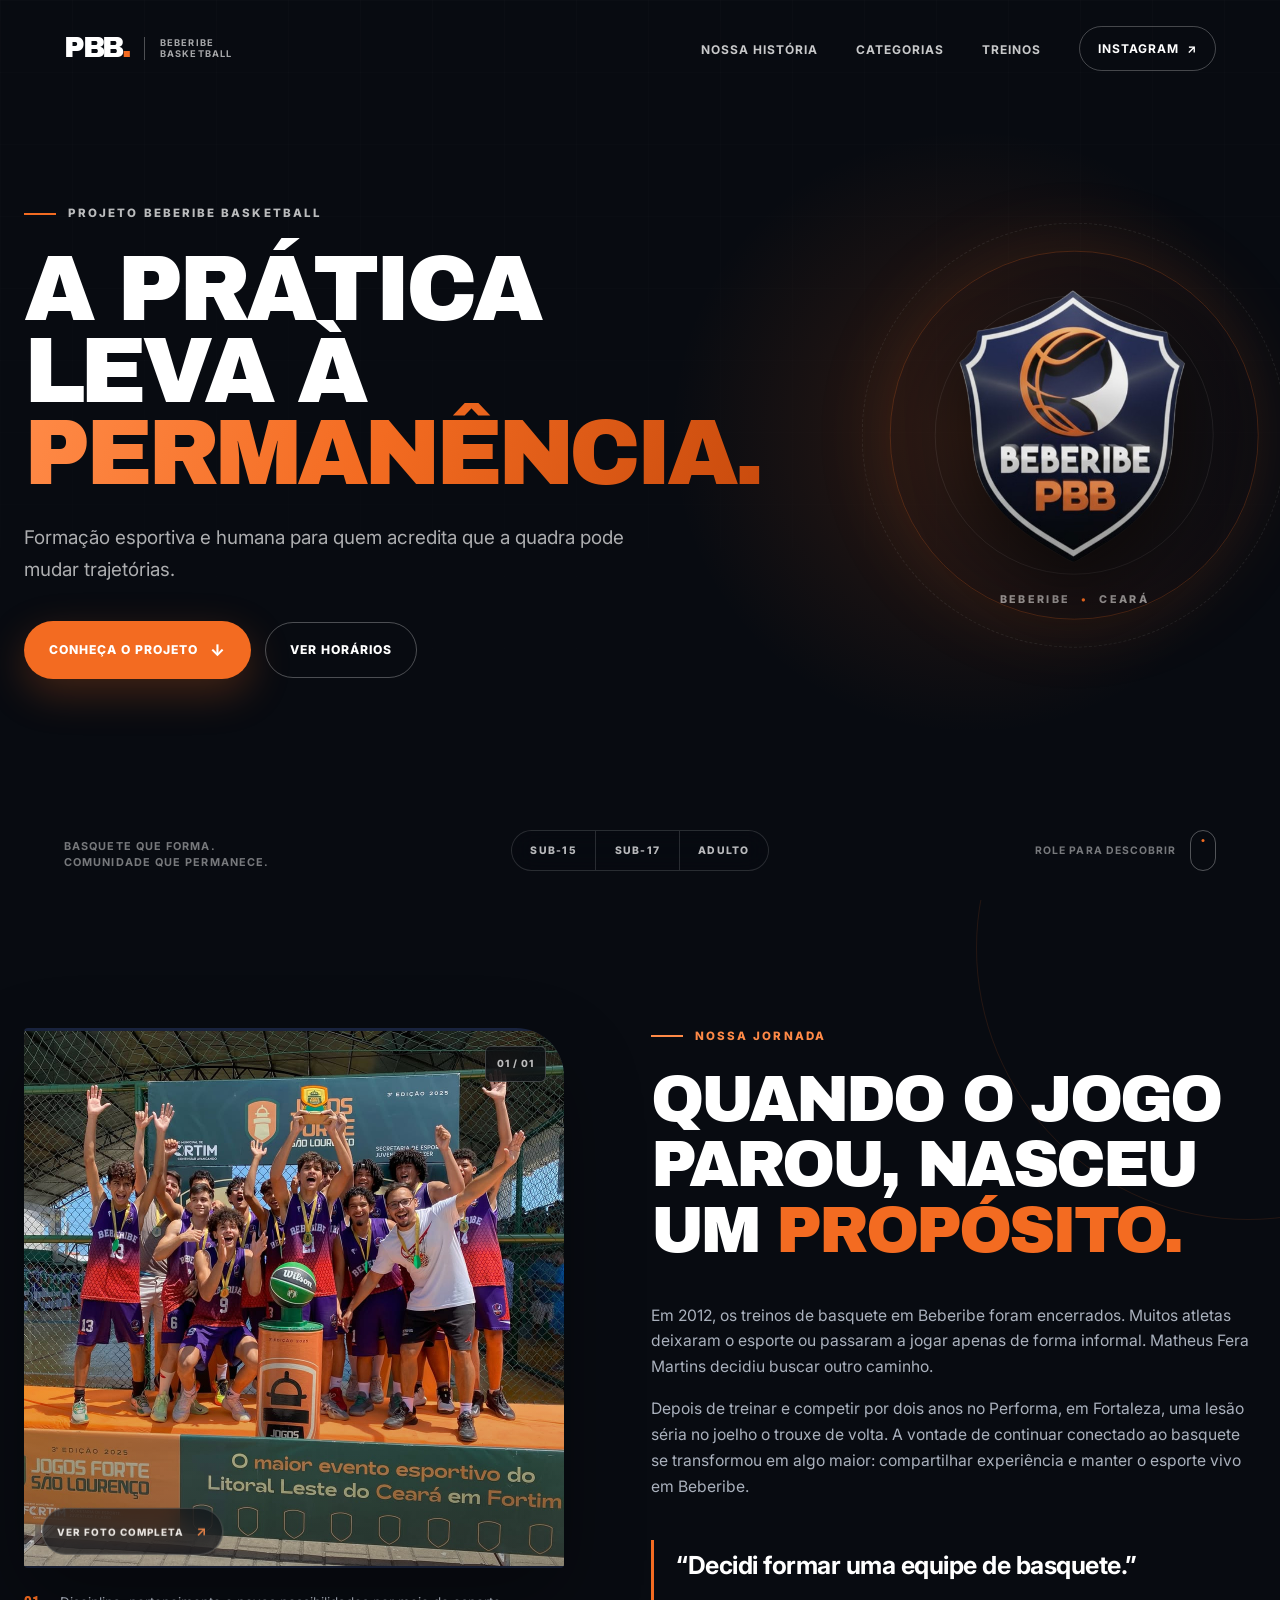
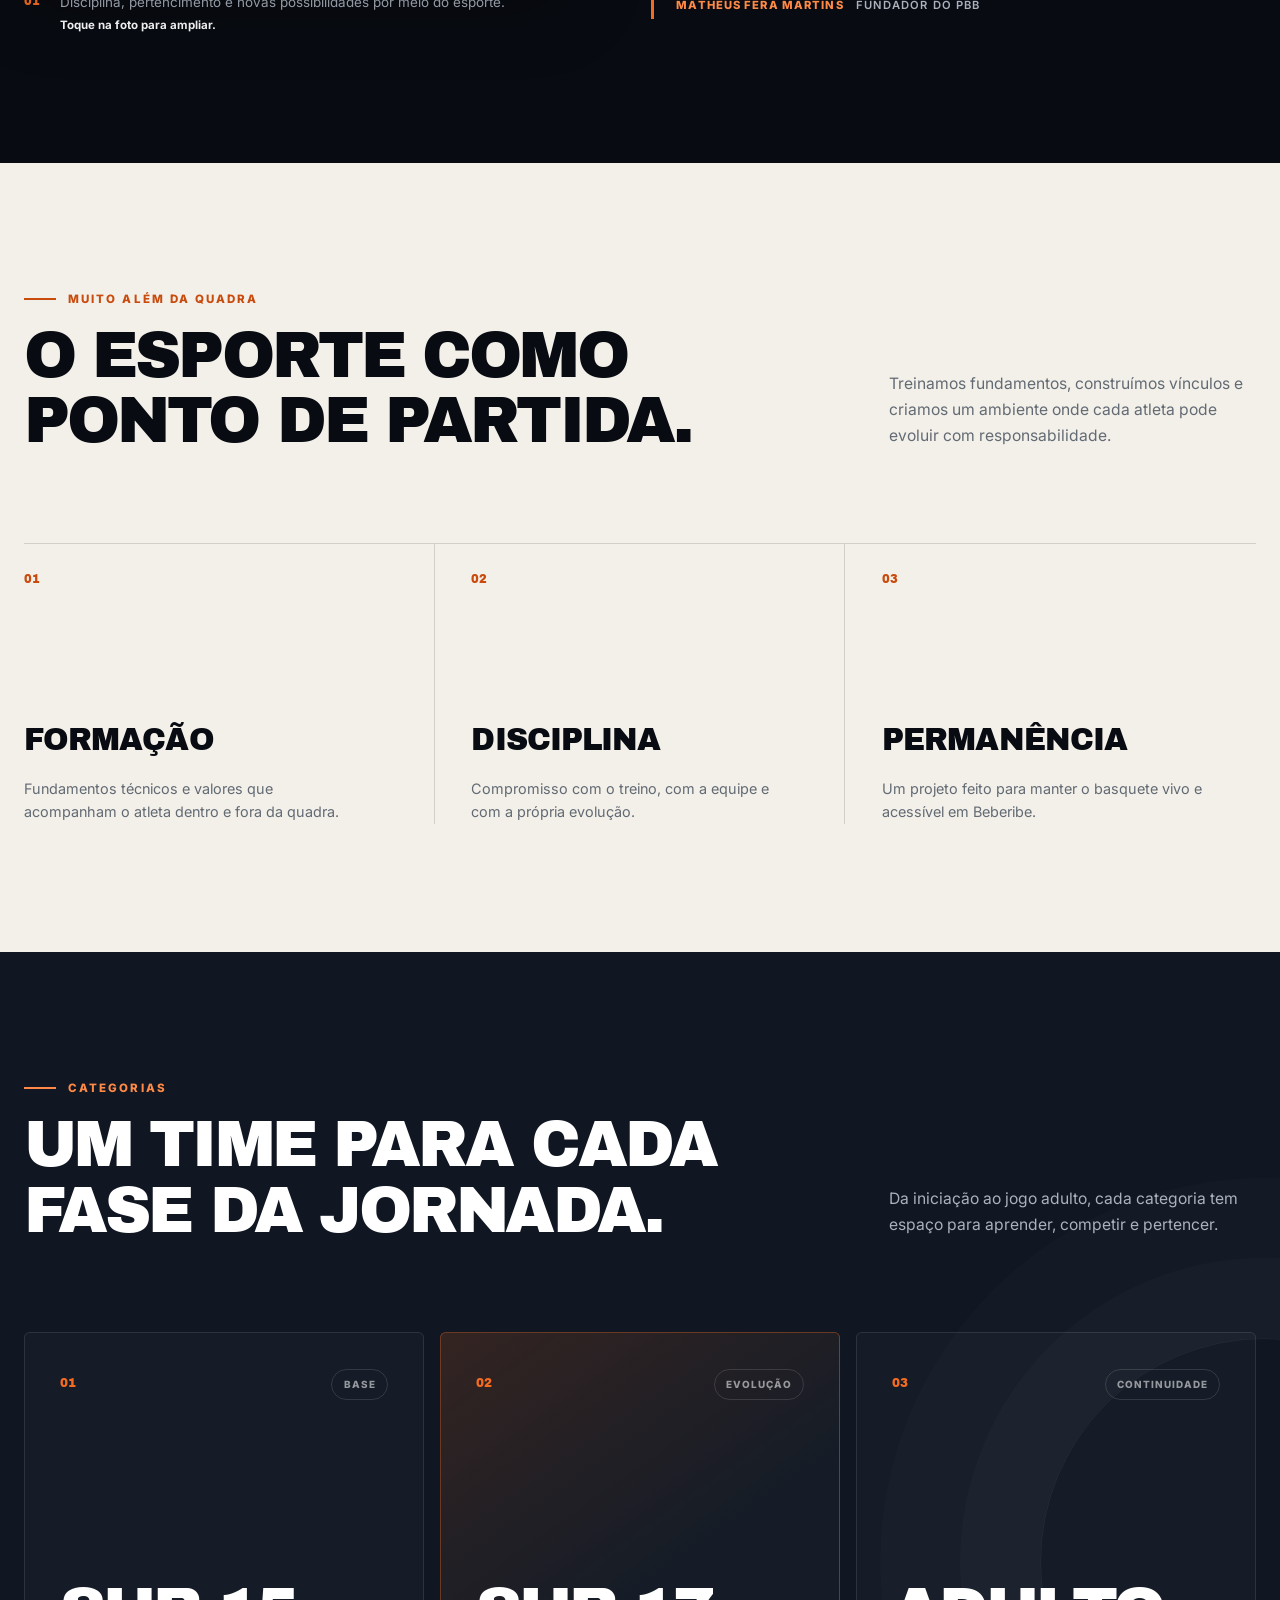
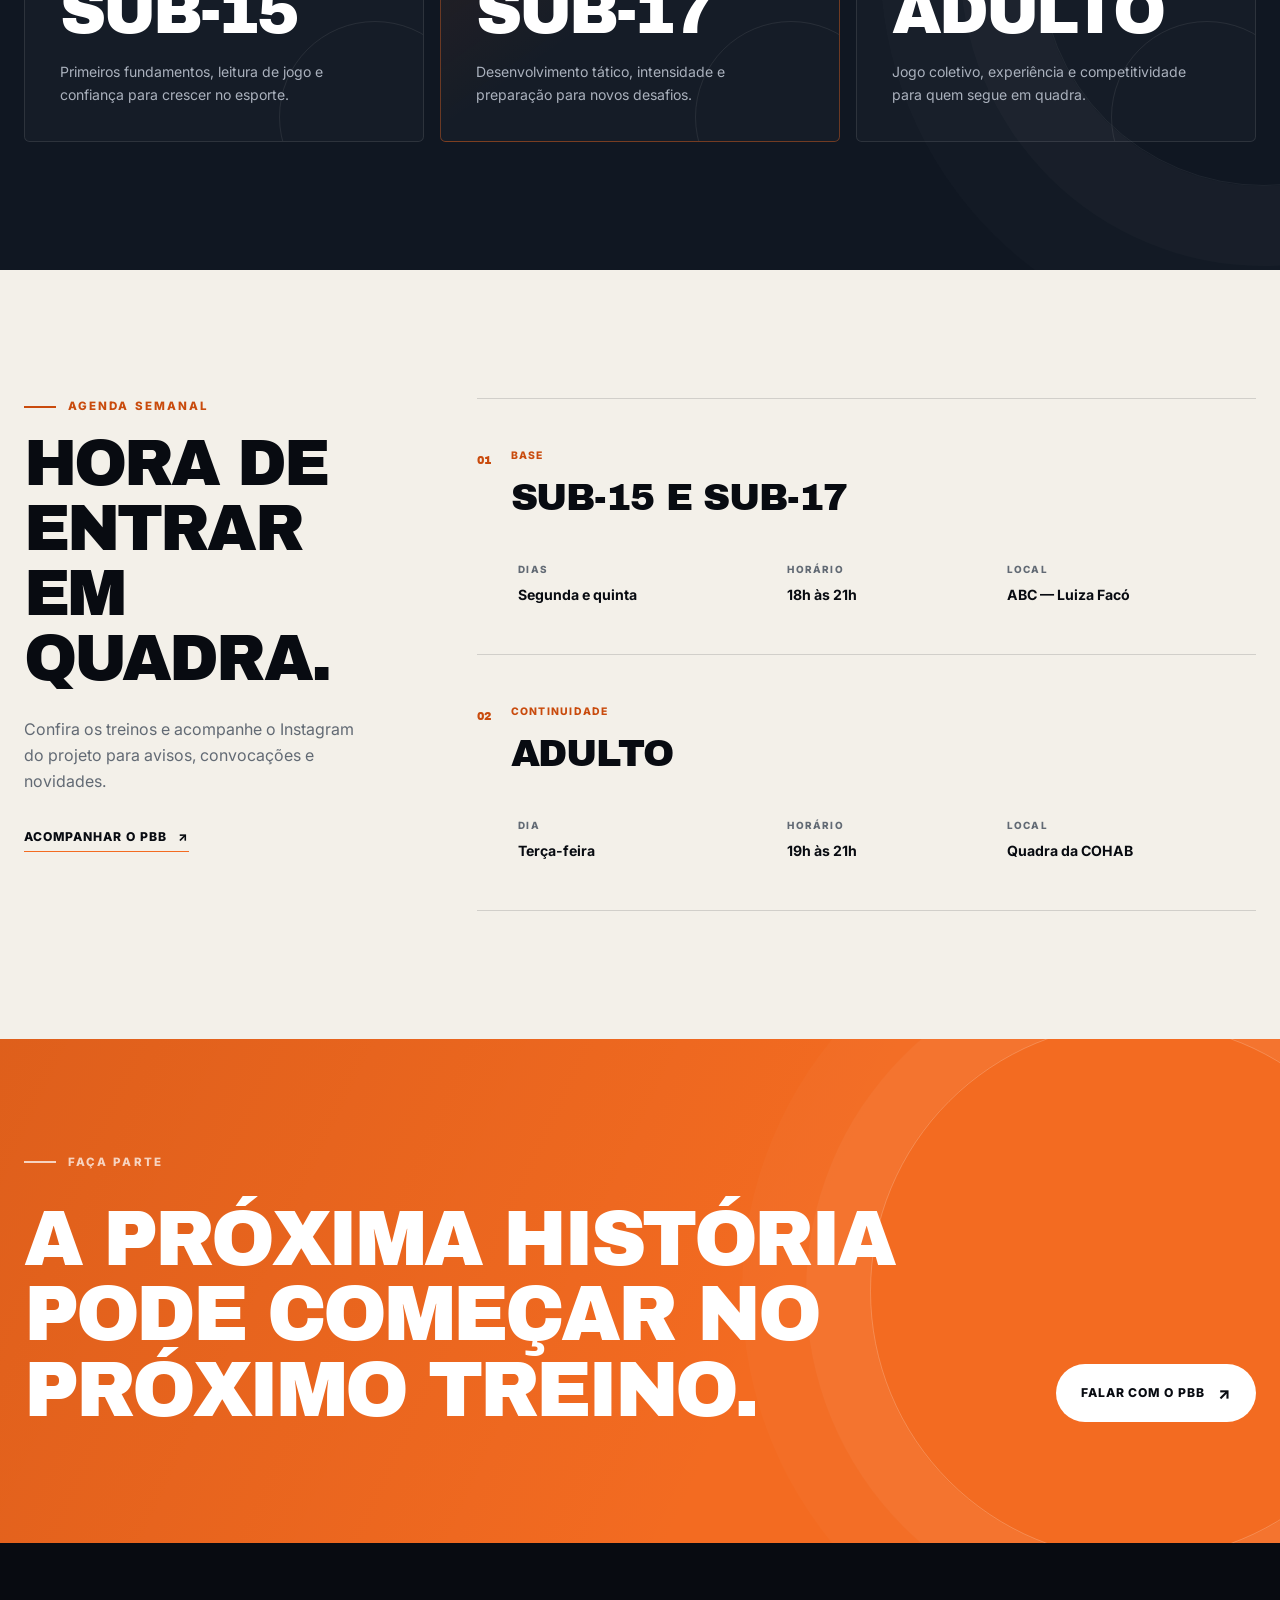
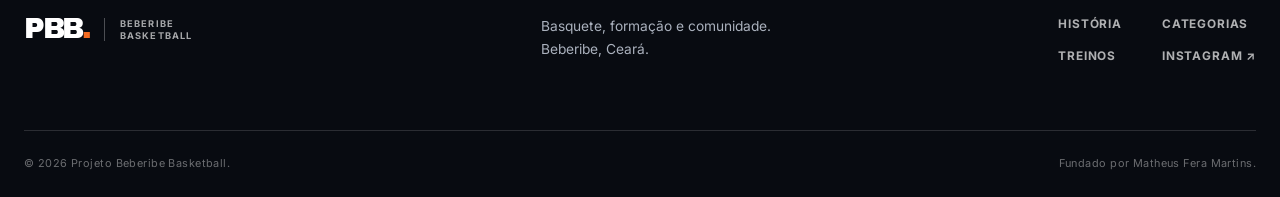
==== commit 36cfba12: "fase final" ====
--- a/index.html
+++ b/index.html
@@ -25,7 +25,7 @@
     <link rel="preconnect" href="https://fonts.googleapis.com">
     <link rel="preconnect" href="https://fonts.gstatic.com" crossorigin>
     <link href="https://fonts.googleapis.com/css2?family=Archivo+Black&family=Inter:wght@400;500;600;700;800&display=swap" rel="stylesheet">
-    <link rel="stylesheet" href="pbb.css">
+    <link rel="stylesheet" href="pbb.css?v=20260912-7">
 </head>
 
 <body>
@@ -97,12 +97,16 @@
         <section class="history" id="historia" aria-labelledby="history-title">
             <div class="section-shell history-grid">
                 <div class="history-visual reveal">
-                    <div class="image-frame">
-                        <img src="images pbb.png/nossa jornada.png" alt="Equipe do PBB celebrando uma conquista em quadra" width="1080" height="1070" loading="lazy">
-                    </div>
+                    <button class="history-photo" type="button" aria-label="Ampliar foto da equipe do PBB" aria-haspopup="dialog">
+                        <span class="image-frame">
+                            <img src="images pbb.png/nossa jornada.png" alt="Equipe do PBB celebrando uma conquista em quadra" width="1080" height="1070" loading="lazy">
+                            <span class="photo-action" aria-hidden="true">Ver foto completa <strong>↗</strong></span>
+                            <span class="photo-counter" aria-hidden="true">01 / 01</span>
+                        </span>
+                    </button>
                     <div class="image-caption">
                         <span class="caption-number">01</span>
-                        <p>Disciplina, pertencimento e novas possibilidades por meio do esporte.</p>
+                        <p>Disciplina, pertencimento e novas possibilidades por meio do esporte. <strong>Toque na foto para ampliar.</strong></p>
                     </div>
                 </div>
 
@@ -280,6 +284,20 @@
         </section>
     </main>
 
+    <dialog class="photo-dialog" aria-labelledby="photo-dialog-title">
+        <div class="photo-dialog-shell">
+            <div class="photo-dialog-header">
+                <div>
+                    <span>Conquista PBB</span>
+                    <p id="photo-dialog-title">Nossa jornada em quadra</p>
+                </div>
+                <button class="photo-dialog-close" type="button" aria-label="Fechar foto ampliada">×</button>
+            </div>
+            <img src="images pbb.png/nossa jornada.png" alt="Equipe completa do PBB celebrando uma conquista em quadra" width="1080" height="1070">
+            <p class="photo-dialog-caption">Projeto Beberibe Basketball · Beberibe, Ceará</p>
+        </div>
+    </dialog>
+
     <footer class="site-footer">
         <div class="section-shell footer-main">
             <a class="brand footer-brand" href="#inicio" aria-label="PBB — voltar ao início">
@@ -302,6 +320,6 @@
         </div>
     </footer>
 
-    <script src="pbb.js"></script>
+    <script src="pbb.js?v=20260912-7"></script>
 </body>
 </html>
--- a/pbb.css
+++ b/pbb.css
@@ -28,7 +28,7 @@
 
 html {
     scroll-behavior: smooth;
-    scroll-padding-top: 6rem;
+    scroll-padding-top: 1rem;
 }
 
 body {
@@ -43,6 +43,10 @@
 }
 
 body.menu-open {
+    overflow: hidden;
+}
+
+body.photo-open {
     overflow: hidden;
 }
 
@@ -103,6 +107,7 @@
 /* Hero */
 .hero {
     position: relative;
+    z-index: 10;
     isolation: isolate;
     min-height: 740px;
     height: 100svh;
@@ -584,25 +589,59 @@
 
 .history-grid {
     display: grid;
-    grid-template-columns: minmax(0, 0.92fr) minmax(0, 1.08fr);
-    align-items: center;
-    gap: clamp(3.5rem, 8vw, 8rem);
+    grid-template-columns: minmax(0, 1fr) minmax(0, 1.1fr);
+    align-items: start;
+    gap: clamp(3.5rem, 6vw, 6rem);
 }
 
 .history-visual {
-    position: relative;
+    position: sticky;
+    top: 7rem;
+    width: 100%;
+    max-width: 540px;
+    align-self: start;
+}
+
+.history-photo {
+    display: block;
+    width: 100%;
+    border: 0;
+    border-radius: 0.25rem 3rem 0.25rem 0.25rem;
+    background: transparent;
+    color: var(--white);
+    cursor: zoom-in;
+    text-align: left;
+    perspective: 1000px;
 }
 
 .image-frame {
     position: relative;
+    display: block;
+    width: 100%;
+    aspect-ratio: 1;
     overflow: hidden;
     border-radius: 0.25rem 3rem 0.25rem 0.25rem;
     background: var(--navy);
     box-shadow: 0 30px 80px rgba(0, 0, 0, 0.3);
+    transform: perspective(1000px) rotateX(var(--tilt-y, 0deg)) rotateY(var(--tilt-x, 0deg));
+    transform-style: preserve-3d;
+    transition: box-shadow 350ms ease, transform 180ms ease;
+}
+
+.image-frame::before {
+    position: absolute;
+    z-index: 2;
+    inset: 0;
+    background: radial-gradient(circle at var(--pointer-x, 50%) var(--pointer-y, 50%), rgba(255, 255, 255, 0.2), transparent 34%);
+    content: '';
+    opacity: 0;
+    pointer-events: none;
+    transition: opacity 250ms ease;
 }
 
 .image-frame::after {
     position: absolute;
+    z-index: 1;
     inset: 0;
     background: linear-gradient(to top, rgba(8, 11, 17, 0.28), transparent 42%);
     content: '';
@@ -611,14 +650,72 @@
 
 .image-frame img {
     width: 100%;
-    aspect-ratio: 1 / 1.02;
-    object-fit: cover;
+    height: 100%;
+    object-fit: contain;
+    object-position: center;
     transition: filter 600ms ease, transform 800ms cubic-bezier(0.16, 1, 0.3, 1);
 }
 
-.image-frame:hover img {
+.history-photo:hover .image-frame,
+.history-photo:focus-visible .image-frame {
+    box-shadow: 0 38px 95px rgba(0, 0, 0, 0.46), 0 0 0 1px rgba(243, 107, 33, 0.4);
+}
+
+.history-photo:hover .image-frame::before {
+    opacity: 1;
+}
+
+.history-photo:hover .image-frame img,
+.history-photo:focus-visible .image-frame img {
     filter: saturate(1.08) contrast(1.02);
-    transform: scale(1.035);
+    transform: scale(1.018);
+}
+
+.photo-action,
+.photo-counter {
+    position: absolute;
+    z-index: 3;
+    display: inline-flex;
+    align-items: center;
+    border: 1px solid rgba(255, 255, 255, 0.2);
+    background: rgba(8, 11, 17, 0.72);
+    color: var(--white);
+    font-size: 0.62rem;
+    font-weight: 800;
+    letter-spacing: 0.1em;
+    text-transform: uppercase;
+    backdrop-filter: blur(12px);
+}
+
+.photo-action {
+    bottom: 1.1rem;
+    left: 1.1rem;
+    gap: 0.75rem;
+    padding: 0.72rem 0.9rem;
+    border-radius: 999px;
+    opacity: 0.82;
+    transform: translateY(0.3rem);
+    transition: background 200ms ease, opacity 200ms ease, transform 200ms ease;
+}
+
+.photo-action strong {
+    color: var(--orange-bright);
+    font-size: 0.85rem;
+}
+
+.history-photo:hover .photo-action,
+.history-photo:focus-visible .photo-action {
+    background: rgba(8, 11, 17, 0.9);
+    opacity: 1;
+    transform: translateY(0);
+}
+
+.photo-counter {
+    top: 1.1rem;
+    right: 1.1rem;
+    padding: 0.55rem 0.7rem;
+    border-radius: 0.35rem;
+    color: rgba(255, 255, 255, 0.72);
 }
 
 .image-caption {
@@ -639,6 +736,110 @@
     color: var(--muted-light);
     font-size: 0.84rem;
     line-height: 1.6;
+}
+
+.image-caption strong {
+    color: var(--white);
+    font-size: 0.72rem;
+    font-weight: 700;
+}
+
+/* Foto ampliada */
+.photo-dialog {
+    width: min(calc(100% - 2rem), 1120px);
+    max-width: none;
+    max-height: calc(100svh - 2rem);
+    padding: 0;
+    border: 0;
+    background: transparent;
+    color: var(--white);
+    overflow: visible;
+}
+
+.photo-dialog::backdrop {
+    background: rgba(3, 5, 8, 0.88);
+    backdrop-filter: blur(14px);
+}
+
+.photo-dialog[open] {
+    animation: dialog-enter 260ms cubic-bezier(0.16, 1, 0.3, 1);
+}
+
+.photo-dialog-shell {
+    padding: 0.75rem;
+    border: 1px solid rgba(255, 255, 255, 0.14);
+    border-radius: 1.25rem;
+    background: var(--ink-soft);
+    box-shadow: 0 36px 120px rgba(0, 0, 0, 0.65);
+}
+
+.photo-dialog-header {
+    display: flex;
+    align-items: center;
+    justify-content: space-between;
+    gap: 1rem;
+    padding: 0.35rem 0.35rem 0.85rem 0.65rem;
+}
+
+.photo-dialog-header span {
+    color: var(--orange-bright);
+    font-size: 0.58rem;
+    font-weight: 800;
+    letter-spacing: 0.14em;
+    text-transform: uppercase;
+}
+
+.photo-dialog-header p {
+    color: rgba(255, 255, 255, 0.82);
+    font-size: 0.85rem;
+    font-weight: 700;
+}
+
+.photo-dialog-close {
+    display: grid;
+    width: 2.5rem;
+    height: 2.5rem;
+    flex: 0 0 auto;
+    place-items: center;
+    border: 1px solid rgba(255, 255, 255, 0.18);
+    border-radius: 50%;
+    background: rgba(255, 255, 255, 0.06);
+    color: var(--white);
+    cursor: pointer;
+    font-size: 1.5rem;
+    line-height: 1;
+    transition: background 180ms ease, border-color 180ms ease, transform 180ms ease;
+}
+
+.photo-dialog-close:hover {
+    border-color: var(--orange);
+    background: var(--orange);
+    transform: rotate(6deg);
+}
+
+.photo-dialog img {
+    width: auto;
+    height: auto;
+    max-width: 100%;
+    max-height: calc(100svh - 9rem);
+    margin-inline: auto;
+    border-radius: 0.8rem;
+    object-fit: contain;
+    background: var(--ink);
+}
+
+.photo-dialog-caption {
+    padding: 0.75rem 0.65rem 0.15rem;
+    color: var(--muted-light);
+    font-size: 0.67rem;
+    font-weight: 700;
+    letter-spacing: 0.08em;
+    text-transform: uppercase;
+}
+
+@keyframes dialog-enter {
+    from { opacity: 0; transform: translateY(1rem) scale(0.97); }
+    to { opacity: 1; transform: translateY(0) scale(1); }
 }
 
 .history-copy h2,
@@ -1257,28 +1458,53 @@
     .navbar,
     .navbar.is-scrolled {
         top: 0.75rem;
+        left: 0.75rem;
         width: calc(100% - 1.5rem);
         padding: 0.85rem 1rem;
         border: 1px solid rgba(255, 255, 255, 0.1);
         border-radius: 999px;
         background: rgba(8, 11, 17, 0.88);
         backdrop-filter: blur(18px);
+        transform: none;
     }
 
     .brand-name {
         display: none;
     }
 
+    .navbar.menu-active,
+    .navbar.menu-active.is-scrolled {
+        top: 0;
+        left: 0;
+        width: 100%;
+        height: 100svh;
+        align-items: flex-start;
+        padding: 1.6rem;
+        border: 0;
+        border-radius: 0;
+        background: rgba(8, 11, 17, 0.99);
+        backdrop-filter: none;
+        isolation: isolate;
+        overflow: hidden;
+    }
+
     .hamburger {
         display: flex;
+        position: relative;
+        z-index: 4;
+    }
+
+    .navbar > .brand {
+        position: relative;
+        z-index: 4;
     }
 
     .nav-links {
-        position: fixed;
-        z-index: -1;
-        top: -0.75rem;
-        right: -0.75rem;
-        left: -0.75rem;
+        position: absolute;
+        z-index: 3;
+        top: 0;
+        right: 0;
+        left: 0;
         display: flex;
         min-height: 100svh;
         align-items: stretch;
@@ -1286,7 +1512,7 @@
         flex-direction: column;
         gap: 0;
         padding: 7rem 2rem 3rem;
-        background: rgba(8, 11, 17, 0.985);
+        background: transparent;
         opacity: 0;
         pointer-events: none;
         transform: translateY(-1rem);
@@ -1373,7 +1599,9 @@
     }
 
     .history-visual {
+        position: static;
         max-width: 640px;
+        margin-inline: auto;
     }
 
     .section-heading {
@@ -1483,8 +1711,43 @@
         border-radius: 0.25rem 2rem 0.25rem 0.25rem;
     }
 
+    .history-photo {
+        border-radius: 0.25rem 2rem 0.25rem 0.25rem;
+    }
+
+    .photo-action {
+        bottom: 0.8rem;
+        left: 0.8rem;
+        opacity: 1;
+        transform: none;
+    }
+
+    .photo-counter {
+        top: 0.8rem;
+        right: 0.8rem;
+    }
+
     .image-caption {
         max-width: 100%;
+    }
+
+    .photo-dialog {
+        width: calc(100% - 1rem);
+        max-height: calc(100svh - 1rem);
+    }
+
+    .photo-dialog-shell {
+        padding: 0.45rem;
+        border-radius: 1rem;
+    }
+
+    .photo-dialog img {
+        max-height: calc(100svh - 8.5rem);
+        border-radius: 0.7rem;
+    }
+
+    .photo-dialog-caption {
+        padding-bottom: 0.35rem;
     }
 
     .history-copy h2,
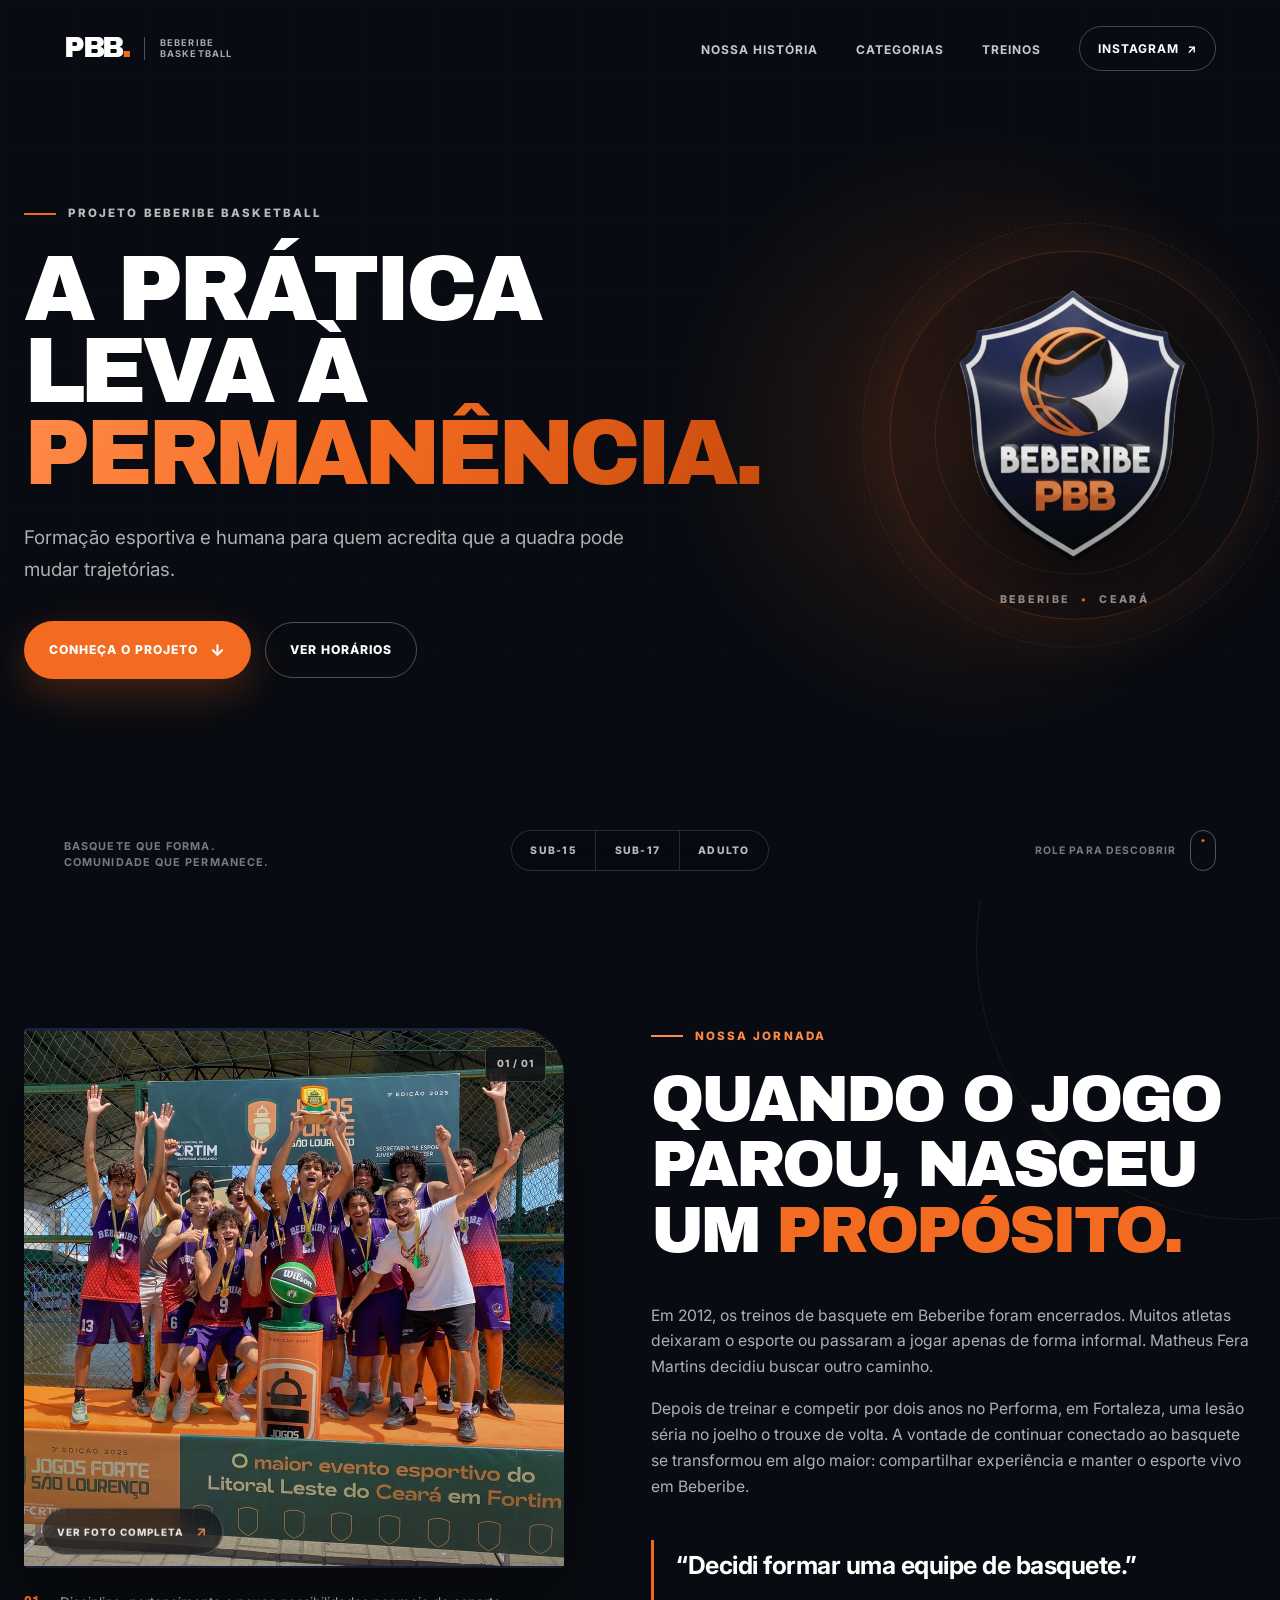
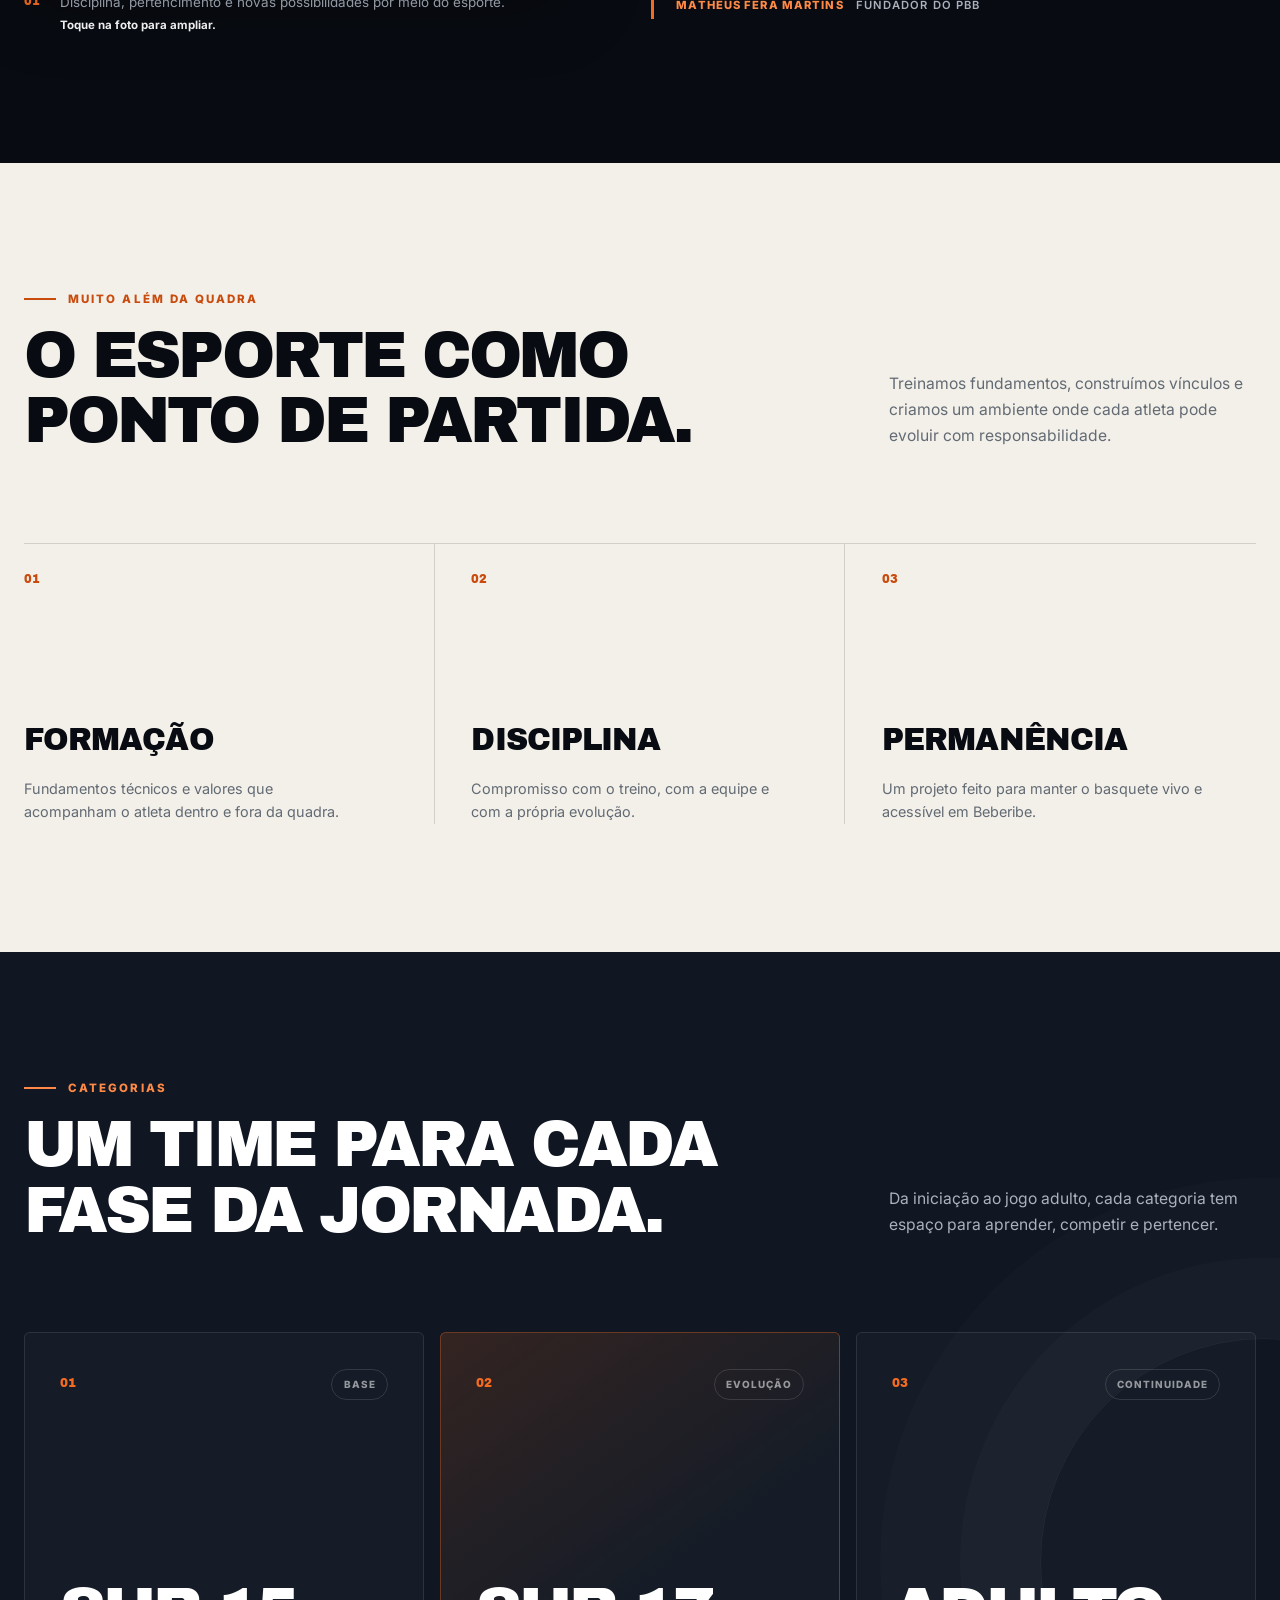
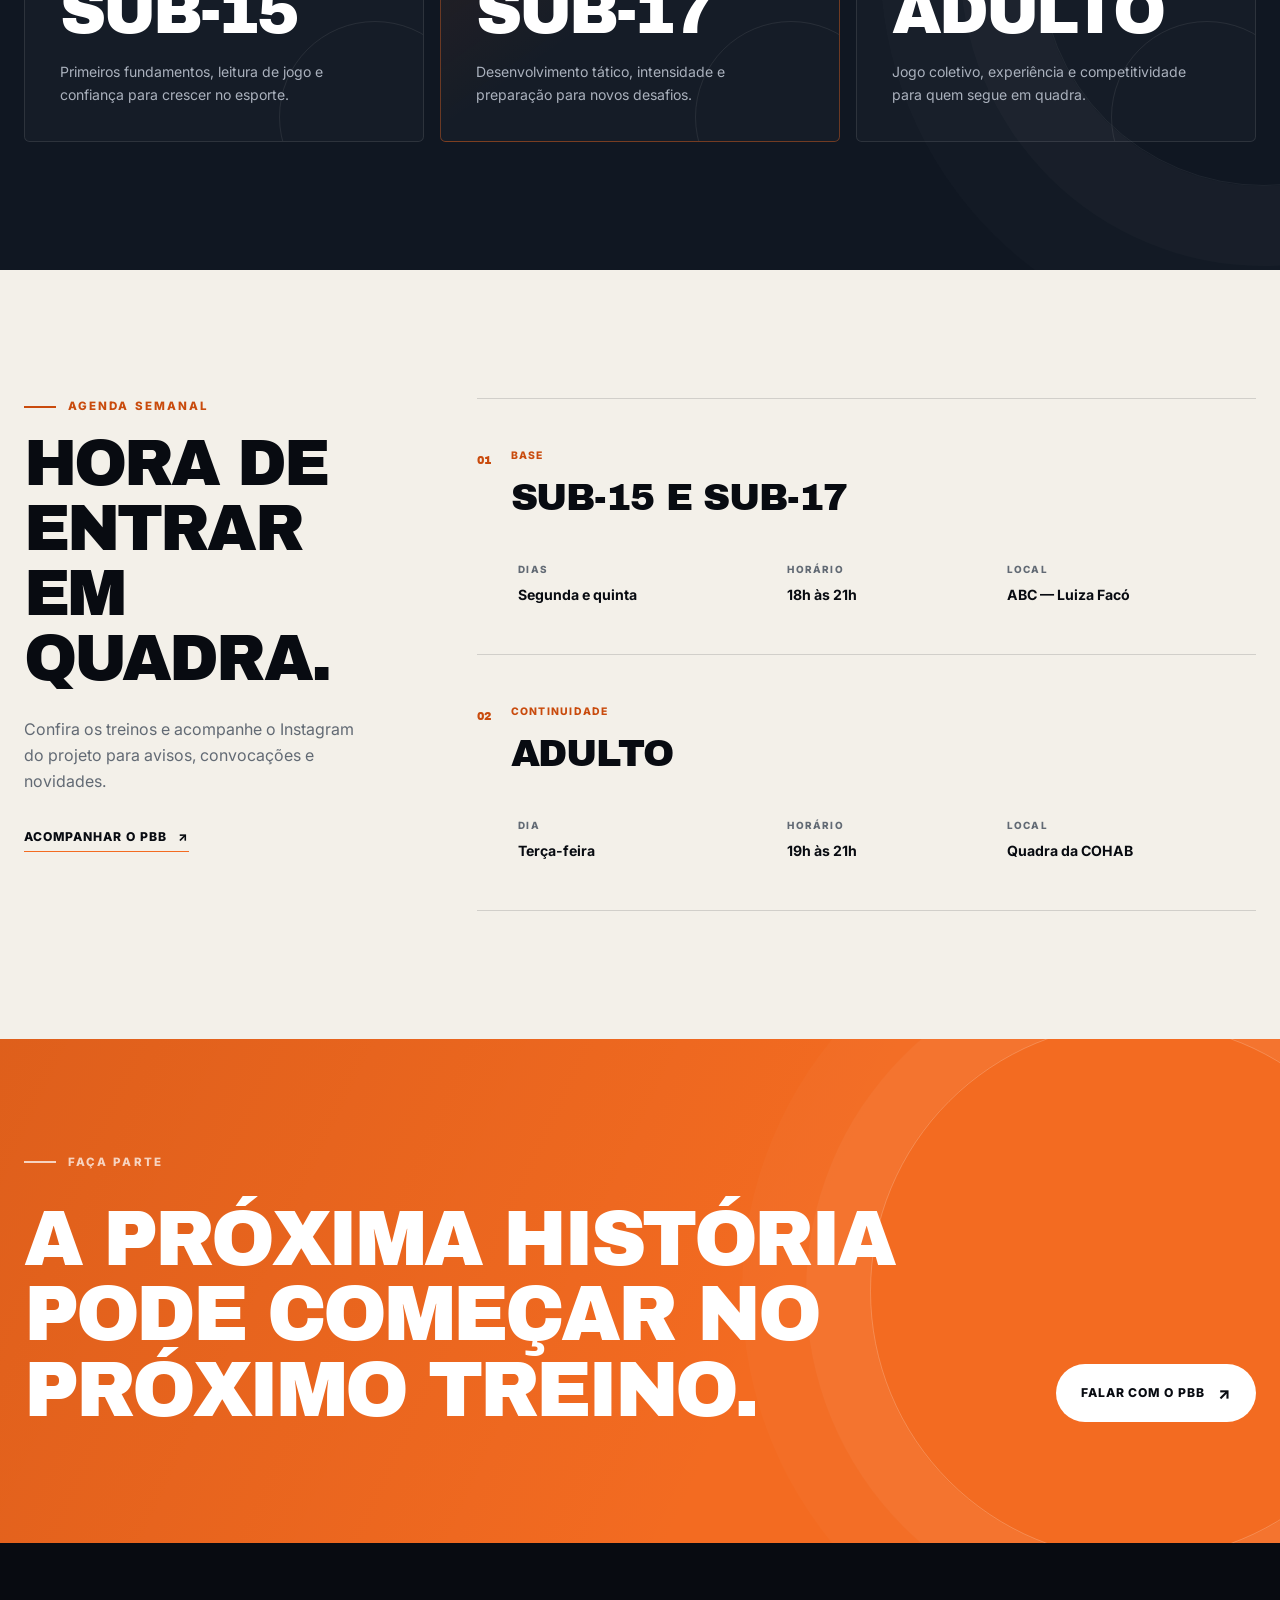
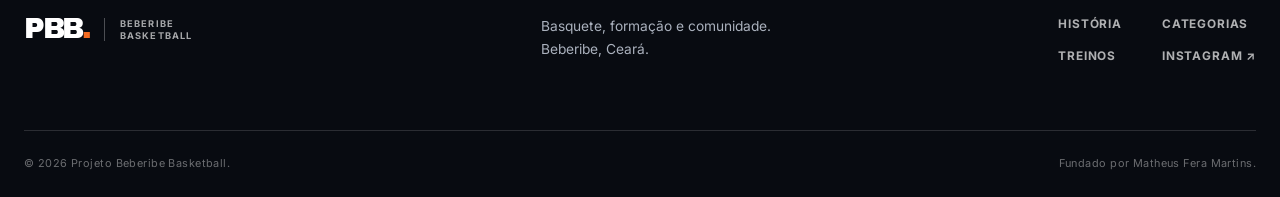
==== commit 0cd6a66e: "atualizando" ====
--- a/index.html
+++ b/index.html
@@ -25,7 +25,7 @@
     <link rel="preconnect" href="https://fonts.googleapis.com">
     <link rel="preconnect" href="https://fonts.gstatic.com" crossorigin>
     <link href="https://fonts.googleapis.com/css2?family=Archivo+Black&family=Inter:wght@400;500;600;700;800&display=swap" rel="stylesheet">
-    <link rel="stylesheet" href="pbb.css?v=20260912-7">
+    <link rel="stylesheet" href="pbb.css?v=20260912-8">
 </head>
 
 <body>
@@ -320,6 +320,6 @@
         </div>
     </footer>
 
-    <script src="pbb.js?v=20260912-7"></script>
+    <script src="pbb.js?v=20260912-8"></script>
 </body>
 </html>
--- a/pbb.css
+++ b/pbb.css
@@ -1808,6 +1808,97 @@
     }
 }
 
+/* Primeira dobra compacta em celulares e telas estreitas */
+@media (max-width: 640px) {
+    .hero {
+        height: 100svh;
+        min-height: 100svh;
+    }
+
+    .hero-content {
+        width: calc(100% - 2rem);
+        justify-content: flex-start;
+        padding-top: 7rem;
+        padding-bottom: 2rem;
+    }
+
+    .hero-eyebrow {
+        margin-bottom: 1rem;
+        font-size: 0.65rem;
+        letter-spacing: 0.15em;
+    }
+
+    .hero h1 {
+        font-size: clamp(2.45rem, 8.2vw, 3.25rem);
+        line-height: 0.96;
+        letter-spacing: -0.06em;
+    }
+
+    .hero h1 span {
+        display: block;
+    }
+
+    .hero-description {
+        max-width: 34rem;
+        margin-top: 1.15rem;
+        font-size: 0.92rem;
+        line-height: 1.55;
+    }
+
+    .hero-actions {
+        display: grid;
+        width: 100%;
+        margin-top: 1.45rem;
+        grid-template-columns: minmax(0, 1.25fr) minmax(0, 0.85fr);
+        gap: 0.7rem;
+    }
+
+    .hero-actions .button {
+        width: 100%;
+        min-height: 3.25rem;
+        padding: 0.75rem 0.8rem;
+        font-size: 0.67rem;
+        white-space: nowrap;
+    }
+
+    .hero-bottom {
+        display: none;
+    }
+}
+
+@media (max-width: 440px) {
+    .hero-content {
+        padding-top: 6.5rem;
+    }
+
+    .hero-actions {
+        grid-template-columns: 1fr;
+    }
+}
+
+@media (max-width: 640px) and (max-height: 680px) {
+    .hero-content {
+        padding-top: 6.25rem;
+        padding-bottom: 1.25rem;
+    }
+
+    .hero-eyebrow {
+        margin-bottom: 0.8rem;
+    }
+
+    .hero-description {
+        margin-top: 0.9rem;
+    }
+
+    .hero-actions {
+        margin-top: 1.15rem;
+    }
+
+    .hero-actions .button {
+        min-height: 3rem;
+    }
+}
+
 @media (prefers-reduced-motion: reduce) {
     html {
         scroll-behavior: auto;
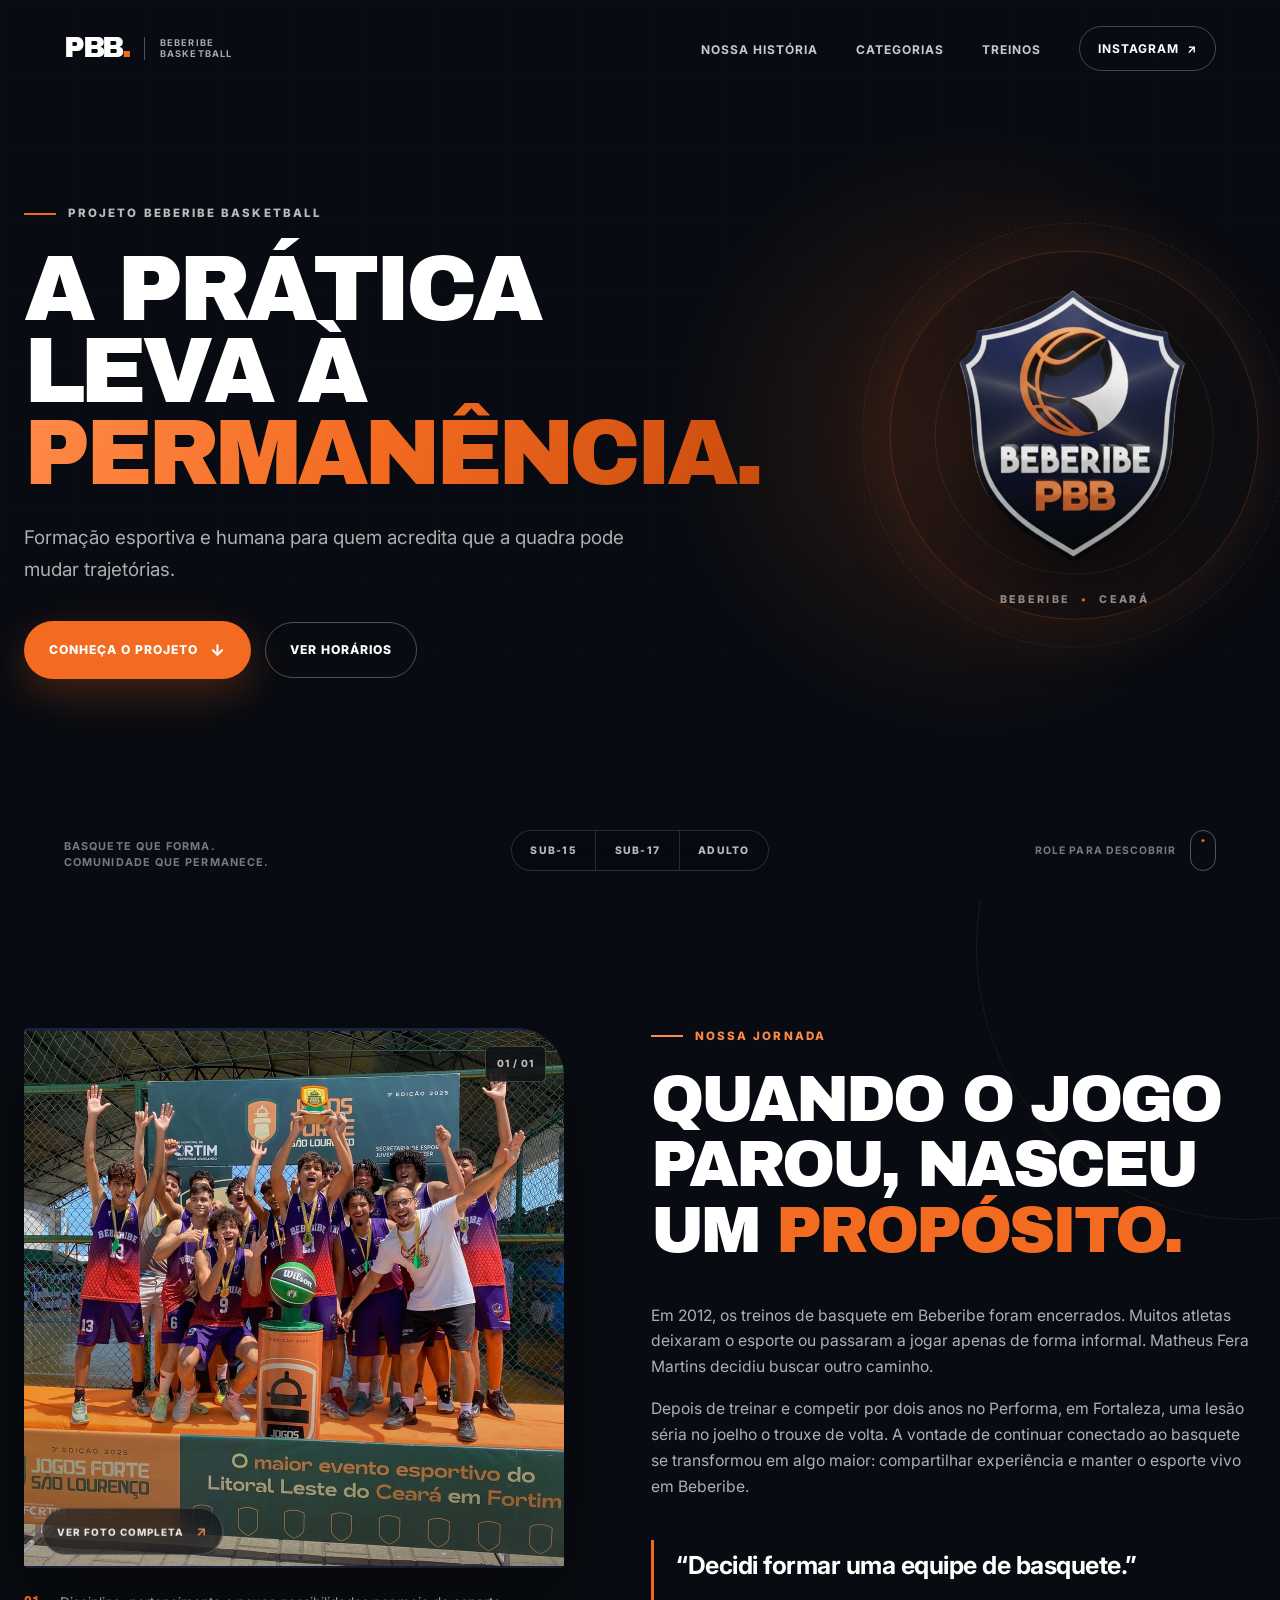
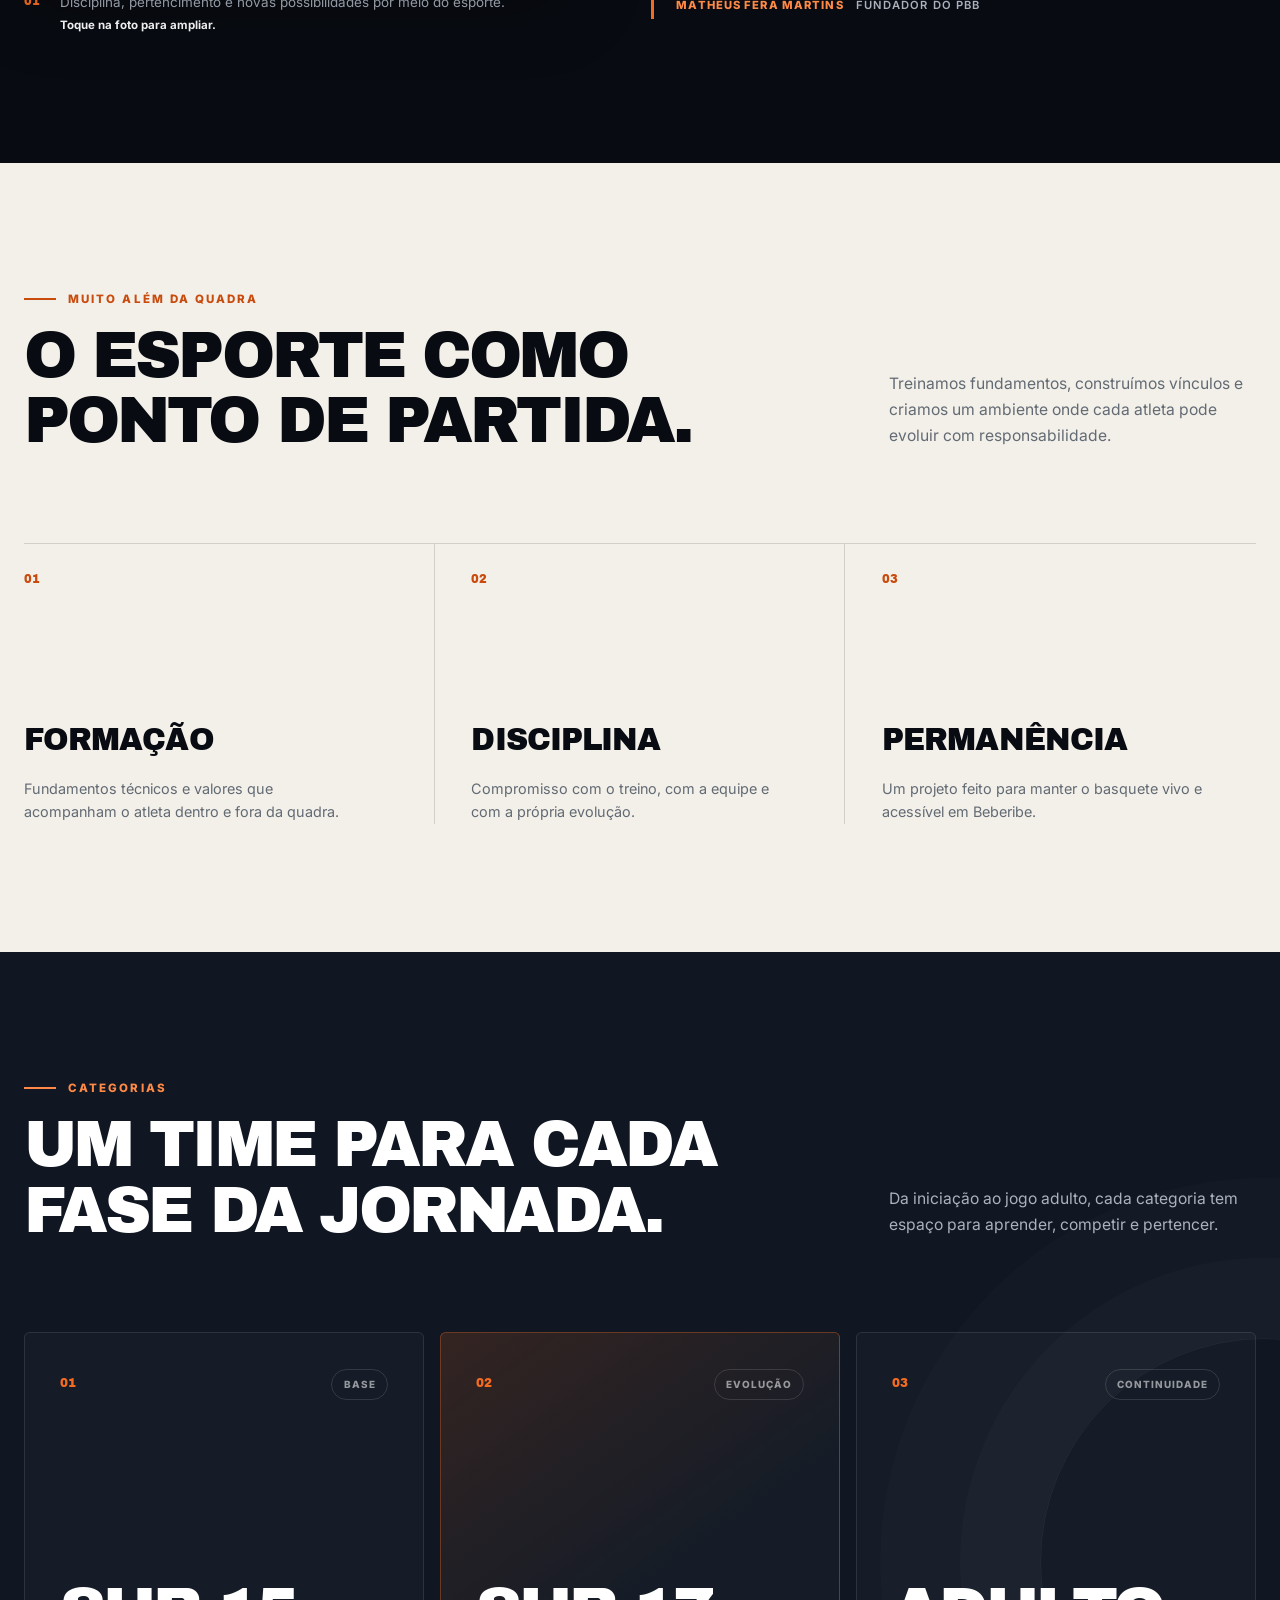
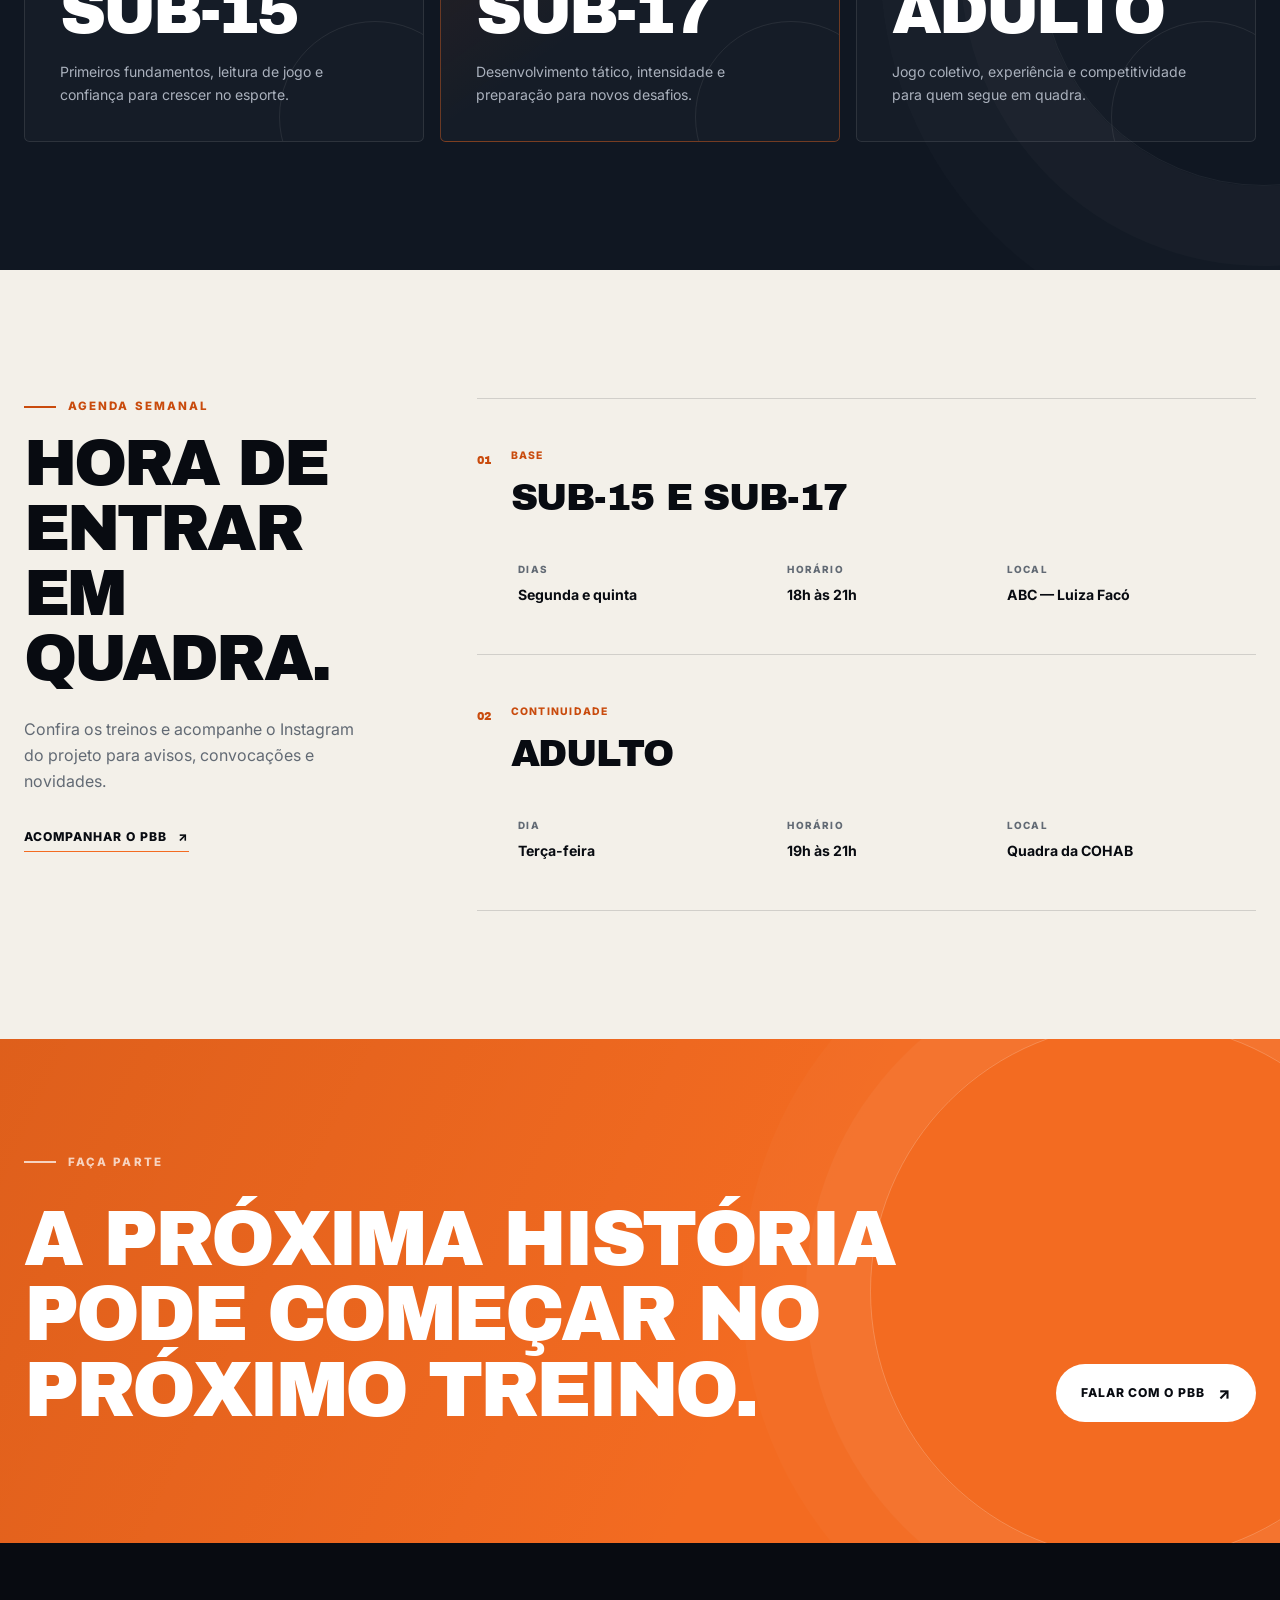
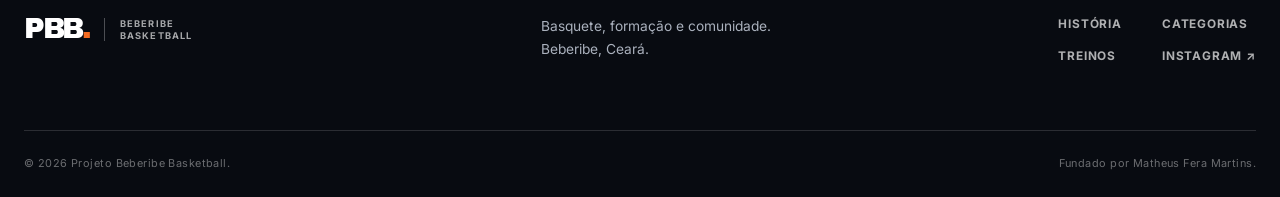
==== commit 5c503328: "aplicando melhorias na interface" ====
--- a/index.html
+++ b/index.html
@@ -311,7 +311,7 @@
                 <a href="#historia">História</a>
                 <a href="#categorias">Categorias</a>
                 <a href="#treinos">Treinos</a>
-                <a href="https://www.instagram.com/beberibebasketball/" target="_blank" rel="noopener noreferrer">Instagram ↗</a>
+                <a href="https://www.instagram.com/beberibebasketball/" target="_blank" rel="noopener noreferrer">Instagram <span class="mobile-hide-arrow" aria-hidden="true">↗</span></a>
             </div>
         </div>
         <div class="section-shell footer-bottom">
--- a/pbb.css
+++ b/pbb.css
@@ -1918,3 +1918,15 @@
         transform: none;
     }
 }
+
+
+/* Mobile: remove setas decorativas dos links e botões */
+@media (max-width: 600px) {
+    .nav-cta [aria-hidden="true"],
+    .button [aria-hidden="true"],
+    .text-link [aria-hidden="true"],
+    .photo-action strong,
+    .mobile-hide-arrow {
+        display: none !important;
+    }
+}
